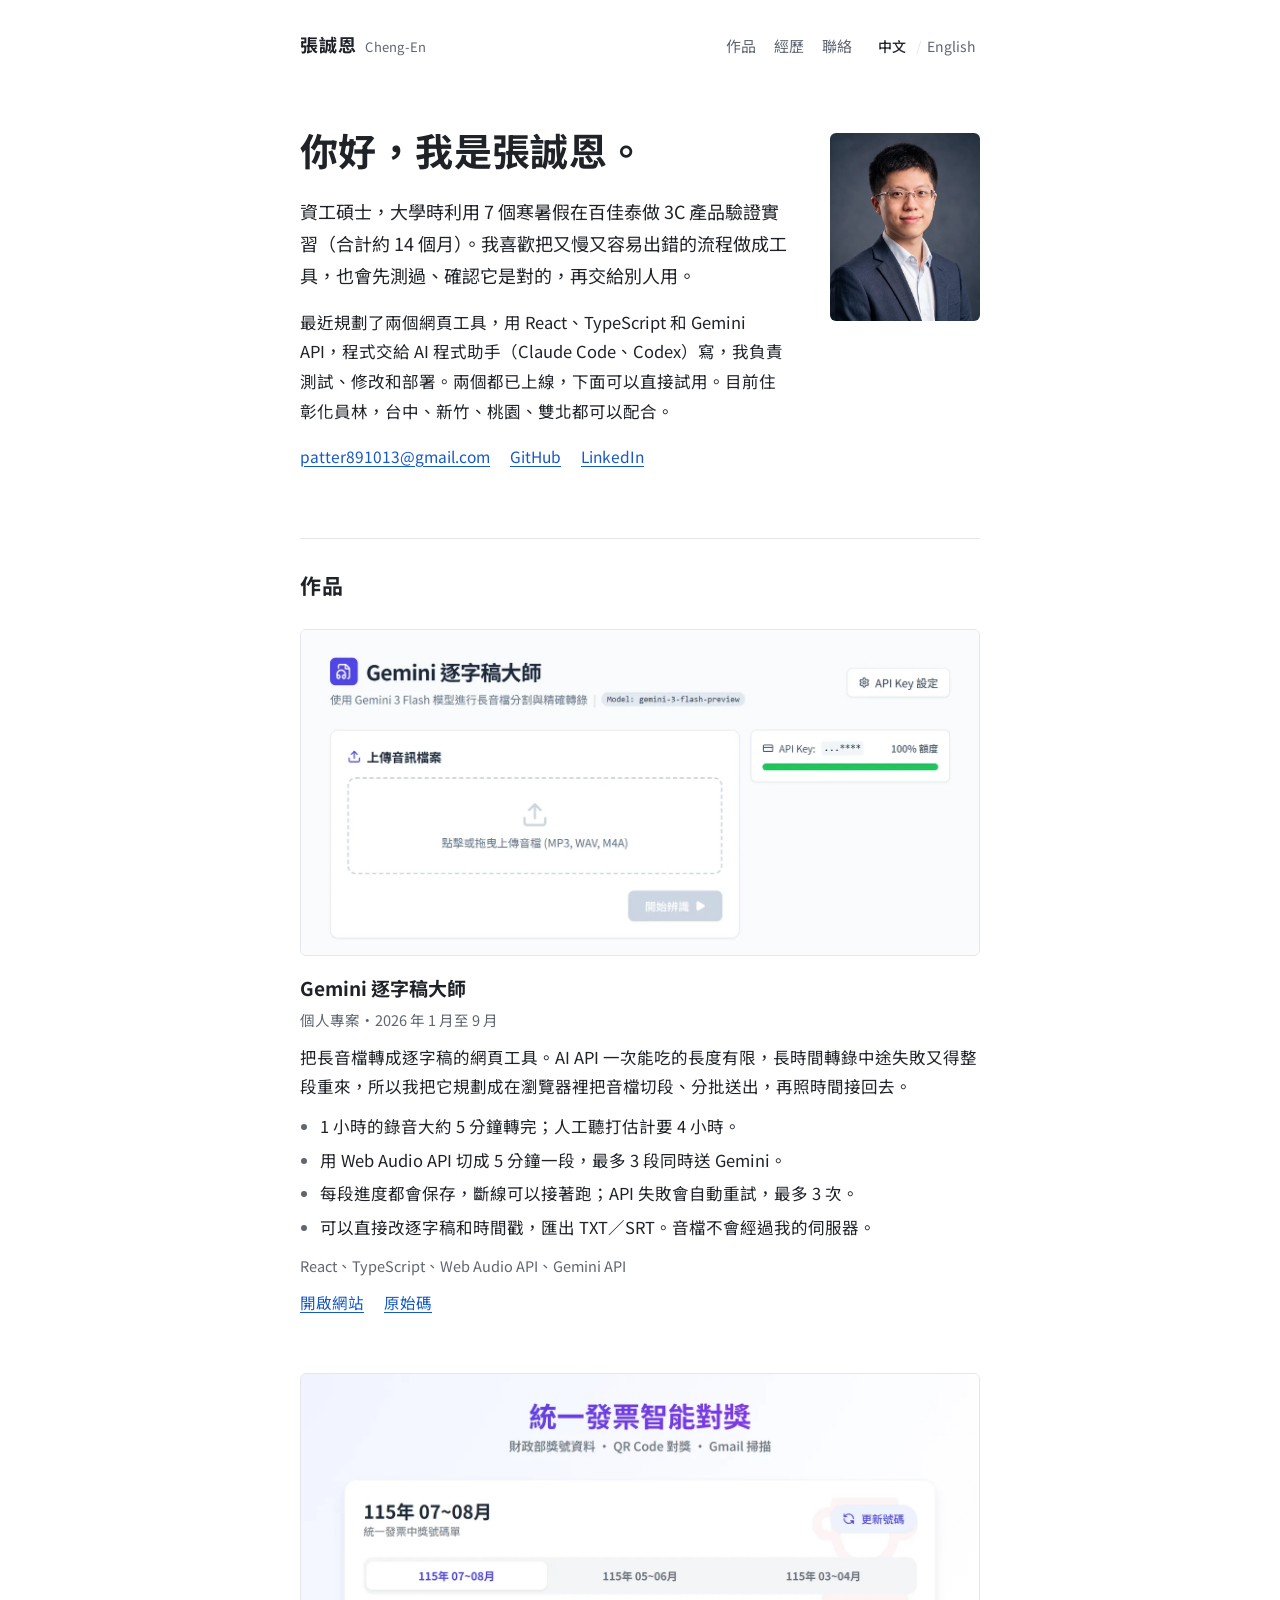
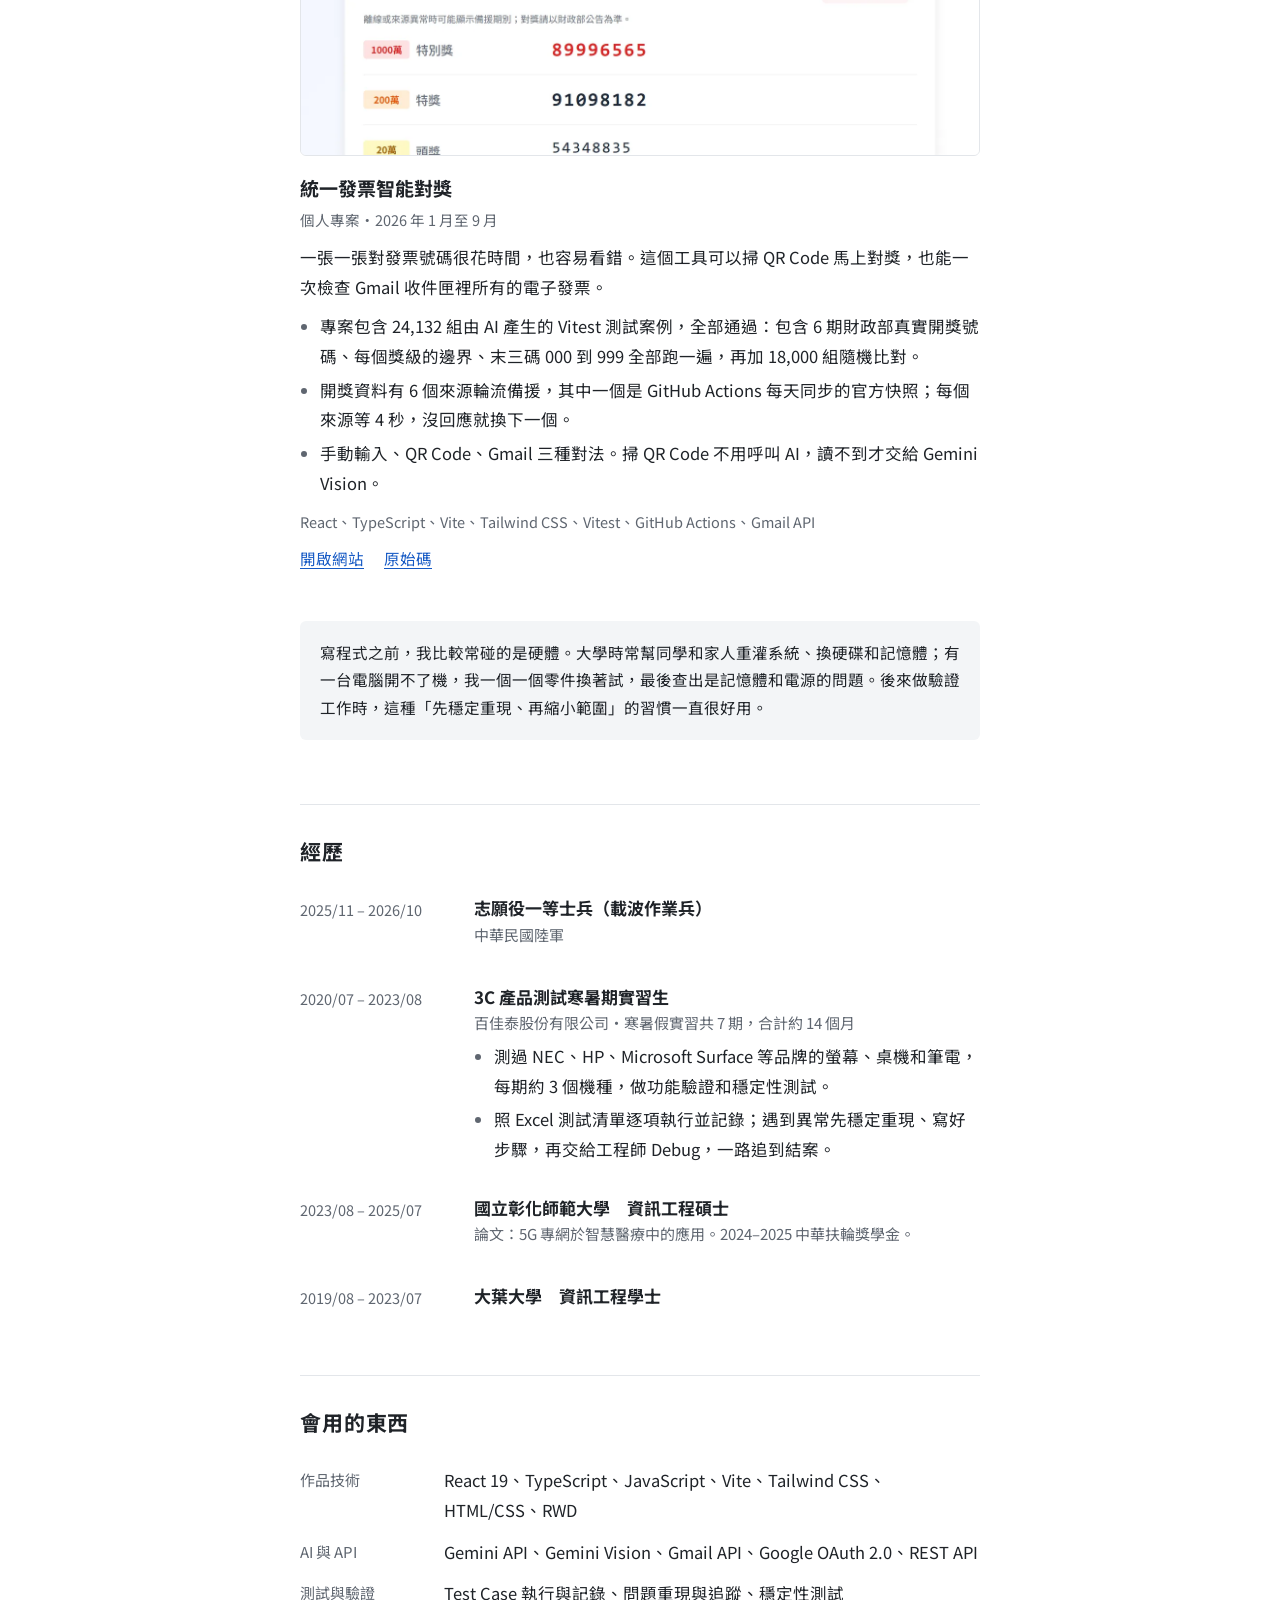
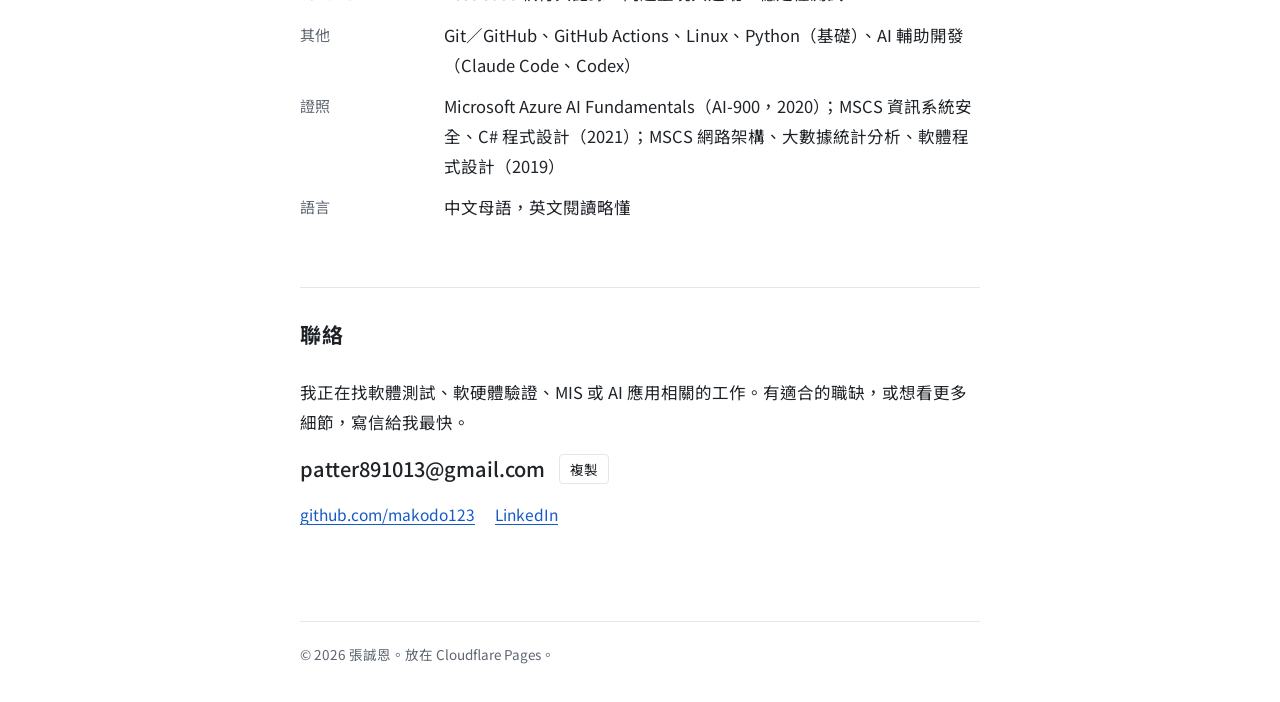
==== index.html @ 715dfa17 "Update site wording to state AI-assisted work honestly - Credit AI coding assistants (Claude Code, C" ====
<!doctype html>
<html lang="zh-Hant">
<head>
<meta charset="utf-8">
<meta name="viewport" content="width=device-width, initial-scale=1, viewport-fit=cover">
<title>張誠恩 Cheng-En Chang</title>
<meta name="description" content="張誠恩 Cheng-En Chang：資工碩士，7 個寒暑假（合計約 14 個月）3C 產品軟硬體驗證實習，以 AI 程式助手開發並上線 2 個 Gemini API 網頁工具。">
<link rel="canonical" href="https://makodo.ccwu.cc/">
<meta property="og:type" content="website">
<meta property="og:url" content="https://makodo.ccwu.cc/">
<meta property="og:title" content="張誠恩 Cheng-En Chang">
<meta property="og:description" content="軟體測試・AI 應用。規劃並上線 2 個以 AI 程式助手開發的 Web App。">
<meta property="og:image" content="https://makodo.ccwu.cc/img/transcribe.webp">
<meta name="theme-color" content="#FFFFFF" media="(prefers-color-scheme: light)">
<meta name="theme-color" content="#16181C" media="(prefers-color-scheme: dark)">
<link rel="icon" href="/favicon.svg" type="image/svg+xml">
<link rel="preconnect" href="https://fonts.googleapis.com">
<link rel="preconnect" href="https://fonts.gstatic.com" crossorigin>
<link rel="stylesheet" href="https://fonts.googleapis.com/css2?family=Noto+Sans+TC:wght@400;500;700&display=swap">
<link rel="stylesheet" href="/style.css?v=3">
</head>
<body>
<a class="skip" href="#main">跳到主要內容</a>

<header class="top wrap">
  <a class="brand" href="/" aria-label="張誠恩 Cheng-En Chang，回到首頁">張誠恩<small>Cheng-En</small></a>
  <nav class="nav" aria-label="主選單">
    <a href="#work"><span data-zh>作品</span><span data-en>Work</span></a>
    <a href="#experience"><span data-zh>經歷</span><span data-en>Experience</span></a>
    <a href="#contact"><span data-zh>聯絡</span><span data-en>Contact</span></a>
  </nav>
  <div class="lang" role="group" aria-label="Language">
    <button type="button" data-set-lang="zh">中文</button>
    <button type="button" data-set-lang="en">English</button>
  </div>
</header>

<main id="main" class="wrap">
  <section class="intro">
    <img class="me" src="/img/me.webp" width="480" height="600" alt="張誠恩的照片">
    <h1><span data-zh>你好，我是張誠恩。</span><span data-en>Hi, I'm Cheng-En Chang.</span></h1>
    <p class="lede">
      <span data-zh>資工碩士，大學時利用 7 個寒暑假在百佳泰做 3C 產品驗證實習（合計約 14 個月）。我喜歡把又慢又容易出錯的流程做成工具，也會先測過、確認它是對的，再交給別人用。</span>
      <span data-en>I have an M.S. in Computer Science, and during seven summer and winter breaks in college (about 14 months in total) I validated 3C products at Allion Labs. I like turning slow, error-prone chores into tools, and I test them to make sure they work before anyone else uses them.</span>
    </p>
    <p>
      <span data-zh>最近規劃了兩個網頁工具，用 React、TypeScript 和 Gemini API，程式交給 AI 程式助手（Claude Code、Codex）寫，我負責測試、修改和部署。兩個都已上線，下面可以直接試用。目前住彰化員林，台中、新竹、桃園、雙北都可以配合。</span>
      <span data-en>Recently I planned two web tools built with React, TypeScript and the Gemini API. AI coding assistants (Claude Code and Codex) wrote the code; I tested, revised and deployed them. Both are live and you can try them below. I live in Changhua, Taiwan, and am open to Taichung, Hsinchu, Taoyuan or Taipei.</span>
    </p>
    <p class="quick">
      <a href="mailto:patter891013@gmail.com">patter891013@gmail.com</a>
      <a href="https://github.com/makodo123" target="_blank" rel="noopener">GitHub</a>
      <a href="https://www.linkedin.com/in/%E8%AA%A0%E6%81%A9-%E5%BC%B5-9881a6203/" target="_blank" rel="noopener">LinkedIn</a>
    </p>
  </section>

  <section id="work" aria-labelledby="h-work">
    <h2 id="h-work"><span data-zh>作品</span><span data-en>Work</span></h2>

    <article class="project">
      <a class="shot" href="https://makodo123.github.io/gemini-Transcription-Master/" target="_blank" rel="noopener">
        <img src="/img/transcribe.webp" width="1400" height="671" loading="lazy" alt="Gemini 逐字稿大師的上傳畫面">
      </a>
      <div class="p-text">
        <h3>Gemini 逐字稿大師</h3>
        <p class="meta"><span data-zh>個人專案・2026 年 1 月至 9 月</span><span data-en>Side project · Jan–Sep 2026</span></p>
        <p>
          <span data-zh>把長音檔轉成逐字稿的網頁工具。AI API 一次能吃的長度有限，長時間轉錄中途失敗又得整段重來，所以我把它規劃成在瀏覽器裡把音檔切段、分批送出，再照時間接回去。</span>
          <span data-en>A web tool that turns long audio into transcripts. AI APIs cap how much you can send at once, and a long job that fails midway has to start over, so it splits the audio in the browser, sends the pieces in batches and stitches them back in order.</span>
        </p>
        <ul>
          <li><span data-zh>1 小時的錄音大約 5 分鐘轉完；人工聽打估計要 4 小時。</span><span data-en>A 1-hour recording takes about 5 minutes; typing it by hand would take an estimated 4 hours.</span></li>
          <li><span data-zh>用 Web Audio API 切成 5 分鐘一段，最多 3 段同時送 Gemini。</span><span data-en>Web Audio API cuts it into 5-minute chunks, up to 3 sent to Gemini at a time.</span></li>
          <li><span data-zh>每段進度都會保存，斷線可以接著跑；API 失敗會自動重試，最多 3 次。</span><span data-en>Progress is saved per chunk so a job can resume; failed calls retry up to 3 times.</span></li>
          <li><span data-zh>可以直接改逐字稿和時間戳，匯出 TXT／SRT。音檔不會經過我的伺服器。</span><span data-en>Edit the text and timestamps, then export TXT or SRT. Audio never touches my server.</span></li>
        </ul>
        <p class="stack"><span data-zh>React、TypeScript、Web Audio API、Gemini API</span><span data-en>React, TypeScript, Web Audio API, Gemini API</span></p>
        <p class="links">
          <a href="https://makodo123.github.io/gemini-Transcription-Master/" target="_blank" rel="noopener"><span data-zh>開啟網站</span><span data-en>Open the app</span></a>
          <a href="https://github.com/makodo123/gemini-Transcription-Master" target="_blank" rel="noopener"><span data-zh>原始碼</span><span data-en>Source code</span></a>
        </p>
      </div>
    </article>

    <article class="project">
      <a class="shot" href="https://makodo123.github.io/smart-invoice/" target="_blank" rel="noopener">
        <img src="/img/invoice.webp" width="1400" height="788" loading="lazy" alt="統一發票智能對獎的開獎號碼畫面">
      </a>
      <div class="p-text">
        <h3>統一發票智能對獎</h3>
        <p class="meta"><span data-zh>個人專案・2026 年 1 月至 9 月</span><span data-en>Side project · Jan–Sep 2026</span></p>
        <p>
          <span data-zh>一張一張對發票號碼很花時間，也容易看錯。這個工具可以掃 QR Code 馬上對獎，也能一次檢查 Gmail 收件匣裡所有的電子發票。</span>
          <span data-en>Checking receipts one number at a time is slow and easy to get wrong. This app checks a receipt from its QR code instantly, or goes through every e-invoice in your Gmail inbox at once.</span>
        </p>
        <ul>
          <li><span data-zh>專案包含 24,132 組由 AI 產生的 Vitest 測試案例，全部通過：包含 6 期財政部真實開獎號碼、每個獎級的邊界、末三碼 000 到 999 全部跑一遍，再加 18,000 組隨機比對。</span><span data-en>24,132 AI-generated Vitest cases, all passing: six real draws, every prize-tier boundary, every last-three-digit combination from 000 to 999, and 18,000 random checks.</span></li>
          <li><span data-zh>開獎資料有 6 個來源輪流備援，其中一個是 GitHub Actions 每天同步的官方快照；每個來源等 4 秒，沒回應就換下一個。</span><span data-en>Six fallback sources for draw data, one of them an official snapshot synced daily by GitHub Actions; each gets 4 seconds before the next one takes over.</span></li>
          <li><span data-zh>手動輸入、QR Code、Gmail 三種對法。掃 QR Code 不用呼叫 AI，讀不到才交給 Gemini Vision。</span><span data-en>Three ways to check: typing, QR code and Gmail. QR scanning needs no AI; Gemini Vision only steps in when a code can't be read.</span></li>
        </ul>
        <p class="stack"><span data-zh>React、TypeScript、Vite、Tailwind CSS、Vitest、GitHub Actions、Gmail API</span><span data-en>React, TypeScript, Vite, Tailwind CSS, Vitest, GitHub Actions, Gmail API</span></p>
        <p class="links">
          <a href="https://makodo123.github.io/smart-invoice/" target="_blank" rel="noopener"><span data-zh>開啟網站</span><span data-en>Open the app</span></a>
          <a href="https://github.com/makodo123/smart-invoice" target="_blank" rel="noopener"><span data-zh>原始碼</span><span data-en>Source code</span></a>
        </p>
      </div>
    </article>

    <p class="aside">
      <span data-zh>寫程式之前，我比較常碰的是硬體。大學時常幫同學和家人重灌系統、換硬碟和記憶體；有一台電腦開不了機，我一個一個零件換著試，最後查出是記憶體和電源的問題。後來做驗證工作時，這種「先穩定重現、再縮小範圍」的習慣一直很好用。</span>
      <span data-en>Before I wrote much code, I mostly worked with hardware. In college I reinstalled systems and swapped drives and memory for classmates and family. One PC wouldn't boot at all; swapping parts one by one, I traced it to the memory and the power supply. That habit of reproducing a problem first and then narrowing it down served me well in validation work later.</span>
    </p>
  </section>

  <section id="experience" aria-labelledby="h-exp">
    <h2 id="h-exp"><span data-zh>經歷</span><span data-en>Experience</span></h2>

    <div class="job">
      <p class="when">2025/11 – 2026/10</p>
      <div>
        <h3><span data-zh>志願役一等士兵（載波作業兵）</span><span data-en>Private First Class, carrier communications operator</span></h3>
        <p class="org"><span data-zh>中華民國陸軍</span><span data-en>Republic of China Army</span></p>
      </div>
    </div>

    <div class="job">
      <p class="when">2020/07 – 2023/08</p>
      <div>
        <h3><span data-zh>3C 產品測試寒暑期實習生</span><span data-en>3C product test intern (seasonal)</span></h3>
        <p class="org"><span data-zh>百佳泰股份有限公司・寒暑假實習共 7 期，合計約 14 個月</span><span data-en>Allion Labs, Inc. · 7 summer and winter breaks, about 14 months in total</span></p>
        <ul>
          <li><span data-zh>測過 NEC、HP、Microsoft Surface 等品牌的螢幕、桌機和筆電，每期約 3 個機種，做功能驗證和穩定性測試。</span><span data-en>Tested monitors, desktops and laptops from NEC, HP, Microsoft Surface and others, about 3 models per term, for function and stability.</span></li>
          <li><span data-zh>照 Excel 測試清單逐項執行並記錄；遇到異常先穩定重現、寫好步驟，再交給工程師 Debug，一路追到結案。</span><span data-en>Ran test cases from Excel sheets; when something broke I reproduced it reliably, wrote up the steps, handed it to engineers and followed it to closure.</span></li>
        </ul>
      </div>
    </div>

    <div class="job">
      <p class="when">2023/08 – 2025/07</p>
      <div>
        <h3><span data-zh>國立彰化師範大學　資訊工程碩士</span><span data-en>M.S. in Computer Science, National Changhua University of Education</span></h3>
        <p class="org"><span data-zh>論文：5G 專網於智慧醫療中的應用。2024–2025 中華扶輪獎學金。</span><span data-en>Thesis on private 5G networks in smart healthcare. Chinese Rotary Scholarship, 2024–2025.</span></p>
      </div>
    </div>

    <div class="job">
      <p class="when">2019/08 – 2023/07</p>
      <div>
        <h3><span data-zh>大葉大學　資訊工程學士</span><span data-en>B.S. in Computer Science, Da-Yeh University</span></h3>
      </div>
    </div>
  </section>

  <section id="skills" aria-labelledby="h-skills">
    <h2 id="h-skills"><span data-zh>會用的東西</span><span data-en>What I work with</span></h2>
    <dl class="skills">
      <dt><span data-zh>作品技術</span><span data-en>Project stack</span></dt>
      <dd>React 19、TypeScript、JavaScript、Vite、Tailwind CSS、HTML/CSS、RWD</dd>
      <dt><span data-zh>AI 與 API</span><span data-en>AI &amp; APIs</span></dt>
      <dd>Gemini API、Gemini Vision、Gmail API、Google OAuth 2.0、REST API</dd>
      <dt><span data-zh>測試與驗證</span><span data-en>Testing</span></dt>
      <dd><span data-zh>Test Case 執行與記錄、問題重現與追蹤、穩定性測試</span><span data-en>Running and recording test cases, issue reproduction and tracking, stability testing</span></dd>
      <dt><span data-zh>其他</span><span data-en>Other</span></dt>
      <dd><span data-zh>Git／GitHub、GitHub Actions、Linux、Python（基礎）、AI 輔助開發（Claude Code、Codex）</span><span data-en>Git/GitHub, GitHub Actions, Linux, Python (basic), AI-assisted coding (Claude Code, Codex)</span></dd>
      <dt><span data-zh>證照</span><span data-en>Certificates</span></dt>
      <dd><span data-zh>Microsoft Azure AI Fundamentals（AI-900，2020）；MSCS 資訊系統安全、C# 程式設計（2021）；MSCS 網路架構、大數據統計分析、軟體程式設計（2019）</span><span data-en>Microsoft Azure AI Fundamentals (AI-900, 2020); MSCS Information Systems Security and C# Programming (2021); MSCS Network Infrastructure, Big Data Statistical Analysis and Software Programming (2019)</span></dd>
      <dt><span data-zh>語言</span><span data-en>Languages</span></dt>
      <dd><span data-zh>中文母語，英文閱讀略懂</span><span data-en>Mandarin (native), basic English reading</span></dd>
    </dl>
  </section>

  <section id="contact" aria-labelledby="h-contact">
    <h2 id="h-contact"><span data-zh>聯絡</span><span data-en>Contact</span></h2>
    <p><span data-zh>我正在找軟體測試、軟硬體驗證、MIS 或 AI 應用相關的工作。有適合的職缺，或想看更多細節，寫信給我最快。</span><span data-en>I'm looking for software testing, validation, MIS or AI application roles. If you have something that fits or want more detail, email is the quickest way to reach me.</span></p>
    <p class="mail">
      <span id="email">patter891013@gmail.com</span>
      <button type="button" class="copy" data-copy="patter891013@gmail.com"><span data-zh>複製</span><span data-en>Copy</span></button>
    </p>
    <p class="quick">
      <a href="https://github.com/makodo123" target="_blank" rel="noopener">github.com/makodo123</a>
      <a href="https://www.linkedin.com/in/%E8%AA%A0%E6%81%A9-%E5%BC%B5-9881a6203/" target="_blank" rel="noopener">LinkedIn</a>
    </p>
  </section>
</main>

<footer class="foot wrap">
  <p><span data-zh>© 2026 張誠恩。放在 Cloudflare Pages。</span><span data-en>© 2026 Cheng-En Chang. Hosted on Cloudflare Pages.</span></p>
</footer>

<script src="/main.js?v=3" defer></script>
</body>
</html>
---- style.css ----
:root{
  --bg:#FFFFFF; --ink:#1F2328; --muted:#5F6670; --line:#E3E6EA; --soft:#F3F5F7;
  --link:#1559C4; --link-hover:#0B3F91;
  --f:"Noto Sans TC","PingFang TC","Microsoft JhengHei",-apple-system,"Segoe UI",sans-serif;
  --wrap:720px;
}
@media (prefers-color-scheme: dark){:root:not([data-theme="light"]){
  --bg:#16181C; --ink:#E4E6EA; --muted:#9AA1AB; --line:#2C3036; --soft:#1F2227;
  --link:#7FADFF; --link-hover:#A9C8FF; color-scheme:dark}}
:root[data-theme="dark"]{
  --bg:#16181C; --ink:#E4E6EA; --muted:#9AA1AB; --line:#2C3036; --soft:#1F2227;
  --link:#7FADFF; --link-hover:#A9C8FF; color-scheme:dark}

*{box-sizing:border-box}
html{scroll-behavior:smooth}
body{margin:0;background:var(--bg);color:var(--ink);font-family:var(--f);font-size:16.5px;line-height:1.8;-webkit-font-smoothing:antialiased}
a{color:var(--link);text-decoration:underline;text-decoration-thickness:1px;text-underline-offset:3px}
a:hover{color:var(--link-hover)}
p{margin:0}
.wrap{max-width:var(--wrap);margin:0 auto;padding-inline:20px}
.skip{position:absolute;left:-999px;top:8px;background:var(--ink);color:var(--bg);padding:6px 10px;z-index:20}
.skip:focus{left:12px}
:focus-visible{outline:2px solid var(--link);outline-offset:2px}

html[lang="zh-Hant"] [data-en]{display:none}
html[lang="en"] [data-zh]{display:none}

/* header */
.top{display:flex;align-items:baseline;flex-wrap:wrap;gap:8px 22px;padding-top:calc(28px + env(safe-area-inset-top,0px));padding-bottom:8px}
.brand{font-weight:700;font-size:18px;color:var(--ink);text-decoration:none;letter-spacing:.06em}
.brand small{font-weight:400;font-size:13px;color:var(--muted);letter-spacing:.02em;margin-left:8px}
.nav{display:flex;gap:18px;margin-left:auto;font-size:15px}
.nav a{color:var(--muted);text-decoration:none}
.nav a:hover{color:var(--ink);text-decoration:underline}
.lang{display:flex;gap:2px;font-size:14px;color:var(--muted)}
.lang button{font:inherit;background:none;border:0;padding:2px 4px;color:var(--muted);cursor:pointer}
.lang button+button::before{content:"/";margin-right:6px;color:var(--line)}
.lang button[aria-pressed="true"]{color:var(--ink);font-weight:500}
@media (max-width:560px){.nav{display:none}.lang{margin-left:auto}}

/* intro */
.intro{display:grid;gap:16px;padding-block:56px 12px}
h1{margin:0 0 4px;font-size:clamp(28px,5vw,38px);line-height:1.3;font-weight:700;letter-spacing:.01em;text-wrap:balance}
.lede{font-size:18px}
.quick{display:flex;flex-wrap:wrap;gap:6px 20px;font-size:15.5px}
.me{display:block;width:128px;height:auto;aspect-ratio:4/5;object-fit:cover;border-radius:6px;background:var(--soft)}
@media (min-width:640px){
  .intro{grid-template-columns:minmax(0,1fr) 150px;column-gap:40px;align-items:start}
  .intro>*{grid-column:1}
  .intro .me{grid-column:2;grid-row:1/span 4;width:150px;margin-top:8px}
}

/* sections */
section+section{margin-top:64px}
#work{margin-top:56px}
h2{margin:0 0 24px;padding-top:28px;border-top:1px solid var(--line);font-size:21px;font-weight:700;letter-spacing:.04em}
h3{margin:0;font-size:19px;line-height:1.5;font-weight:700}

/* projects */
.project{display:grid;gap:18px}
.project+.project{margin-top:56px}
.shot{display:block;border:1px solid var(--line);border-radius:6px;overflow:hidden;background:var(--soft)}
.shot img{display:block;width:100%;height:auto}
.shot:hover{border-color:var(--muted)}
.p-text{display:grid;gap:10px}
.meta{color:var(--muted);font-size:14.5px;margin-top:-6px}
.project ul,.job ul{margin:0;padding-left:1.2em;display:grid;gap:4px}
.project li::marker,.job li::marker{color:var(--muted)}
.stack{color:var(--muted);font-size:14.5px}
.links{display:flex;flex-wrap:wrap;gap:6px 20px;font-size:15.5px}
.aside{margin-top:48px;padding:18px 20px;background:var(--soft);border-radius:6px;color:var(--ink);font-size:15.5px}

/* experience */
.job{display:grid;grid-template-columns:150px minmax(0,1fr);gap:4px 24px}
.job+.job{margin-top:30px}
.when{color:var(--muted);font-size:14.5px;font-variant-numeric:tabular-nums;padding-top:2px}
.job h3{font-size:17px}
.org{color:var(--muted);font-size:15px;margin-bottom:6px}
@media (max-width:560px){.job{grid-template-columns:1fr}}

/* skills */
.skills{margin:0;display:grid;grid-template-columns:120px minmax(0,1fr);gap:12px 24px}
.skills dt{color:var(--muted);font-size:15px}
.skills dd{margin:0}
@media (max-width:560px){.skills{grid-template-columns:1fr;gap:0}.skills dd+dt{margin-top:12px}}

/* contact */
#contact{display:grid;gap:14px}
#contact h2{margin-bottom:10px}
.mail{display:flex;align-items:center;flex-wrap:wrap;gap:10px 14px;font-size:20px;font-weight:500}
#email{overflow-wrap:anywhere}
.copy{font:inherit;font-size:13.5px;font-weight:400;background:var(--bg);color:var(--ink);border:1px solid var(--line);border-radius:4px;padding:2px 10px;cursor:pointer}
.copy:hover{border-color:var(--muted)}

.foot{margin-top:72px;padding-block:20px calc(36px + env(safe-area-inset-bottom,0px));color:var(--muted);font-size:13.5px}
.foot p{border-top:1px solid var(--line);padding-top:20px}

@media (prefers-reduced-motion: reduce){html{scroll-behavior:auto}}
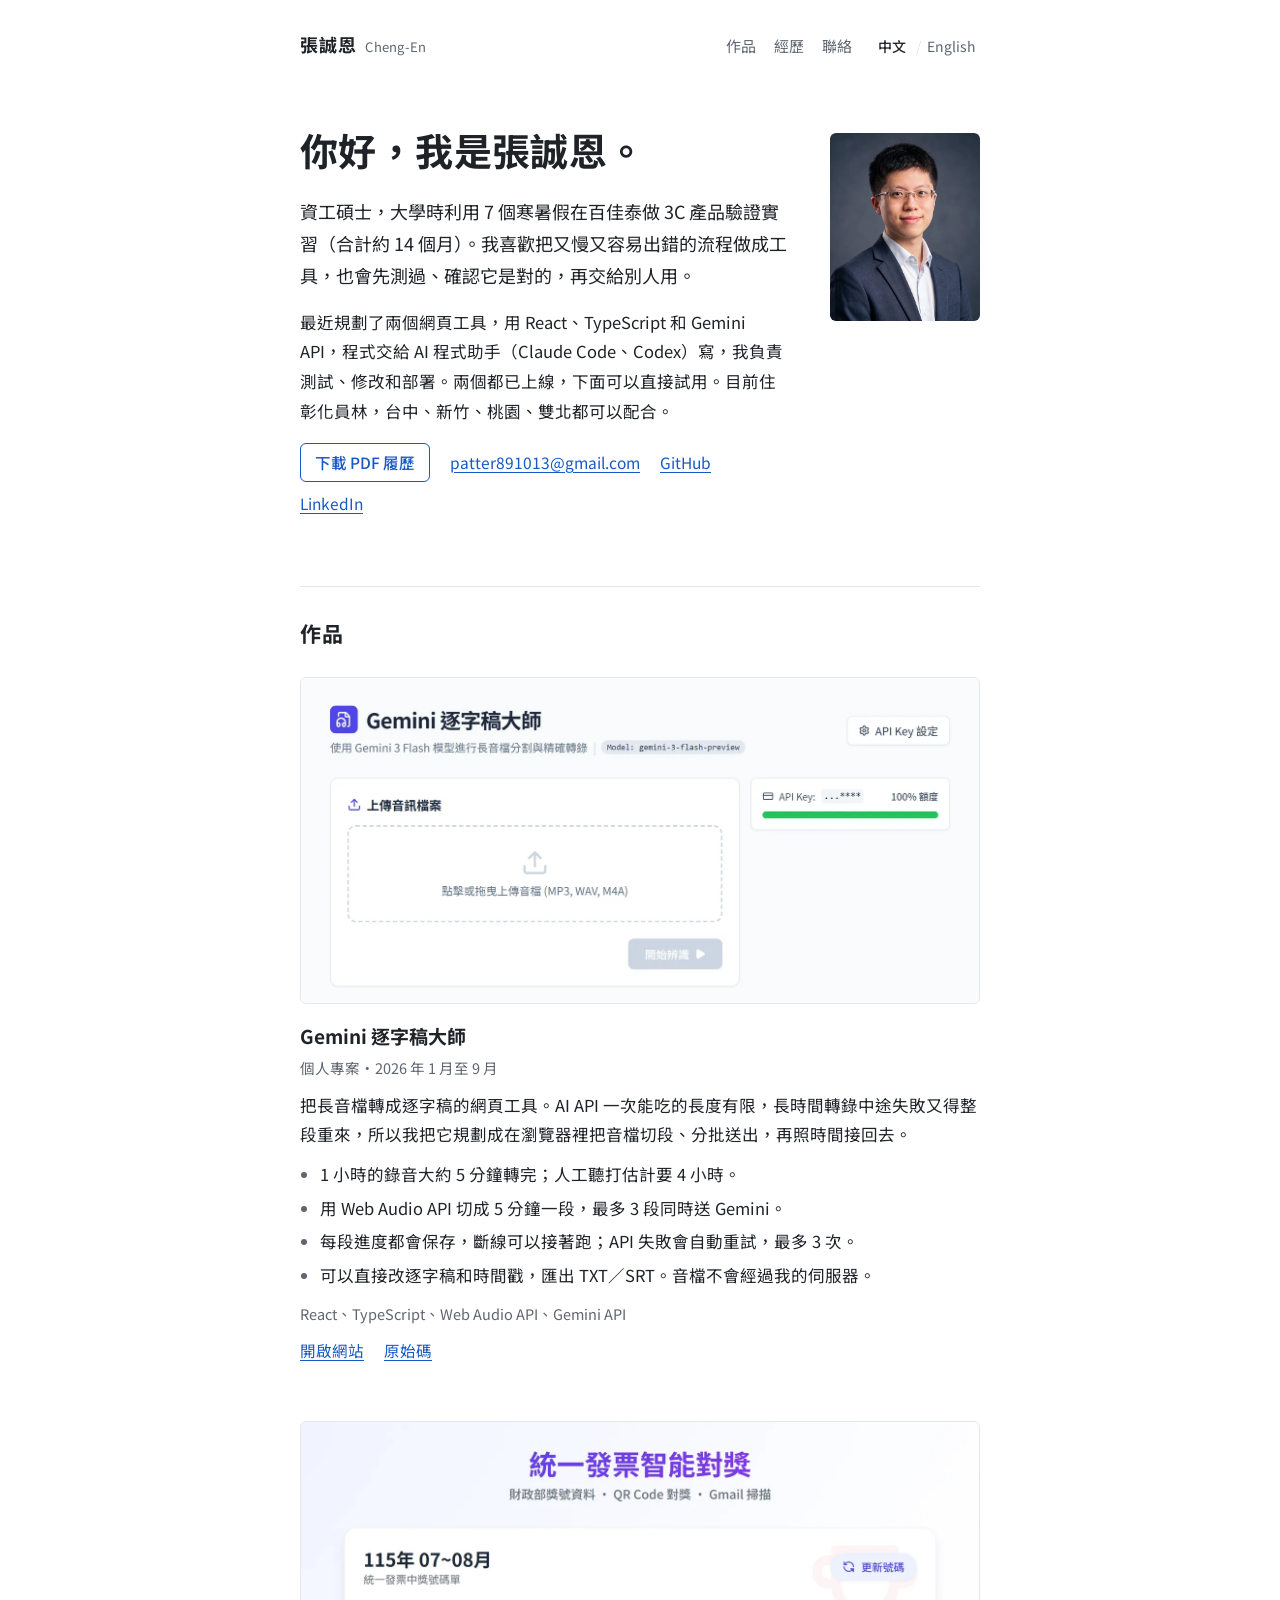
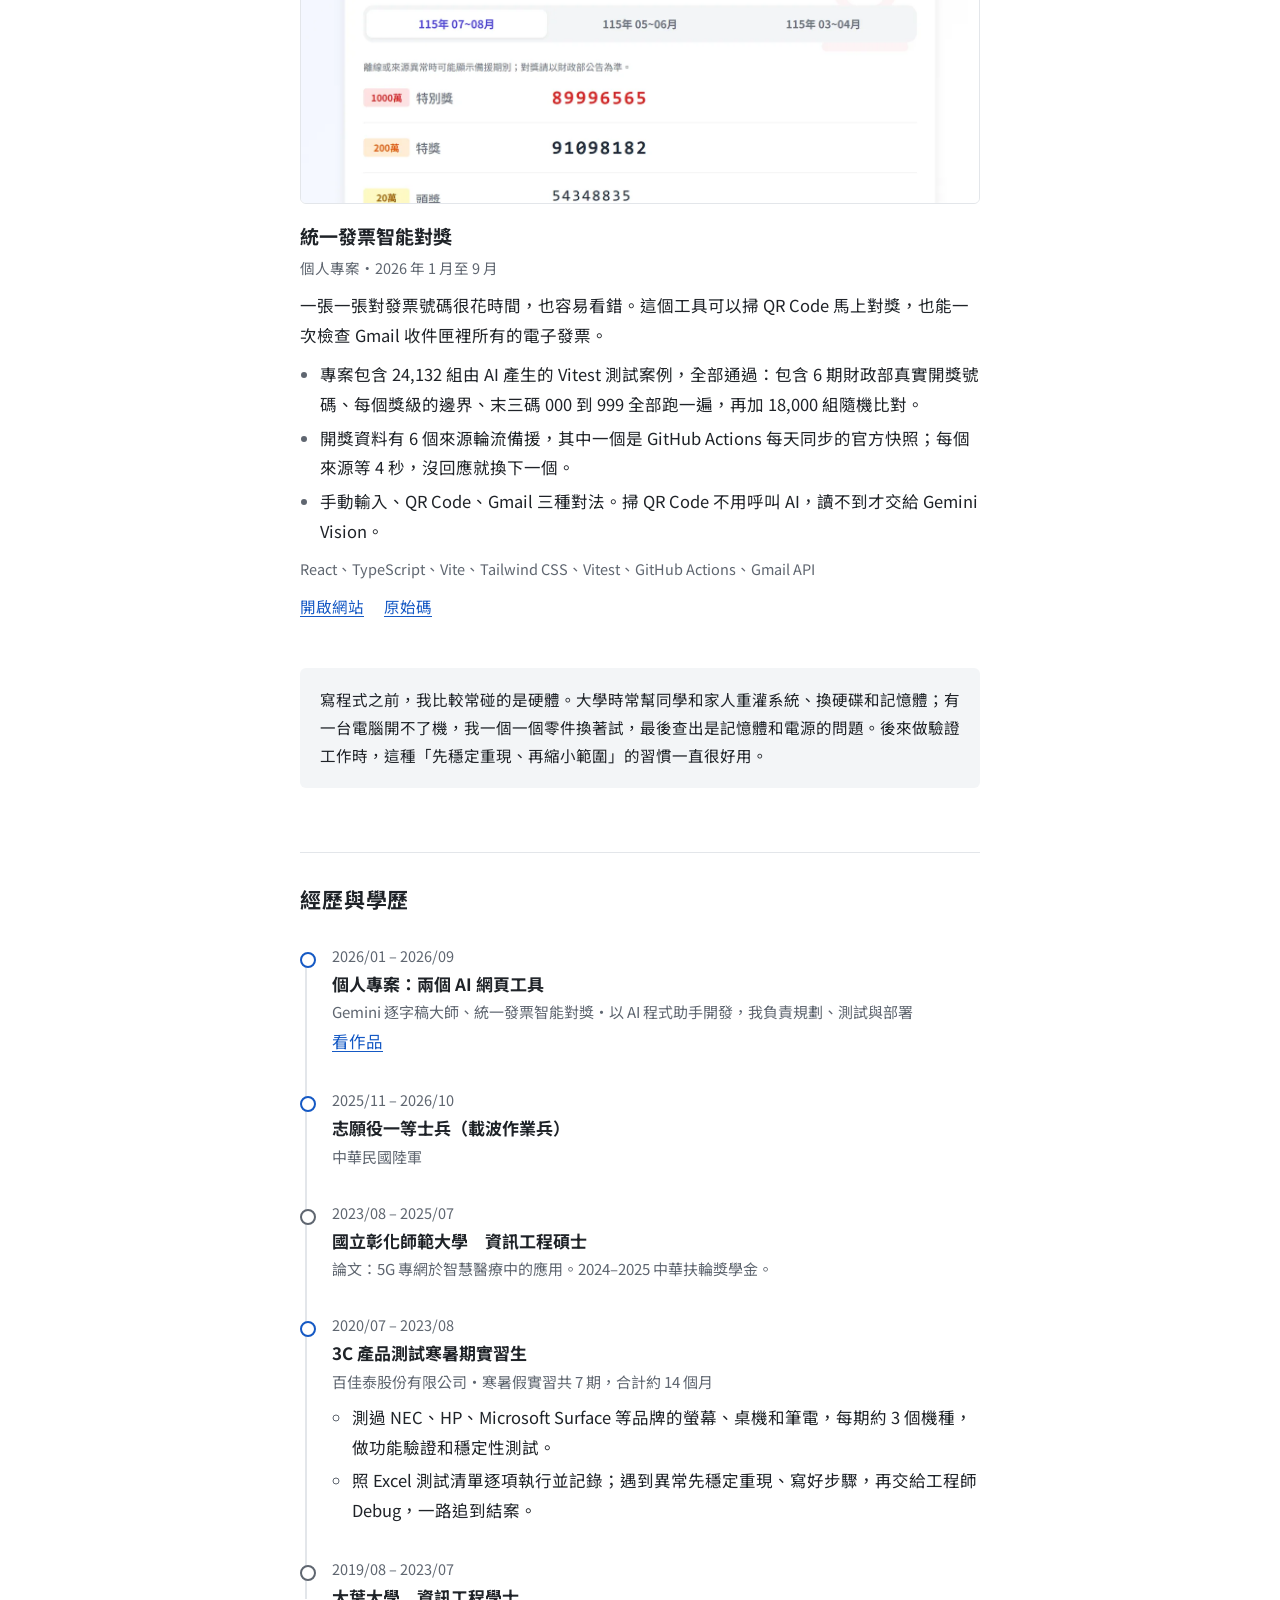
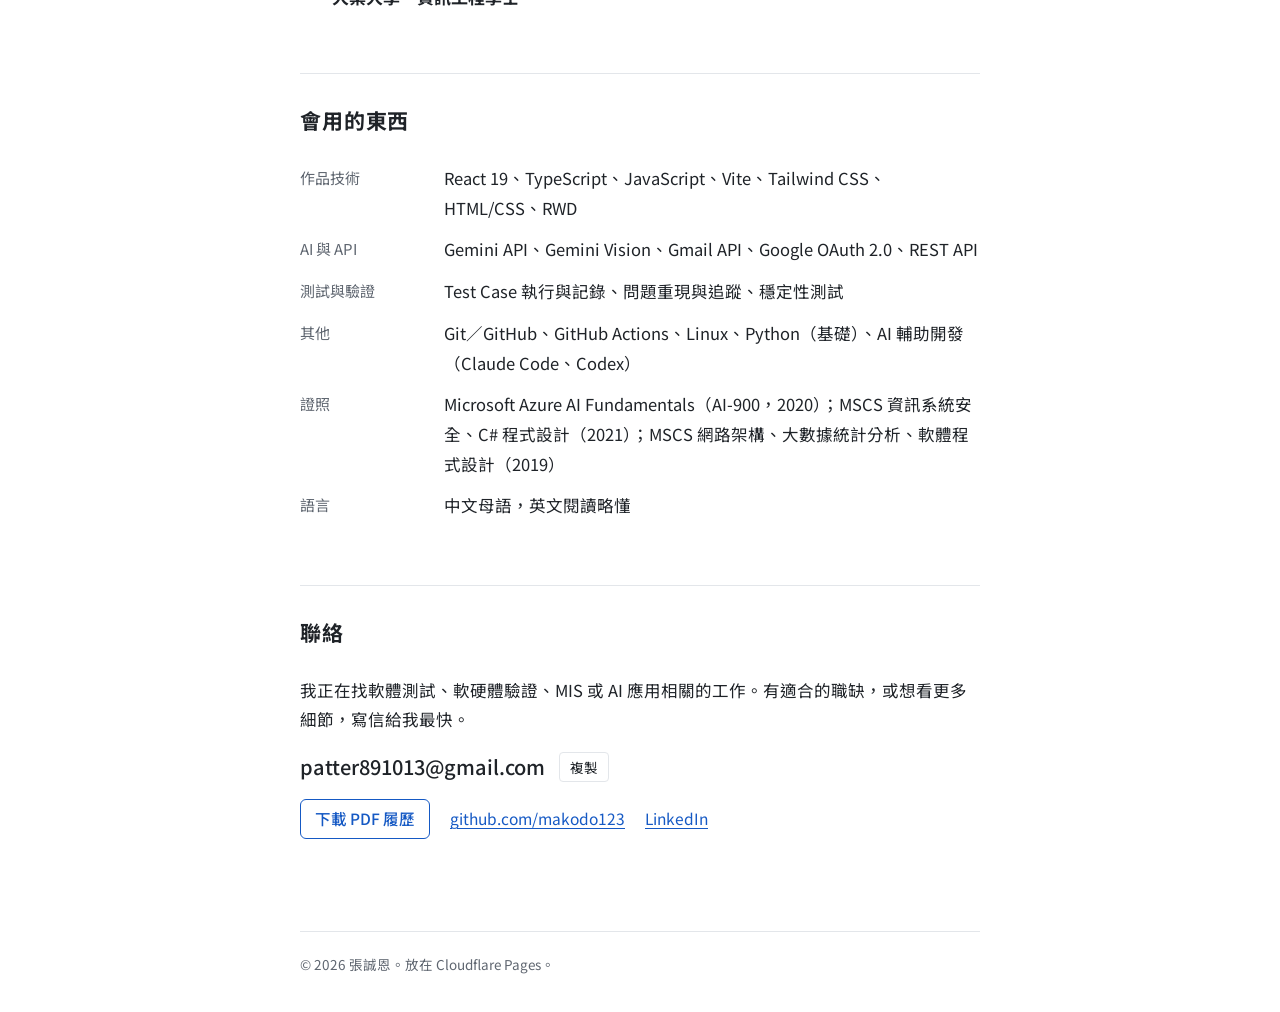
==== commit 64f08e58: "Add PDF résumé download and timeline for experience - Download buttons in the intro and contact sect" ====
--- a/index.html
+++ b/index.html
@@ -17,7 +17,7 @@
 <link rel="preconnect" href="https://fonts.googleapis.com">
 <link rel="preconnect" href="https://fonts.gstatic.com" crossorigin>
 <link rel="stylesheet" href="https://fonts.googleapis.com/css2?family=Noto+Sans+TC:wght@400;500;700&display=swap">
-<link rel="stylesheet" href="/style.css?v=3">
+<link rel="stylesheet" href="/style.css?v=4">
 </head>
 <body>
 <a class="skip" href="#main">跳到主要內容</a>
@@ -48,6 +48,7 @@
       <span data-en>Recently I planned two web tools built with React, TypeScript and the Gemini API. AI coding assistants (Claude Code and Codex) wrote the code; I tested, revised and deployed them. Both are live and you can try them below. I live in Changhua, Taiwan, and am open to Taichung, Hsinchu, Taoyuan or Taipei.</span>
     </p>
     <p class="quick">
+      <a class="btn" href="/Cheng-En-Chang-resume.pdf" download><span data-zh>下載 PDF 履歷</span><span data-en>Download résumé (PDF, Chinese)</span></a>
       <a href="mailto:patter891013@gmail.com">patter891013@gmail.com</a>
       <a href="https://github.com/makodo123" target="_blank" rel="noopener">GitHub</a>
       <a href="https://www.linkedin.com/in/%E8%AA%A0%E6%81%A9-%E5%BC%B5-9881a6203/" target="_blank" rel="noopener">LinkedIn</a>
@@ -113,42 +114,39 @@
   </section>
 
   <section id="experience" aria-labelledby="h-exp">
-    <h2 id="h-exp"><span data-zh>經歷</span><span data-en>Experience</span></h2>
+    <h2 id="h-exp"><span data-zh>經歷與學歷</span><span data-en>Experience &amp; education</span></h2>
 
-    <div class="job">
-      <p class="when">2025/11 – 2026/10</p>
-      <div>
+    <ol class="timeline">
+      <li class="t-item">
+        <p class="when">2026/01 – 2026/09</p>
+        <h3><span data-zh>個人專案：兩個 AI 網頁工具</span><span data-en>Side projects: two AI web tools</span></h3>
+        <p class="org"><span data-zh>Gemini 逐字稿大師、統一發票智能對獎・以 AI 程式助手開發，我負責規劃、測試與部署</span><span data-en>Gemini Transcription Master and Smart Invoice · built with AI coding assistants; I planned, tested and deployed them</span></p>
+        <p><a href="#work"><span data-zh>看作品</span><span data-en>See the work</span></a></p>
+      </li>
+      <li class="t-item">
+        <p class="when">2025/11 – 2026/10</p>
         <h3><span data-zh>志願役一等士兵（載波作業兵）</span><span data-en>Private First Class, carrier communications operator</span></h3>
         <p class="org"><span data-zh>中華民國陸軍</span><span data-en>Republic of China Army</span></p>
-      </div>
-    </div>
-
-    <div class="job">
-      <p class="when">2020/07 – 2023/08</p>
-      <div>
+      </li>
+      <li class="t-item t-edu">
+        <p class="when">2023/08 – 2025/07</p>
+        <h3><span data-zh>國立彰化師範大學　資訊工程碩士</span><span data-en>M.S. in Computer Science, National Changhua University of Education</span></h3>
+        <p class="org"><span data-zh>論文：5G 專網於智慧醫療中的應用。2024–2025 中華扶輪獎學金。</span><span data-en>Thesis on private 5G networks in smart healthcare. Chinese Rotary Scholarship, 2024–2025.</span></p>
+      </li>
+      <li class="t-item">
+        <p class="when">2020/07 – 2023/08</p>
         <h3><span data-zh>3C 產品測試寒暑期實習生</span><span data-en>3C product test intern (seasonal)</span></h3>
         <p class="org"><span data-zh>百佳泰股份有限公司・寒暑假實習共 7 期，合計約 14 個月</span><span data-en>Allion Labs, Inc. · 7 summer and winter breaks, about 14 months in total</span></p>
         <ul>
           <li><span data-zh>測過 NEC、HP、Microsoft Surface 等品牌的螢幕、桌機和筆電，每期約 3 個機種，做功能驗證和穩定性測試。</span><span data-en>Tested monitors, desktops and laptops from NEC, HP, Microsoft Surface and others, about 3 models per term, for function and stability.</span></li>
           <li><span data-zh>照 Excel 測試清單逐項執行並記錄；遇到異常先穩定重現、寫好步驟，再交給工程師 Debug，一路追到結案。</span><span data-en>Ran test cases from Excel sheets; when something broke I reproduced it reliably, wrote up the steps, handed it to engineers and followed it to closure.</span></li>
         </ul>
-      </div>
-    </div>
-
-    <div class="job">
-      <p class="when">2023/08 – 2025/07</p>
-      <div>
-        <h3><span data-zh>國立彰化師範大學　資訊工程碩士</span><span data-en>M.S. in Computer Science, National Changhua University of Education</span></h3>
-        <p class="org"><span data-zh>論文：5G 專網於智慧醫療中的應用。2024–2025 中華扶輪獎學金。</span><span data-en>Thesis on private 5G networks in smart healthcare. Chinese Rotary Scholarship, 2024–2025.</span></p>
-      </div>
-    </div>
-
-    <div class="job">
-      <p class="when">2019/08 – 2023/07</p>
-      <div>
+      </li>
+      <li class="t-item t-edu">
+        <p class="when">2019/08 – 2023/07</p>
         <h3><span data-zh>大葉大學　資訊工程學士</span><span data-en>B.S. in Computer Science, Da-Yeh University</span></h3>
-      </div>
-    </div>
+      </li>
+    </ol>
   </section>
 
   <section id="skills" aria-labelledby="h-skills">
@@ -177,6 +175,7 @@
       <button type="button" class="copy" data-copy="patter891013@gmail.com"><span data-zh>複製</span><span data-en>Copy</span></button>
     </p>
     <p class="quick">
+      <a class="btn" href="/Cheng-En-Chang-resume.pdf" download><span data-zh>下載 PDF 履歷</span><span data-en>Download résumé (PDF, Chinese)</span></a>
       <a href="https://github.com/makodo123" target="_blank" rel="noopener">github.com/makodo123</a>
       <a href="https://www.linkedin.com/in/%E8%AA%A0%E6%81%A9-%E5%BC%B5-9881a6203/" target="_blank" rel="noopener">LinkedIn</a>
     </p>
--- a/style.css
+++ b/style.css
@@ -42,7 +42,9 @@
 .intro{display:grid;gap:16px;padding-block:56px 12px}
 h1{margin:0 0 4px;font-size:clamp(28px,5vw,38px);line-height:1.3;font-weight:700;letter-spacing:.01em;text-wrap:balance}
 .lede{font-size:18px}
-.quick{display:flex;flex-wrap:wrap;gap:6px 20px;font-size:15.5px}
+.quick{display:flex;flex-wrap:wrap;align-items:center;gap:8px 20px;font-size:15.5px}
+.btn{display:inline-block;padding:5px 14px;border:1px solid var(--link);border-radius:6px;color:var(--link);text-decoration:none;font-weight:500}
+.btn:hover{background:var(--link);color:var(--bg)}
 .me{display:block;width:128px;height:auto;aspect-ratio:4/5;object-fit:cover;border-radius:6px;background:var(--soft)}
 @media (min-width:640px){
   .intro{grid-template-columns:minmax(0,1fr) 150px;column-gap:40px;align-items:start}
@@ -64,19 +66,24 @@
 .shot:hover{border-color:var(--muted)}
 .p-text{display:grid;gap:10px}
 .meta{color:var(--muted);font-size:14.5px;margin-top:-6px}
-.project ul,.job ul{margin:0;padding-left:1.2em;display:grid;gap:4px}
-.project li::marker,.job li::marker{color:var(--muted)}
+.project ul{margin:0;padding-left:1.2em;display:grid;gap:4px}
+.project li::marker{color:var(--muted)}
 .stack{color:var(--muted);font-size:14.5px}
 .links{display:flex;flex-wrap:wrap;gap:6px 20px;font-size:15.5px}
 .aside{margin-top:48px;padding:18px 20px;background:var(--soft);border-radius:6px;color:var(--ink);font-size:15.5px}
 
-/* experience */
-.job{display:grid;grid-template-columns:150px minmax(0,1fr);gap:4px 24px}
-.job+.job{margin-top:30px}
-.when{color:var(--muted);font-size:14.5px;font-variant-numeric:tabular-nums;padding-top:2px}
-.job h3{font-size:17px}
-.org{color:var(--muted);font-size:15px;margin-bottom:6px}
-@media (max-width:560px){.job{grid-template-columns:1fr}}
+/* experience timeline */
+.timeline{list-style:none;margin:0;padding:0;position:relative}
+.timeline::before{content:"";position:absolute;left:5px;top:10px;bottom:10px;width:2px;background:var(--line)}
+.t-item{position:relative;padding-left:32px;display:grid;gap:2px}
+.t-item+.t-item{margin-top:30px}
+.t-item::before{content:"";position:absolute;left:0;top:9px;width:12px;height:12px;border-radius:50%;background:var(--bg);border:2px solid var(--link)}
+.t-edu::before{border-color:var(--muted)}
+.when{color:var(--muted);font-size:14.5px;font-variant-numeric:tabular-nums}
+.t-item h3{font-size:17px}
+.org{color:var(--muted);font-size:15px}
+.t-item ul{margin:6px 0 0;padding-left:1.2em;display:grid;gap:4px}
+.t-item li::marker{color:var(--muted)}
 
 /* skills */
 .skills{margin:0;display:grid;grid-template-columns:120px minmax(0,1fr);gap:12px 24px}
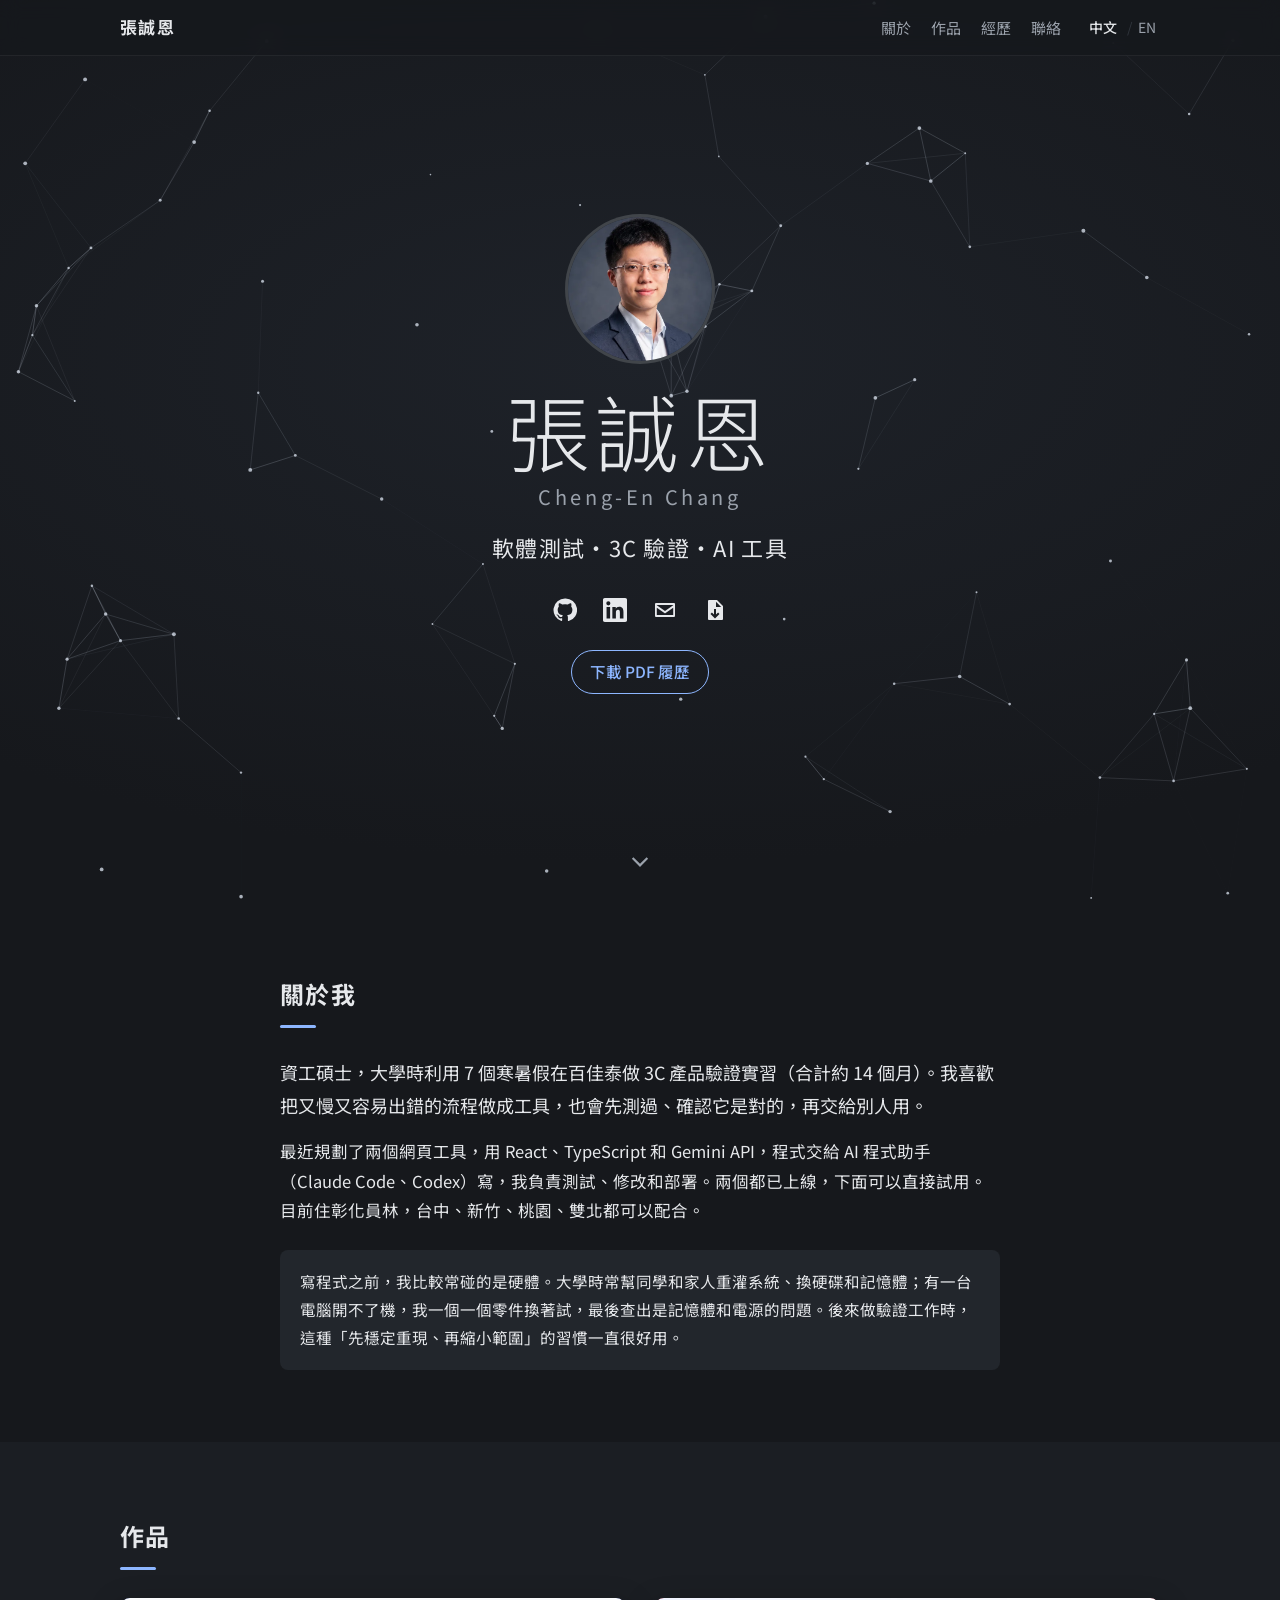
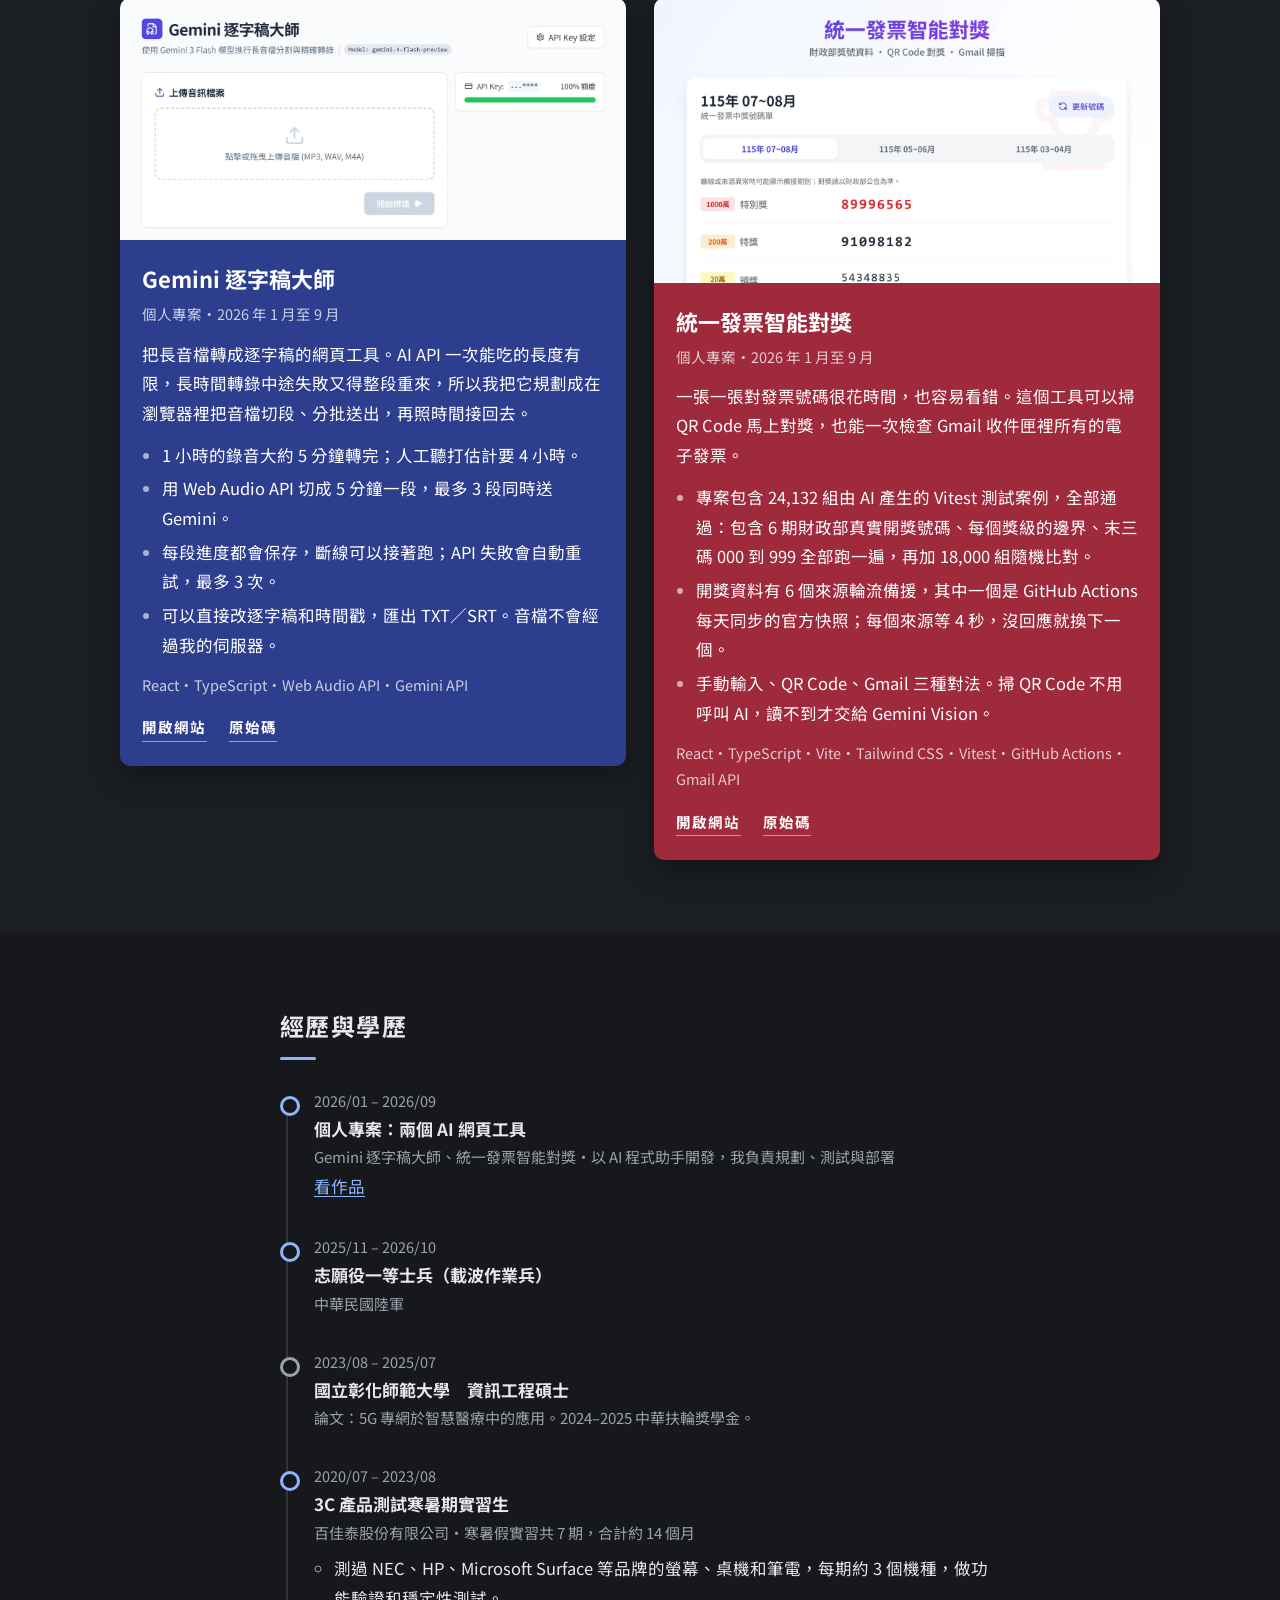
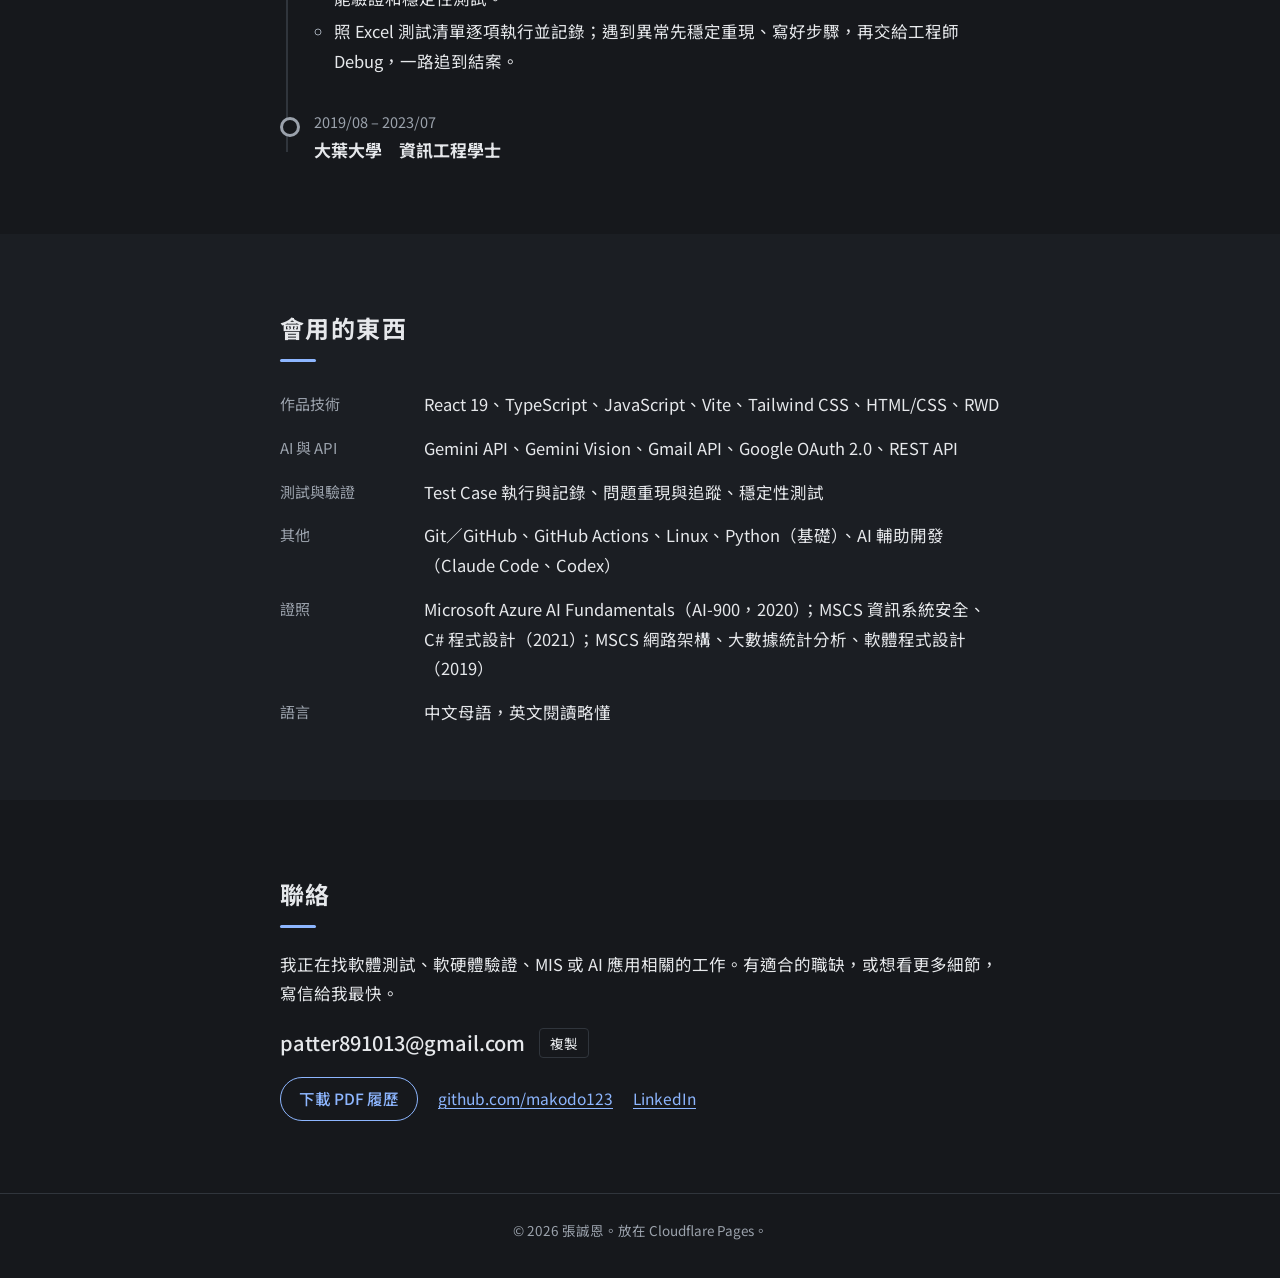
==== commit 4e2c0214: "Redesign site with a dark full-screen hero and colored project cards - Full-height hero: animated co" ====
--- a/index.html
+++ b/index.html
@@ -11,181 +11,204 @@
 <meta property="og:title" content="張誠恩 Cheng-En Chang">
 <meta property="og:description" content="軟體測試・AI 應用。規劃並上線 2 個以 AI 程式助手開發的 Web App。">
 <meta property="og:image" content="https://makodo.ccwu.cc/img/transcribe.webp">
-<meta name="theme-color" content="#FFFFFF" media="(prefers-color-scheme: light)">
-<meta name="theme-color" content="#16181C" media="(prefers-color-scheme: dark)">
+<meta name="theme-color" content="#16181C">
 <link rel="icon" href="/favicon.svg" type="image/svg+xml">
 <link rel="preconnect" href="https://fonts.googleapis.com">
 <link rel="preconnect" href="https://fonts.gstatic.com" crossorigin>
-<link rel="stylesheet" href="https://fonts.googleapis.com/css2?family=Noto+Sans+TC:wght@400;500;700&display=swap">
-<link rel="stylesheet" href="/style.css?v=4">
+<link rel="stylesheet" href="https://fonts.googleapis.com/css2?family=Noto+Sans+TC:wght@300;400;500;700&display=swap">
+<link rel="stylesheet" href="/style.css?v=5">
 </head>
 <body>
 <a class="skip" href="#main">跳到主要內容</a>
 
-<header class="top wrap">
-  <a class="brand" href="/" aria-label="張誠恩 Cheng-En Chang，回到首頁">張誠恩<small>Cheng-En</small></a>
-  <nav class="nav" aria-label="主選單">
-    <a href="#work"><span data-zh>作品</span><span data-en>Work</span></a>
-    <a href="#experience"><span data-zh>經歷</span><span data-en>Experience</span></a>
-    <a href="#contact"><span data-zh>聯絡</span><span data-en>Contact</span></a>
-  </nav>
-  <div class="lang" role="group" aria-label="Language">
-    <button type="button" data-set-lang="zh">中文</button>
-    <button type="button" data-set-lang="en">English</button>
+<header class="top">
+  <div class="top-in">
+    <a class="brand" href="#hero" aria-label="張誠恩 Cheng-En Chang，回到頂端">張誠恩</a>
+    <nav class="nav" aria-label="主選單">
+      <a href="#about"><span data-zh>關於</span><span data-en>About</span></a>
+      <a href="#work"><span data-zh>作品</span><span data-en>Work</span></a>
+      <a href="#experience"><span data-zh>經歷</span><span data-en>Experience</span></a>
+      <a href="#contact"><span data-zh>聯絡</span><span data-en>Contact</span></a>
+    </nav>
+    <div class="lang" role="group" aria-label="Language">
+      <button type="button" data-set-lang="zh">中文</button>
+      <button type="button" data-set-lang="en">EN</button>
+    </div>
   </div>
 </header>
 
-<main id="main" class="wrap">
-  <section class="intro">
+<section id="hero" class="hero" aria-label="張誠恩">
+  <canvas class="sky" aria-hidden="true"></canvas>
+  <div class="hero-in">
     <img class="me" src="/img/me.webp" width="480" height="600" alt="張誠恩的照片">
-    <h1><span data-zh>你好，我是張誠恩。</span><span data-en>Hi, I'm Cheng-En Chang.</span></h1>
-    <p class="lede">
-      <span data-zh>資工碩士，大學時利用 7 個寒暑假在百佳泰做 3C 產品驗證實習（合計約 14 個月）。我喜歡把又慢又容易出錯的流程做成工具，也會先測過、確認它是對的，再交給別人用。</span>
-      <span data-en>I have an M.S. in Computer Science, and during seven summer and winter breaks in college (about 14 months in total) I validated 3C products at Allion Labs. I like turning slow, error-prone chores into tools, and I test them to make sure they work before anyone else uses them.</span>
-    </p>
-    <p>
-      <span data-zh>最近規劃了兩個網頁工具，用 React、TypeScript 和 Gemini API，程式交給 AI 程式助手（Claude Code、Codex）寫，我負責測試、修改和部署。兩個都已上線，下面可以直接試用。目前住彰化員林，台中、新竹、桃園、雙北都可以配合。</span>
-      <span data-en>Recently I planned two web tools built with React, TypeScript and the Gemini API. AI coding assistants (Claude Code and Codex) wrote the code; I tested, revised and deployed them. Both are live and you can try them below. I live in Changhua, Taiwan, and am open to Taichung, Hsinchu, Taoyuan or Taipei.</span>
-    </p>
-    <p class="quick">
-      <a class="btn" href="/Cheng-En-Chang-resume.pdf" download><span data-zh>下載 PDF 履歷</span><span data-en>Download résumé (PDF, Chinese)</span></a>
-      <a href="mailto:patter891013@gmail.com">patter891013@gmail.com</a>
-      <a href="https://github.com/makodo123" target="_blank" rel="noopener">GitHub</a>
-      <a href="https://www.linkedin.com/in/%E8%AA%A0%E6%81%A9-%E5%BC%B5-9881a6203/" target="_blank" rel="noopener">LinkedIn</a>
-    </p>
-  </section>
-
-  <section id="work" aria-labelledby="h-work">
-    <h2 id="h-work"><span data-zh>作品</span><span data-en>Work</span></h2>
-
-    <article class="project">
-      <a class="shot" href="https://makodo123.github.io/gemini-Transcription-Master/" target="_blank" rel="noopener">
-        <img src="/img/transcribe.webp" width="1400" height="671" loading="lazy" alt="Gemini 逐字稿大師的上傳畫面">
-      </a>
-      <div class="p-text">
-        <h3>Gemini 逐字稿大師</h3>
-        <p class="meta"><span data-zh>個人專案・2026 年 1 月至 9 月</span><span data-en>Side project · Jan–Sep 2026</span></p>
+    <h1>張誠恩<span class="en-name">Cheng-En Chang</span></h1>
+    <p class="tagline"><span data-zh>軟體測試・3C 驗證・AI 工具</span><span data-en>Tester, Validator &amp; AI Tool Builder</span></p>
+    <ul class="icons" aria-label="連結">
+      <li><a href="https://github.com/makodo123" target="_blank" rel="noopener" aria-label="GitHub"><svg viewBox="0 0 24 24" aria-hidden="true"><path d="M12 .5a11.5 11.5 0 0 0-3.64 22.41c.58.1.79-.25.79-.56v-2c-3.2.7-3.88-1.37-3.88-1.37-.53-1.33-1.28-1.690-1.28-1.69-1.05-.71.08-.7.08-.7 1.16.08 1.77 1.19 1.77 1.19 1.03 1.77 2.7 1.26 3.36.96.1-.75.4-1.26.73-1.55-2.56-.29-5.25-1.28-5.25-5.68 0-1.26.45-2.28 1.19-3.09-.12-.29-.52-1.46.11-3.05 0 0 .97-.31 3.170 1.18a11 11 0 0 1 5.77 0c2.2-1.49 3.17-1.18 3.17-1.18.63 1.59.23 2.76.11 3.05.74.81 1.19 1.83 1.19 3.09 0 4.41-2.7 5.38-5.27 5.67.41.36.78 1.06.78 2.14v3.17c0 .31.21.67.8.56A11.5 11.5 0 0 0 12 .5Z"/></svg></a></li>
+      <li><a href="https://www.linkedin.com/in/%E8%AA%A0%E6%81%A9-%E5%BC%B5-9881a6203/" target="_blank" rel="noopener" aria-label="LinkedIn"><svg viewBox="0 0 24 24" aria-hidden="true"><path d="M20.45 20.45h-3.56v-5.57c0-1.33-.02-3.04-1.85-3.04-1.86 0-2.14 1.45-2.14 2.94v5.67H9.35V9h3.41v1.56h.05c.48-.9 1.64-1.85 3.37-1.85 3.6 0 4.27 2.37 4.27 5.46v6.28ZM5.34 7.43a2.06 2.06 0 1 1 0-4.13 2.06 2.06 0 0 1 0 4.13ZM7.12 20.45H3.56V9h3.56v11.45ZM22.22 0H1.77C.79 0 0 .77 0 1.73v20.54C0 23.23.79 24 1.77 24h20.45c.98 0 1.78-.77 1.78-1.73V1.73C24 .77 23.2 0 22.22 0Z"/></svg></a></li>
+      <li><a href="mailto:patter891013@gmail.com" aria-label="Email"><svg viewBox="0 0 24 24" aria-hidden="true"><path d="M3 5h18a1 1 0 0 1 1 1v12a1 1 0 0 1-1 1H3a1 1 0 0 1-1-1V6a1 1 0 0 1 1-1Zm.8 2v.3l8.2 5.6 8.2-5.6V7H3.8Zm16.4 2.7-7.6 5.2a1 1 0 0 1-1.2 0L3.8 9.7V17h16.4V9.7Z"/></svg></a></li>
+      <li><a href="/Cheng-En-Chang-resume.pdf" download aria-label="下載 PDF 履歷"><svg viewBox="0 0 24 24" aria-hidden="true"><path d="M6 2h8l6 6v13a1 1 0 0 1-1 1H6a1 1 0 0 1-1-1V3a1 1 0 0 1 1-1Zm7 1.8V9h5.2L13 3.8ZM11 11v5.6l-2.1-2.1-1.4 1.4L12 20.4l4.5-4.5-1.4-1.4-2.1 2.1V11h-2Z"/></svg></a></li>
+    </ul>
+    <p class="hero-cta"><a class="btn" href="/Cheng-En-Chang-resume.pdf" download><span data-zh>下載 PDF 履歷</span><span data-en>Download résumé (PDF, Chinese)</span></a></p>
+  </div>
+  <a class="down" href="#about" aria-label="往下看"><svg viewBox="0 0 24 24" aria-hidden="true"><path d="M12 16.5 4.5 9l1.4-1.4 6.1 6.1 6.1-6.1L19.5 9 12 16.5Z"/></svg></a>
+</section>
+
+<main id="main">
+  <section id="about" class="band" aria-labelledby="h-about">
+    <div class="wrap">
+      <h2 id="h-about"><span data-zh>關於我</span><span data-en>About</span></h2>
+      <div class="about">
+        <p class="lede">
+          <span data-zh>資工碩士，大學時利用 7 個寒暑假在百佳泰做 3C 產品驗證實習（合計約 14 個月）。我喜歡把又慢又容易出錯的流程做成工具，也會先測過、確認它是對的，再交給別人用。</span>
+          <span data-en>I have an M.S. in Computer Science, and during seven summer and winter breaks in college (about 14 months in total) I validated 3C products at Allion Labs. I like turning slow, error-prone chores into tools, and I test them to make sure they work before anyone else uses them.</span>
+        </p>
         <p>
-          <span data-zh>把長音檔轉成逐字稿的網頁工具。AI API 一次能吃的長度有限，長時間轉錄中途失敗又得整段重來，所以我把它規劃成在瀏覽器裡把音檔切段、分批送出，再照時間接回去。</span>
-          <span data-en>A web tool that turns long audio into transcripts. AI APIs cap how much you can send at once, and a long job that fails midway has to start over, so it splits the audio in the browser, sends the pieces in batches and stitches them back in order.</span>
+          <span data-zh>最近規劃了兩個網頁工具，用 React、TypeScript 和 Gemini API，程式交給 AI 程式助手（Claude Code、Codex）寫，我負責測試、修改和部署。兩個都已上線，下面可以直接試用。目前住彰化員林，台中、新竹、桃園、雙北都可以配合。</span>
+          <span data-en>Recently I planned two web tools built with React, TypeScript and the Gemini API. AI coding assistants (Claude Code and Codex) wrote the code; I tested, revised and deployed them. Both are live and you can try them below. I live in Changhua, Taiwan, and am open to Taichung, Hsinchu, Taoyuan or Taipei.</span>
         </p>
-        <ul>
-          <li><span data-zh>1 小時的錄音大約 5 分鐘轉完；人工聽打估計要 4 小時。</span><span data-en>A 1-hour recording takes about 5 minutes; typing it by hand would take an estimated 4 hours.</span></li>
-          <li><span data-zh>用 Web Audio API 切成 5 分鐘一段，最多 3 段同時送 Gemini。</span><span data-en>Web Audio API cuts it into 5-minute chunks, up to 3 sent to Gemini at a time.</span></li>
-          <li><span data-zh>每段進度都會保存，斷線可以接著跑；API 失敗會自動重試，最多 3 次。</span><span data-en>Progress is saved per chunk so a job can resume; failed calls retry up to 3 times.</span></li>
-          <li><span data-zh>可以直接改逐字稿和時間戳，匯出 TXT／SRT。音檔不會經過我的伺服器。</span><span data-en>Edit the text and timestamps, then export TXT or SRT. Audio never touches my server.</span></li>
-        </ul>
-        <p class="stack"><span data-zh>React、TypeScript、Web Audio API、Gemini API</span><span data-en>React, TypeScript, Web Audio API, Gemini API</span></p>
-        <p class="links">
-          <a href="https://makodo123.github.io/gemini-Transcription-Master/" target="_blank" rel="noopener"><span data-zh>開啟網站</span><span data-en>Open the app</span></a>
-          <a href="https://github.com/makodo123/gemini-Transcription-Master" target="_blank" rel="noopener"><span data-zh>原始碼</span><span data-en>Source code</span></a>
+        <p class="aside">
+          <span data-zh>寫程式之前，我比較常碰的是硬體。大學時常幫同學和家人重灌系統、換硬碟和記憶體；有一台電腦開不了機，我一個一個零件換著試，最後查出是記憶體和電源的問題。後來做驗證工作時，這種「先穩定重現、再縮小範圍」的習慣一直很好用。</span>
+          <span data-en>Before I wrote much code, I mostly worked with hardware. In college I reinstalled systems and swapped drives and memory for classmates and family. One PC wouldn't boot at all; swapping parts one by one, I traced it to the memory and the power supply. That habit of reproducing a problem first and then narrowing it down served me well in validation work later.</span>
         </p>
       </div>
-    </article>
-
-    <article class="project">
-      <a class="shot" href="https://makodo123.github.io/smart-invoice/" target="_blank" rel="noopener">
-        <img src="/img/invoice.webp" width="1400" height="788" loading="lazy" alt="統一發票智能對獎的開獎號碼畫面">
-      </a>
-      <div class="p-text">
-        <h3>統一發票智能對獎</h3>
-        <p class="meta"><span data-zh>個人專案・2026 年 1 月至 9 月</span><span data-en>Side project · Jan–Sep 2026</span></p>
-        <p>
-          <span data-zh>一張一張對發票號碼很花時間，也容易看錯。這個工具可以掃 QR Code 馬上對獎，也能一次檢查 Gmail 收件匣裡所有的電子發票。</span>
-          <span data-en>Checking receipts one number at a time is slow and easy to get wrong. This app checks a receipt from its QR code instantly, or goes through every e-invoice in your Gmail inbox at once.</span>
-        </p>
-        <ul>
-          <li><span data-zh>專案包含 24,132 組由 AI 產生的 Vitest 測試案例，全部通過：包含 6 期財政部真實開獎號碼、每個獎級的邊界、末三碼 000 到 999 全部跑一遍，再加 18,000 組隨機比對。</span><span data-en>24,132 AI-generated Vitest cases, all passing: six real draws, every prize-tier boundary, every last-three-digit combination from 000 to 999, and 18,000 random checks.</span></li>
-          <li><span data-zh>開獎資料有 6 個來源輪流備援，其中一個是 GitHub Actions 每天同步的官方快照；每個來源等 4 秒，沒回應就換下一個。</span><span data-en>Six fallback sources for draw data, one of them an official snapshot synced daily by GitHub Actions; each gets 4 seconds before the next one takes over.</span></li>
-          <li><span data-zh>手動輸入、QR Code、Gmail 三種對法。掃 QR Code 不用呼叫 AI，讀不到才交給 Gemini Vision。</span><span data-en>Three ways to check: typing, QR code and Gmail. QR scanning needs no AI; Gemini Vision only steps in when a code can't be read.</span></li>
-        </ul>
-        <p class="stack"><span data-zh>React、TypeScript、Vite、Tailwind CSS、Vitest、GitHub Actions、Gmail API</span><span data-en>React, TypeScript, Vite, Tailwind CSS, Vitest, GitHub Actions, Gmail API</span></p>
-        <p class="links">
-          <a href="https://makodo123.github.io/smart-invoice/" target="_blank" rel="noopener"><span data-zh>開啟網站</span><span data-en>Open the app</span></a>
-          <a href="https://github.com/makodo123/smart-invoice" target="_blank" rel="noopener"><span data-zh>原始碼</span><span data-en>Source code</span></a>
-        </p>
+    </div>
+  </section>
+
+  <section id="work" class="band" aria-labelledby="h-work">
+    <div class="wrap wide">
+      <h2 id="h-work"><span data-zh>作品</span><span data-en>Work</span></h2>
+      <div class="cards">
+        <article class="card c-indigo">
+          <a class="shot" href="https://makodo123.github.io/gemini-Transcription-Master/" target="_blank" rel="noopener">
+            <img src="/img/transcribe.webp" width="1400" height="671" loading="lazy" alt="Gemini 逐字稿大師的上傳畫面">
+          </a>
+          <div class="card-body">
+            <h3>Gemini 逐字稿大師</h3>
+            <p class="meta"><span data-zh>個人專案・2026 年 1 月至 9 月</span><span data-en>Side project · Jan–Sep 2026</span></p>
+            <p>
+              <span data-zh>把長音檔轉成逐字稿的網頁工具。AI API 一次能吃的長度有限，長時間轉錄中途失敗又得整段重來，所以我把它規劃成在瀏覽器裡把音檔切段、分批送出，再照時間接回去。</span>
+              <span data-en>A web tool that turns long audio into transcripts. AI APIs cap how much you can send at once, and a long job that fails midway has to start over, so it splits the audio in the browser, sends the pieces in batches and stitches them back in order.</span>
+            </p>
+            <ul>
+              <li><span data-zh>1 小時的錄音大約 5 分鐘轉完；人工聽打估計要 4 小時。</span><span data-en>A 1-hour recording takes about 5 minutes; typing it by hand would take an estimated 4 hours.</span></li>
+              <li><span data-zh>用 Web Audio API 切成 5 分鐘一段，最多 3 段同時送 Gemini。</span><span data-en>Web Audio API cuts it into 5-minute chunks, up to 3 sent to Gemini at a time.</span></li>
+              <li><span data-zh>每段進度都會保存，斷線可以接著跑；API 失敗會自動重試，最多 3 次。</span><span data-en>Progress is saved per chunk so a job can resume; failed calls retry up to 3 times.</span></li>
+              <li><span data-zh>可以直接改逐字稿和時間戳，匯出 TXT／SRT。音檔不會經過我的伺服器。</span><span data-en>Edit the text and timestamps, then export TXT or SRT. Audio never touches my server.</span></li>
+            </ul>
+            <p class="stack">React・TypeScript・Web Audio API・Gemini API</p>
+            <p class="links">
+              <a href="https://makodo123.github.io/gemini-Transcription-Master/" target="_blank" rel="noopener"><span data-zh>開啟網站</span><span data-en>Open the app</span></a>
+              <a href="https://github.com/makodo123/gemini-Transcription-Master" target="_blank" rel="noopener"><span data-zh>原始碼</span><span data-en>Source code</span></a>
+            </p>
+          </div>
+        </article>
+
+        <article class="card c-crimson">
+          <a class="shot" href="https://makodo123.github.io/smart-invoice/" target="_blank" rel="noopener">
+            <img src="/img/invoice.webp" width="1400" height="788" loading="lazy" alt="統一發票智能對獎的開獎號碼畫面">
+          </a>
+          <div class="card-body">
+            <h3>統一發票智能對獎</h3>
+            <p class="meta"><span data-zh>個人專案・2026 年 1 月至 9 月</span><span data-en>Side project · Jan–Sep 2026</span></p>
+            <p>
+              <span data-zh>一張一張對發票號碼很花時間，也容易看錯。這個工具可以掃 QR Code 馬上對獎，也能一次檢查 Gmail 收件匣裡所有的電子發票。</span>
+              <span data-en>Checking receipts one number at a time is slow and easy to get wrong. This app checks a receipt from its QR code instantly, or goes through every e-invoice in your Gmail inbox at once.</span>
+            </p>
+            <ul>
+              <li><span data-zh>專案包含 24,132 組由 AI 產生的 Vitest 測試案例，全部通過：包含 6 期財政部真實開獎號碼、每個獎級的邊界、末三碼 000 到 999 全部跑一遍，再加 18,000 組隨機比對。</span><span data-en>24,132 AI-generated Vitest cases, all passing: six real draws, every prize-tier boundary, every last-three-digit combination from 000 to 999, and 18,000 random checks.</span></li>
+              <li><span data-zh>開獎資料有 6 個來源輪流備援，其中一個是 GitHub Actions 每天同步的官方快照；每個來源等 4 秒，沒回應就換下一個。</span><span data-en>Six fallback sources for draw data, one of them an official snapshot synced daily by GitHub Actions; each gets 4 seconds before the next one takes over.</span></li>
+              <li><span data-zh>手動輸入、QR Code、Gmail 三種對法。掃 QR Code 不用呼叫 AI，讀不到才交給 Gemini Vision。</span><span data-en>Three ways to check: typing, QR code and Gmail. QR scanning needs no AI; Gemini Vision only steps in when a code can't be read.</span></li>
+            </ul>
+            <p class="stack">React・TypeScript・Vite・Tailwind CSS・Vitest・GitHub Actions・Gmail API</p>
+            <p class="links">
+              <a href="https://makodo123.github.io/smart-invoice/" target="_blank" rel="noopener"><span data-zh>開啟網站</span><span data-en>Open the app</span></a>
+              <a href="https://github.com/makodo123/smart-invoice" target="_blank" rel="noopener"><span data-zh>原始碼</span><span data-en>Source code</span></a>
+            </p>
+          </div>
+        </article>
       </div>
-    </article>
-
-    <p class="aside">
-      <span data-zh>寫程式之前，我比較常碰的是硬體。大學時常幫同學和家人重灌系統、換硬碟和記憶體；有一台電腦開不了機，我一個一個零件換著試，最後查出是記憶體和電源的問題。後來做驗證工作時，這種「先穩定重現、再縮小範圍」的習慣一直很好用。</span>
-      <span data-en>Before I wrote much code, I mostly worked with hardware. In college I reinstalled systems and swapped drives and memory for classmates and family. One PC wouldn't boot at all; swapping parts one by one, I traced it to the memory and the power supply. That habit of reproducing a problem first and then narrowing it down served me well in validation work later.</span>
-    </p>
-  </section>
-
-  <section id="experience" aria-labelledby="h-exp">
-    <h2 id="h-exp"><span data-zh>經歷與學歷</span><span data-en>Experience &amp; education</span></h2>
-
-    <ol class="timeline">
-      <li class="t-item">
-        <p class="when">2026/01 – 2026/09</p>
-        <h3><span data-zh>個人專案：兩個 AI 網頁工具</span><span data-en>Side projects: two AI web tools</span></h3>
-        <p class="org"><span data-zh>Gemini 逐字稿大師、統一發票智能對獎・以 AI 程式助手開發，我負責規劃、測試與部署</span><span data-en>Gemini Transcription Master and Smart Invoice · built with AI coding assistants; I planned, tested and deployed them</span></p>
-        <p><a href="#work"><span data-zh>看作品</span><span data-en>See the work</span></a></p>
-      </li>
-      <li class="t-item">
-        <p class="when">2025/11 – 2026/10</p>
-        <h3><span data-zh>志願役一等士兵（載波作業兵）</span><span data-en>Private First Class, carrier communications operator</span></h3>
-        <p class="org"><span data-zh>中華民國陸軍</span><span data-en>Republic of China Army</span></p>
-      </li>
-      <li class="t-item t-edu">
-        <p class="when">2023/08 – 2025/07</p>
-        <h3><span data-zh>國立彰化師範大學　資訊工程碩士</span><span data-en>M.S. in Computer Science, National Changhua University of Education</span></h3>
-        <p class="org"><span data-zh>論文：5G 專網於智慧醫療中的應用。2024–2025 中華扶輪獎學金。</span><span data-en>Thesis on private 5G networks in smart healthcare. Chinese Rotary Scholarship, 2024–2025.</span></p>
-      </li>
-      <li class="t-item">
-        <p class="when">2020/07 – 2023/08</p>
-        <h3><span data-zh>3C 產品測試寒暑期實習生</span><span data-en>3C product test intern (seasonal)</span></h3>
-        <p class="org"><span data-zh>百佳泰股份有限公司・寒暑假實習共 7 期，合計約 14 個月</span><span data-en>Allion Labs, Inc. · 7 summer and winter breaks, about 14 months in total</span></p>
-        <ul>
-          <li><span data-zh>測過 NEC、HP、Microsoft Surface 等品牌的螢幕、桌機和筆電，每期約 3 個機種，做功能驗證和穩定性測試。</span><span data-en>Tested monitors, desktops and laptops from NEC, HP, Microsoft Surface and others, about 3 models per term, for function and stability.</span></li>
-          <li><span data-zh>照 Excel 測試清單逐項執行並記錄；遇到異常先穩定重現、寫好步驟，再交給工程師 Debug，一路追到結案。</span><span data-en>Ran test cases from Excel sheets; when something broke I reproduced it reliably, wrote up the steps, handed it to engineers and followed it to closure.</span></li>
-        </ul>
-      </li>
-      <li class="t-item t-edu">
-        <p class="when">2019/08 – 2023/07</p>
-        <h3><span data-zh>大葉大學　資訊工程學士</span><span data-en>B.S. in Computer Science, Da-Yeh University</span></h3>
-      </li>
-    </ol>
-  </section>
-
-  <section id="skills" aria-labelledby="h-skills">
-    <h2 id="h-skills"><span data-zh>會用的東西</span><span data-en>What I work with</span></h2>
-    <dl class="skills">
-      <dt><span data-zh>作品技術</span><span data-en>Project stack</span></dt>
-      <dd>React 19、TypeScript、JavaScript、Vite、Tailwind CSS、HTML/CSS、RWD</dd>
-      <dt><span data-zh>AI 與 API</span><span data-en>AI &amp; APIs</span></dt>
-      <dd>Gemini API、Gemini Vision、Gmail API、Google OAuth 2.0、REST API</dd>
-      <dt><span data-zh>測試與驗證</span><span data-en>Testing</span></dt>
-      <dd><span data-zh>Test Case 執行與記錄、問題重現與追蹤、穩定性測試</span><span data-en>Running and recording test cases, issue reproduction and tracking, stability testing</span></dd>
-      <dt><span data-zh>其他</span><span data-en>Other</span></dt>
-      <dd><span data-zh>Git／GitHub、GitHub Actions、Linux、Python（基礎）、AI 輔助開發（Claude Code、Codex）</span><span data-en>Git/GitHub, GitHub Actions, Linux, Python (basic), AI-assisted coding (Claude Code, Codex)</span></dd>
-      <dt><span data-zh>證照</span><span data-en>Certificates</span></dt>
-      <dd><span data-zh>Microsoft Azure AI Fundamentals（AI-900，2020）；MSCS 資訊系統安全、C# 程式設計（2021）；MSCS 網路架構、大數據統計分析、軟體程式設計（2019）</span><span data-en>Microsoft Azure AI Fundamentals (AI-900, 2020); MSCS Information Systems Security and C# Programming (2021); MSCS Network Infrastructure, Big Data Statistical Analysis and Software Programming (2019)</span></dd>
-      <dt><span data-zh>語言</span><span data-en>Languages</span></dt>
-      <dd><span data-zh>中文母語，英文閱讀略懂</span><span data-en>Mandarin (native), basic English reading</span></dd>
-    </dl>
-  </section>
-
-  <section id="contact" aria-labelledby="h-contact">
-    <h2 id="h-contact"><span data-zh>聯絡</span><span data-en>Contact</span></h2>
-    <p><span data-zh>我正在找軟體測試、軟硬體驗證、MIS 或 AI 應用相關的工作。有適合的職缺，或想看更多細節，寫信給我最快。</span><span data-en>I'm looking for software testing, validation, MIS or AI application roles. If you have something that fits or want more detail, email is the quickest way to reach me.</span></p>
-    <p class="mail">
-      <span id="email">patter891013@gmail.com</span>
-      <button type="button" class="copy" data-copy="patter891013@gmail.com"><span data-zh>複製</span><span data-en>Copy</span></button>
-    </p>
-    <p class="quick">
-      <a class="btn" href="/Cheng-En-Chang-resume.pdf" download><span data-zh>下載 PDF 履歷</span><span data-en>Download résumé (PDF, Chinese)</span></a>
-      <a href="https://github.com/makodo123" target="_blank" rel="noopener">github.com/makodo123</a>
-      <a href="https://www.linkedin.com/in/%E8%AA%A0%E6%81%A9-%E5%BC%B5-9881a6203/" target="_blank" rel="noopener">LinkedIn</a>
-    </p>
+    </div>
+  </section>
+
+  <section id="experience" class="band" aria-labelledby="h-exp">
+    <div class="wrap">
+      <h2 id="h-exp"><span data-zh>經歷與學歷</span><span data-en>Experience &amp; education</span></h2>
+      <ol class="timeline">
+        <li class="t-item">
+          <p class="when">2026/01 – 2026/09</p>
+          <h3><span data-zh>個人專案：兩個 AI 網頁工具</span><span data-en>Side projects: two AI web tools</span></h3>
+          <p class="org"><span data-zh>Gemini 逐字稿大師、統一發票智能對獎・以 AI 程式助手開發，我負責規劃、測試與部署</span><span data-en>Gemini Transcription Master and Smart Invoice · built with AI coding assistants; I planned, tested and deployed them</span></p>
+          <p><a href="#work"><span data-zh>看作品</span><span data-en>See the work</span></a></p>
+        </li>
+        <li class="t-item">
+          <p class="when">2025/11 – 2026/10</p>
+          <h3><span data-zh>志願役一等士兵（載波作業兵）</span><span data-en>Private First Class, carrier communications operator</span></h3>
+          <p class="org"><span data-zh>中華民國陸軍</span><span data-en>Republic of China Army</span></p>
+        </li>
+        <li class="t-item t-edu">
+          <p class="when">2023/08 – 2025/07</p>
+          <h3><span data-zh>國立彰化師範大學　資訊工程碩士</span><span data-en>M.S. in Computer Science, National Changhua University of Education</span></h3>
+          <p class="org"><span data-zh>論文：5G 專網於智慧醫療中的應用。2024–2025 中華扶輪獎學金。</span><span data-en>Thesis on private 5G networks in smart healthcare. Chinese Rotary Scholarship, 2024–2025.</span></p>
+        </li>
+        <li class="t-item">
+          <p class="when">2020/07 – 2023/08</p>
+          <h3><span data-zh>3C 產品測試寒暑期實習生</span><span data-en>3C product test intern (seasonal)</span></h3>
+          <p class="org"><span data-zh>百佳泰股份有限公司・寒暑假實習共 7 期，合計約 14 個月</span><span data-en>Allion Labs, Inc. · 7 summer and winter breaks, about 14 months in total</span></p>
+          <ul>
+            <li><span data-zh>測過 NEC、HP、Microsoft Surface 等品牌的螢幕、桌機和筆電，每期約 3 個機種，做功能驗證和穩定性測試。</span><span data-en>Tested monitors, desktops and laptops from NEC, HP, Microsoft Surface and others, about 3 models per term, for function and stability.</span></li>
+            <li><span data-zh>照 Excel 測試清單逐項執行並記錄；遇到異常先穩定重現、寫好步驟，再交給工程師 Debug，一路追到結案。</span><span data-en>Ran test cases from Excel sheets; when something broke I reproduced it reliably, wrote up the steps, handed it to engineers and followed it to closure.</span></li>
+          </ul>
+        </li>
+        <li class="t-item t-edu">
+          <p class="when">2019/08 – 2023/07</p>
+          <h3><span data-zh>大葉大學　資訊工程學士</span><span data-en>B.S. in Computer Science, Da-Yeh University</span></h3>
+        </li>
+      </ol>
+    </div>
+  </section>
+
+  <section id="skills" class="band" aria-labelledby="h-skills">
+    <div class="wrap">
+      <h2 id="h-skills"><span data-zh>會用的東西</span><span data-en>What I work with</span></h2>
+      <dl class="skills">
+        <dt><span data-zh>作品技術</span><span data-en>Project stack</span></dt>
+        <dd>React 19、TypeScript、JavaScript、Vite、Tailwind CSS、HTML/CSS、RWD</dd>
+        <dt><span data-zh>AI 與 API</span><span data-en>AI &amp; APIs</span></dt>
+        <dd>Gemini API、Gemini Vision、Gmail API、Google OAuth 2.0、REST API</dd>
+        <dt><span data-zh>測試與驗證</span><span data-en>Testing</span></dt>
+        <dd><span data-zh>Test Case 執行與記錄、問題重現與追蹤、穩定性測試</span><span data-en>Running and recording test cases, issue reproduction and tracking, stability testing</span></dd>
+        <dt><span data-zh>其他</span><span data-en>Other</span></dt>
+        <dd><span data-zh>Git／GitHub、GitHub Actions、Linux、Python（基礎）、AI 輔助開發（Claude Code、Codex）</span><span data-en>Git/GitHub, GitHub Actions, Linux, Python (basic), AI-assisted coding (Claude Code, Codex)</span></dd>
+        <dt><span data-zh>證照</span><span data-en>Certificates</span></dt>
+        <dd><span data-zh>Microsoft Azure AI Fundamentals（AI-900，2020）；MSCS 資訊系統安全、C# 程式設計（2021）；MSCS 網路架構、大數據統計分析、軟體程式設計（2019）</span><span data-en>Microsoft Azure AI Fundamentals (AI-900, 2020); MSCS Information Systems Security and C# Programming (2021); MSCS Network Infrastructure, Big Data Statistical Analysis and Software Programming (2019)</span></dd>
+        <dt><span data-zh>語言</span><span data-en>Languages</span></dt>
+        <dd><span data-zh>中文母語，英文閱讀略懂</span><span data-en>Mandarin (native), basic English reading</span></dd>
+      </dl>
+    </div>
+  </section>
+
+  <section id="contact" class="band" aria-labelledby="h-contact">
+    <div class="wrap">
+      <h2 id="h-contact"><span data-zh>聯絡</span><span data-en>Contact</span></h2>
+      <p><span data-zh>我正在找軟體測試、軟硬體驗證、MIS 或 AI 應用相關的工作。有適合的職缺，或想看更多細節，寫信給我最快。</span><span data-en>I'm looking for software testing, validation, MIS or AI application roles. If you have something that fits or want more detail, email is the quickest way to reach me.</span></p>
+      <p class="mail">
+        <span id="email">patter891013@gmail.com</span>
+        <button type="button" class="copy" data-copy="patter891013@gmail.com"><span data-zh>複製</span><span data-en>Copy</span></button>
+      </p>
+      <p class="quick">
+        <a class="btn" href="/Cheng-En-Chang-resume.pdf" download><span data-zh>下載 PDF 履歷</span><span data-en>Download résumé (PDF, Chinese)</span></a>
+        <a href="https://github.com/makodo123" target="_blank" rel="noopener">github.com/makodo123</a>
+        <a href="https://www.linkedin.com/in/%E8%AA%A0%E6%81%A9-%E5%BC%B5-9881a6203/" target="_blank" rel="noopener">LinkedIn</a>
+      </p>
+    </div>
   </section>
 </main>
 
-<footer class="foot wrap">
+<footer class="foot">
   <p><span data-zh>© 2026 張誠恩。放在 Cloudflare Pages。</span><span data-en>© 2026 Cheng-En Chang. Hosted on Cloudflare Pages.</span></p>
 </footer>
 
-<script src="/main.js?v=3" defer></script>
+<script src="/main.js?v=4" defer></script>
 </body>
 </html>
--- a/style.css
+++ b/style.css
@@ -1,24 +1,21 @@
 :root{
-  --bg:#FFFFFF; --ink:#1F2328; --muted:#5F6670; --line:#E3E6EA; --soft:#F3F5F7;
-  --link:#1559C4; --link-hover:#0B3F91;
+  --bg:#16181C; --band:#1B1E23; --surface:#22262C; --ink:#E6E8EB; --muted:#9BA2AC; --line:#30353C;
+  --link:#8DB6FF; --link-hover:#B7D0FF;
+  --indigo:#2D3E8F; --crimson:#9E2A3C;
   --f:"Noto Sans TC","PingFang TC","Microsoft JhengHei",-apple-system,"Segoe UI",sans-serif;
-  --wrap:720px;
+  --wrap:760px; --wide:1080px;
+  color-scheme:dark;
 }
-@media (prefers-color-scheme: dark){:root:not([data-theme="light"]){
-  --bg:#16181C; --ink:#E4E6EA; --muted:#9AA1AB; --line:#2C3036; --soft:#1F2227;
-  --link:#7FADFF; --link-hover:#A9C8FF; color-scheme:dark}}
-:root[data-theme="dark"]{
-  --bg:#16181C; --ink:#E4E6EA; --muted:#9AA1AB; --line:#2C3036; --soft:#1F2227;
-  --link:#7FADFF; --link-hover:#A9C8FF; color-scheme:dark}
 
 *{box-sizing:border-box}
-html{scroll-behavior:smooth}
+html{scroll-behavior:smooth;scroll-padding-top:64px}
 body{margin:0;background:var(--bg);color:var(--ink);font-family:var(--f);font-size:16.5px;line-height:1.8;-webkit-font-smoothing:antialiased}
 a{color:var(--link);text-decoration:underline;text-decoration-thickness:1px;text-underline-offset:3px}
 a:hover{color:var(--link-hover)}
 p{margin:0}
 .wrap{max-width:var(--wrap);margin:0 auto;padding-inline:20px}
-.skip{position:absolute;left:-999px;top:8px;background:var(--ink);color:var(--bg);padding:6px 10px;z-index:20}
+.wrap.wide{max-width:var(--wide)}
+.skip{position:absolute;left:-999px;top:8px;background:var(--ink);color:var(--bg);padding:6px 10px;z-index:30}
 .skip:focus{left:12px}
 :focus-visible{outline:2px solid var(--link);outline-offset:2px}
 
@@ -26,58 +23,74 @@
 html[lang="en"] [data-zh]{display:none}
 
 /* header */
-.top{display:flex;align-items:baseline;flex-wrap:wrap;gap:8px 22px;padding-top:calc(28px + env(safe-area-inset-top,0px));padding-bottom:8px}
-.brand{font-weight:700;font-size:18px;color:var(--ink);text-decoration:none;letter-spacing:.06em}
-.brand small{font-weight:400;font-size:13px;color:var(--muted);letter-spacing:.02em;margin-left:8px}
-.nav{display:flex;gap:18px;margin-left:auto;font-size:15px}
+.top{position:fixed;inset:0 0 auto;z-index:20;padding-top:env(safe-area-inset-top,0px);background:rgba(22,24,28,.72);backdrop-filter:blur(10px);-webkit-backdrop-filter:blur(10px);border-bottom:1px solid rgba(255,255,255,.06)}
+.top-in{max-width:var(--wide);margin:0 auto;padding:12px 20px;display:flex;align-items:center;gap:8px 24px}
+.brand{font-weight:700;font-size:17px;color:var(--ink);text-decoration:none;letter-spacing:.08em}
+.nav{display:flex;gap:20px;margin-left:auto;font-size:15px}
 .nav a{color:var(--muted);text-decoration:none}
-.nav a:hover{color:var(--ink);text-decoration:underline}
-.lang{display:flex;gap:2px;font-size:14px;color:var(--muted)}
+.nav a:hover{color:var(--ink)}
+.lang{display:flex;gap:2px;font-size:14px}
 .lang button{font:inherit;background:none;border:0;padding:2px 4px;color:var(--muted);cursor:pointer}
 .lang button+button::before{content:"/";margin-right:6px;color:var(--line)}
 .lang button[aria-pressed="true"]{color:var(--ink);font-weight:500}
-@media (max-width:560px){.nav{display:none}.lang{margin-left:auto}}
+@media (max-width:600px){.nav{display:none}.lang{margin-left:auto}}
 
-/* intro */
-.intro{display:grid;gap:16px;padding-block:56px 12px}
-h1{margin:0 0 4px;font-size:clamp(28px,5vw,38px);line-height:1.3;font-weight:700;letter-spacing:.01em;text-wrap:balance}
-.lede{font-size:18px}
-.quick{display:flex;flex-wrap:wrap;align-items:center;gap:8px 20px;font-size:15.5px}
-.btn{display:inline-block;padding:5px 14px;border:1px solid var(--link);border-radius:6px;color:var(--link);text-decoration:none;font-weight:500}
+/* hero */
+.hero{position:relative;min-height:100svh;display:grid;place-items:center;overflow:hidden;background:radial-gradient(120% 80% at 50% 40%,#1E2229 0%,#16181C 70%)}
+.sky{position:absolute;inset:0;width:100%;height:100%;display:block}
+.hero-in{position:relative;z-index:1;text-align:center;padding:96px 20px 88px;display:grid;justify-items:center;gap:14px}
+.me{width:150px;height:150px;border-radius:50%;object-fit:cover;object-position:50% 22%;border:3px solid rgba(255,255,255,.14);background:var(--surface)}
+h1{margin:6px 0 0;font-size:clamp(44px,9vw,84px);line-height:1.1;font-weight:300;letter-spacing:.06em}
+.en-name{display:block;margin-top:10px;font-size:clamp(16px,2.4vw,20px);font-weight:400;letter-spacing:.18em;color:var(--muted)}
+.tagline{font-size:clamp(17px,2.6vw,22px);color:var(--ink);letter-spacing:.06em;margin-top:6px}
+.icons{list-style:none;margin:6px 0 0;padding:0;display:flex;flex-wrap:wrap;justify-content:center;gap:6px}
+.icons a{display:grid;place-items:center;width:44px;height:44px;border-radius:50%;color:var(--ink)}
+.icons a:hover{background:rgba(255,255,255,.08);color:#fff}
+.icons svg{width:24px;height:24px;fill:currentColor}
+.hero-cta{margin-top:4px}
+.down{position:absolute;z-index:1;left:50%;bottom:calc(18px + env(safe-area-inset-bottom,0px));transform:translateX(-50%);width:40px;height:40px;display:grid;place-items:center;color:var(--muted);border-radius:50%}
+.down svg{width:26px;height:26px;fill:currentColor}
+.down:hover{color:var(--ink)}
+
+.btn{display:inline-block;padding:7px 18px;border:1px solid var(--link);border-radius:999px;color:var(--link);text-decoration:none;font-weight:500;font-size:15.5px}
 .btn:hover{background:var(--link);color:var(--bg)}
-.me{display:block;width:128px;height:auto;aspect-ratio:4/5;object-fit:cover;border-radius:6px;background:var(--soft)}
-@media (min-width:640px){
-  .intro{grid-template-columns:minmax(0,1fr) 150px;column-gap:40px;align-items:start}
-  .intro>*{grid-column:1}
-  .intro .me{grid-column:2;grid-row:1/span 4;width:150px;margin-top:8px}
-}
 
 /* sections */
-section+section{margin-top:64px}
-#work{margin-top:56px}
-h2{margin:0 0 24px;padding-top:28px;border-top:1px solid var(--line);font-size:21px;font-weight:700;letter-spacing:.04em}
+.band{padding-block:72px}
+.band:nth-of-type(even){background:var(--band)}
+h2{margin:0 0 28px;font-size:24px;font-weight:700;letter-spacing:.06em}
+h2::after{content:"";display:block;width:36px;height:3px;margin-top:10px;border-radius:2px;background:var(--link)}
 h3{margin:0;font-size:19px;line-height:1.5;font-weight:700}
 
-/* projects */
-.project{display:grid;gap:18px}
-.project+.project{margin-top:56px}
-.shot{display:block;border:1px solid var(--line);border-radius:6px;overflow:hidden;background:var(--soft)}
+/* about */
+.about{display:grid;gap:16px}
+.lede{font-size:18px}
+.aside{margin-top:8px;padding:18px 20px;background:var(--surface);border-radius:8px;font-size:15.5px}
+
+/* work cards */
+.cards{display:grid;gap:28px}
+@media (min-width:860px){.cards{grid-template-columns:1fr 1fr;align-items:start}}
+.card{border-radius:10px;overflow:hidden;color:#fff;box-shadow:0 10px 30px rgba(0,0,0,.35)}
+.c-indigo{background:var(--indigo)}
+.c-crimson{background:var(--crimson)}
+.shot{display:block;background:rgba(0,0,0,.2)}
 .shot img{display:block;width:100%;height:auto}
-.shot:hover{border-color:var(--muted)}
-.p-text{display:grid;gap:10px}
-.meta{color:var(--muted);font-size:14.5px;margin-top:-6px}
-.project ul{margin:0;padding-left:1.2em;display:grid;gap:4px}
-.project li::marker{color:var(--muted)}
-.stack{color:var(--muted);font-size:14.5px}
-.links{display:flex;flex-wrap:wrap;gap:6px 20px;font-size:15.5px}
-.aside{margin-top:48px;padding:18px 20px;background:var(--soft);border-radius:6px;color:var(--ink);font-size:15.5px}
+.card-body{padding:22px 22px 24px;display:grid;gap:12px}
+.card h3{font-size:22px}
+.card .meta{color:rgba(255,255,255,.75);font-size:14.5px;margin-top:-6px}
+.card ul{margin:0;padding-left:1.2em;display:grid;gap:4px}
+.card li::marker{color:rgba(255,255,255,.6)}
+.card .stack{color:rgba(255,255,255,.75);font-size:14.5px}
+.links{display:flex;flex-wrap:wrap;gap:6px 22px;margin-top:4px}
+.card .links a{color:#fff;font-weight:700;font-size:14.5px;letter-spacing:.08em;text-decoration:none;border-bottom:1px solid rgba(255,255,255,.5)}
+.card .links a:hover{border-bottom-color:#fff}
 
 /* experience timeline */
 .timeline{list-style:none;margin:0;padding:0;position:relative}
-.timeline::before{content:"";position:absolute;left:5px;top:10px;bottom:10px;width:2px;background:var(--line)}
-.t-item{position:relative;padding-left:32px;display:grid;gap:2px}
-.t-item+.t-item{margin-top:30px}
-.t-item::before{content:"";position:absolute;left:0;top:9px;width:12px;height:12px;border-radius:50%;background:var(--bg);border:2px solid var(--link)}
+.timeline::before{content:"";position:absolute;left:6px;top:10px;bottom:10px;width:2px;background:var(--line)}
+.t-item{position:relative;padding-left:34px;display:grid;gap:2px}
+.t-item+.t-item{margin-top:32px}
+.t-item::before{content:"";position:absolute;left:0;top:8px;width:14px;height:14px;border-radius:50%;background:var(--bg);border:3px solid var(--link)}
 .t-edu::before{border-color:var(--muted)}
 .when{color:var(--muted);font-size:14.5px;font-variant-numeric:tabular-nums}
 .t-item h3{font-size:17px}
@@ -86,20 +99,24 @@
 .t-item li::marker{color:var(--muted)}
 
 /* skills */
-.skills{margin:0;display:grid;grid-template-columns:120px minmax(0,1fr);gap:12px 24px}
+.skills{margin:0;display:grid;grid-template-columns:120px minmax(0,1fr);gap:14px 24px}
 .skills dt{color:var(--muted);font-size:15px}
 .skills dd{margin:0}
-@media (max-width:560px){.skills{grid-template-columns:1fr;gap:0}.skills dd+dt{margin-top:12px}}
+@media (max-width:560px){.skills{grid-template-columns:1fr;gap:0}.skills dd+dt{margin-top:14px}}
 
 /* contact */
-#contact{display:grid;gap:14px}
-#contact h2{margin-bottom:10px}
+#contact .wrap{display:grid;gap:16px}
+#contact h2{margin-bottom:6px}
 .mail{display:flex;align-items:center;flex-wrap:wrap;gap:10px 14px;font-size:20px;font-weight:500}
 #email{overflow-wrap:anywhere}
-.copy{font:inherit;font-size:13.5px;font-weight:400;background:var(--bg);color:var(--ink);border:1px solid var(--line);border-radius:4px;padding:2px 10px;cursor:pointer}
+.copy{font:inherit;font-size:13.5px;font-weight:400;background:transparent;color:var(--ink);border:1px solid var(--line);border-radius:4px;padding:2px 10px;cursor:pointer}
 .copy:hover{border-color:var(--muted)}
+.quick{display:flex;flex-wrap:wrap;align-items:center;gap:8px 20px;font-size:15.5px}
 
-.foot{margin-top:72px;padding-block:20px calc(36px + env(safe-area-inset-bottom,0px));color:var(--muted);font-size:13.5px}
-.foot p{border-top:1px solid var(--line);padding-top:20px}
+.foot{padding:24px 20px calc(36px + env(safe-area-inset-bottom,0px));text-align:center;color:var(--muted);font-size:13.5px;border-top:1px solid var(--line)}
+
+/* 404 */
+.notfound{min-height:100svh;display:grid;place-content:center;gap:12px;text-align:center;padding:20px}
+.notfound h1{font-size:clamp(32px,6vw,48px)}
 
 @media (prefers-reduced-motion: reduce){html{scroll-behavior:auto}}
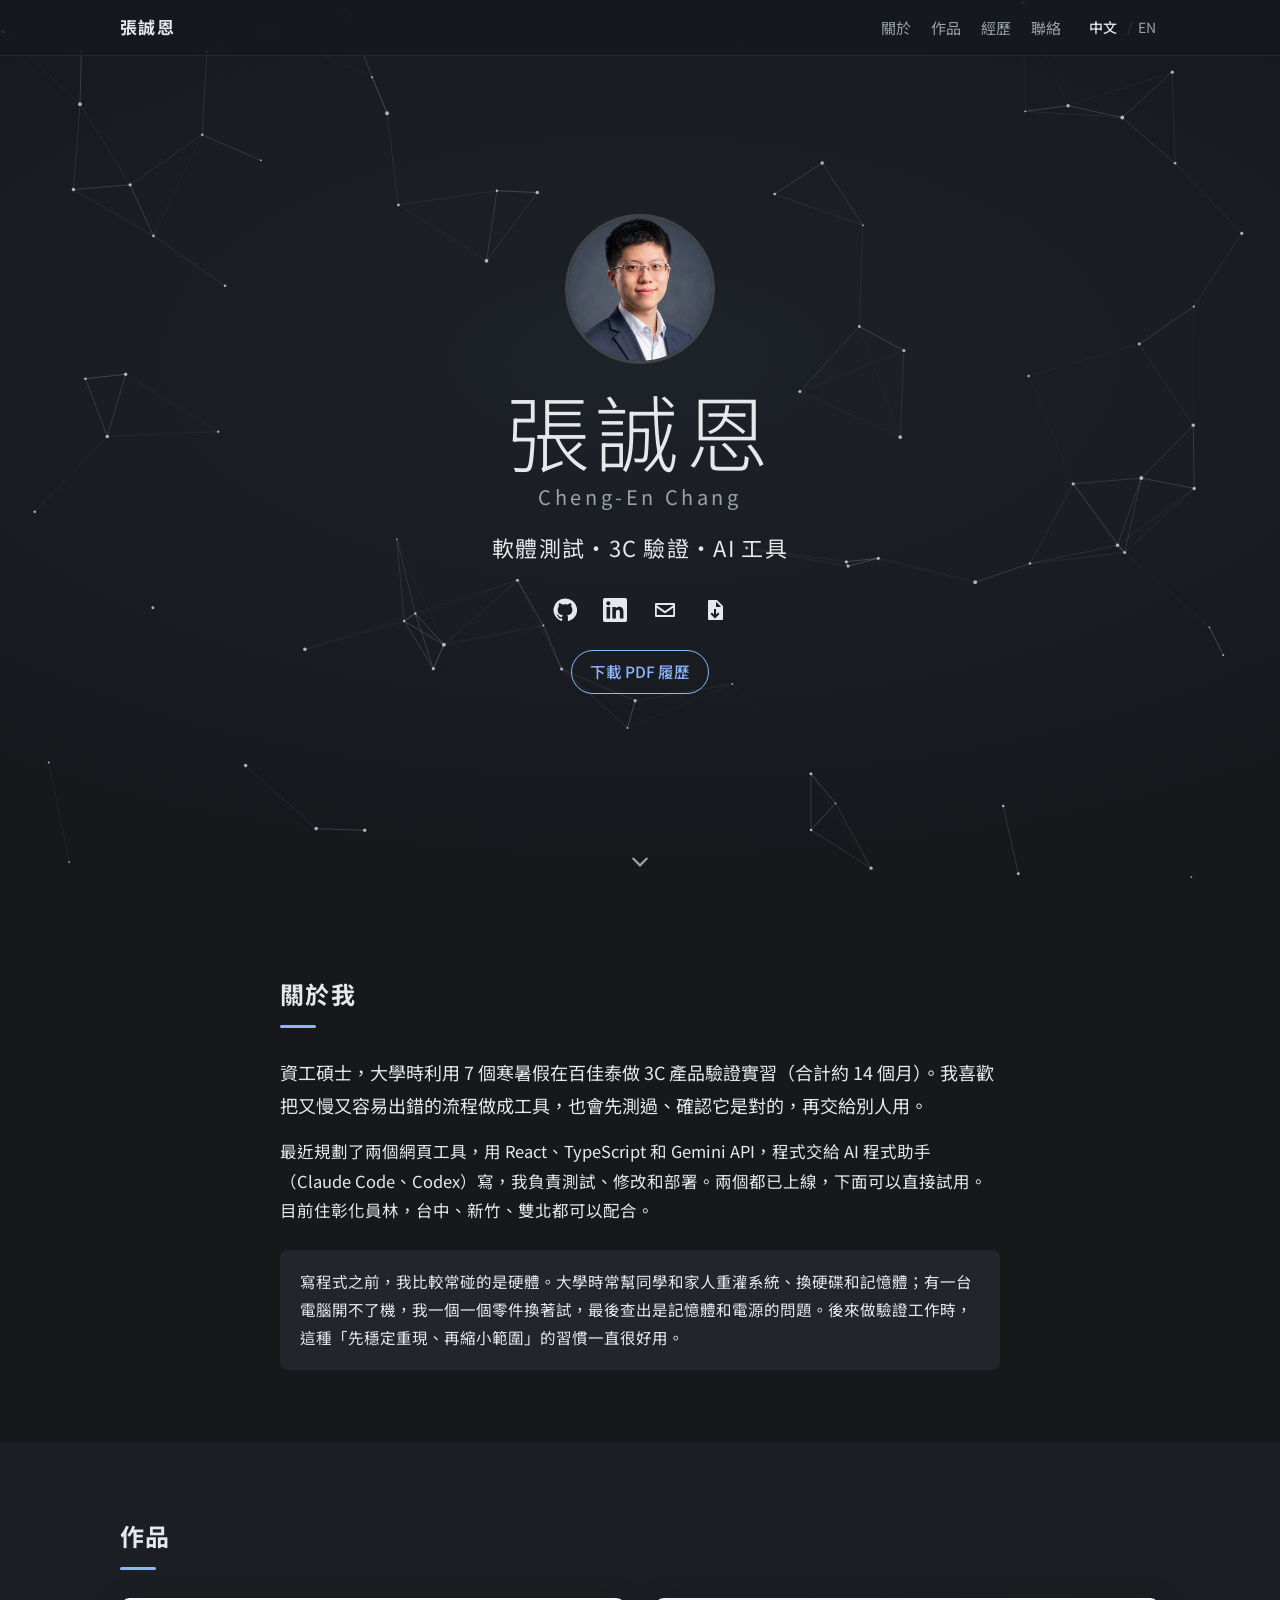
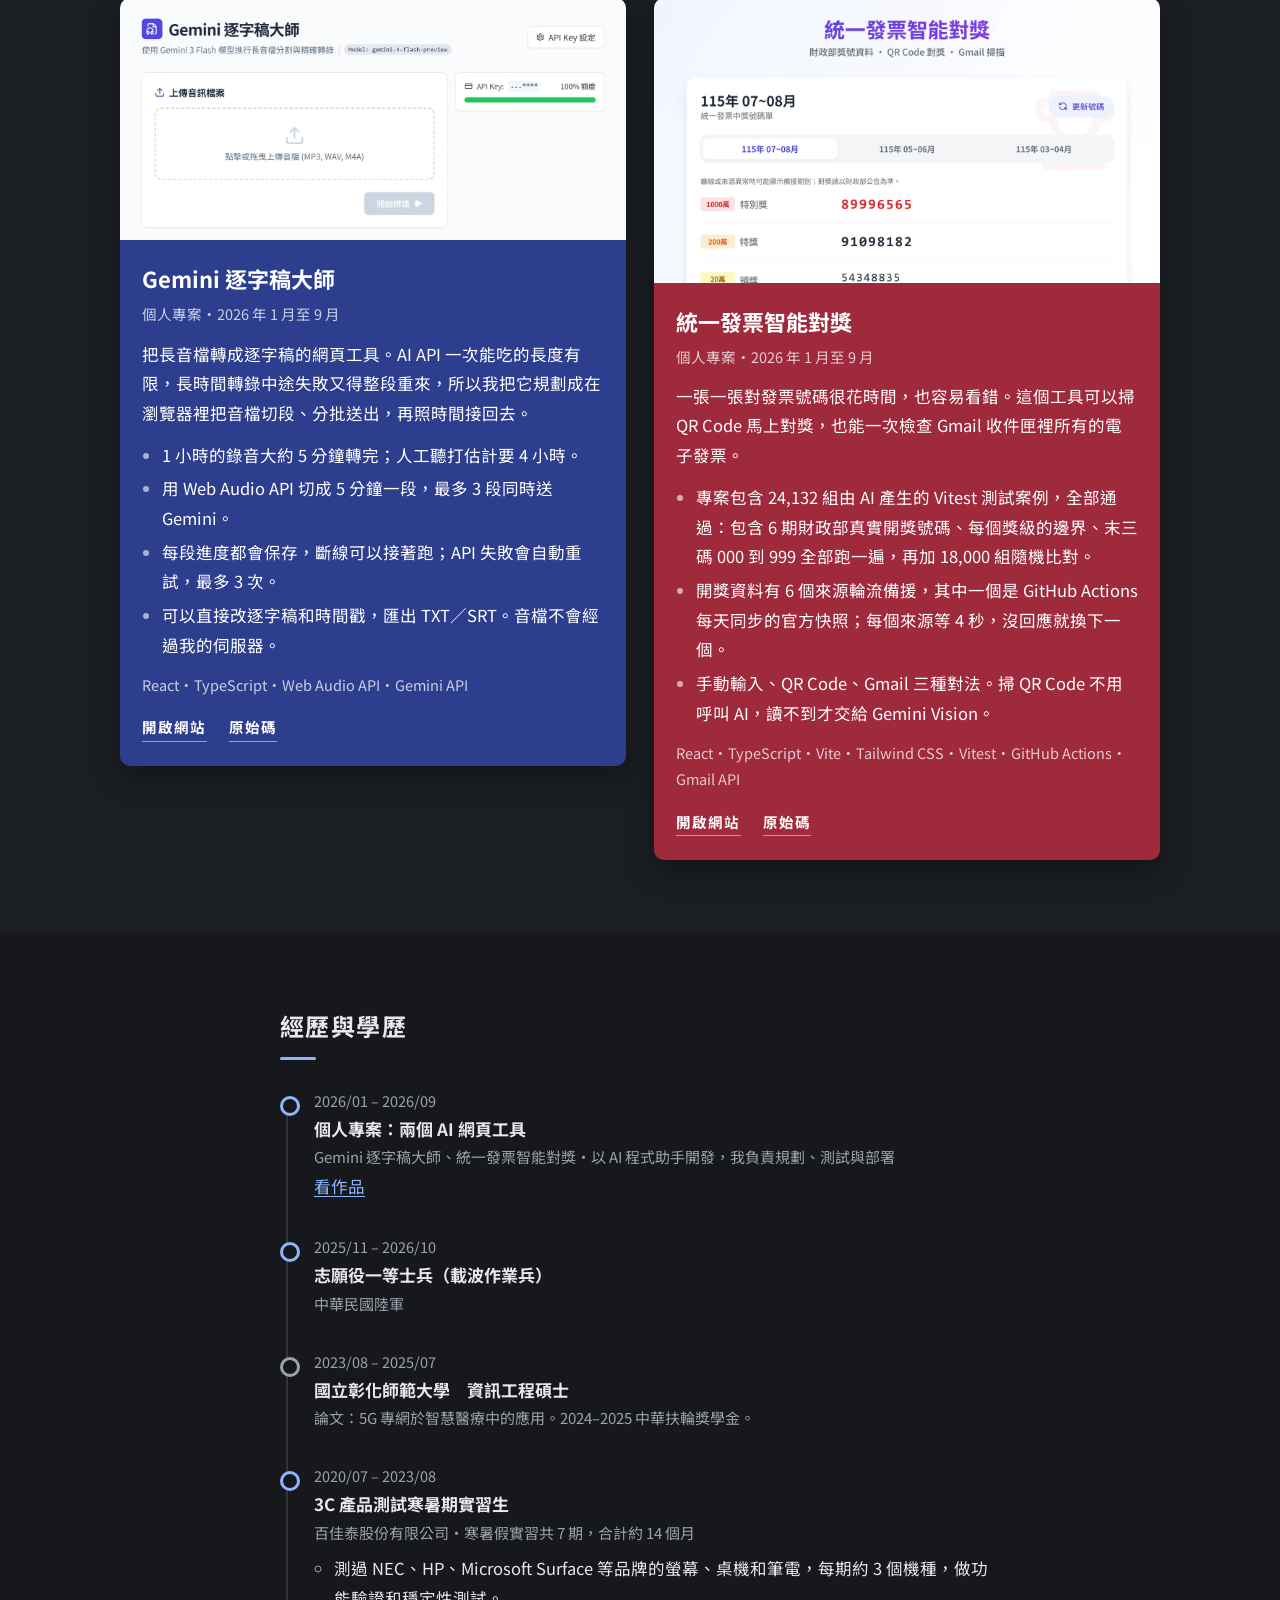
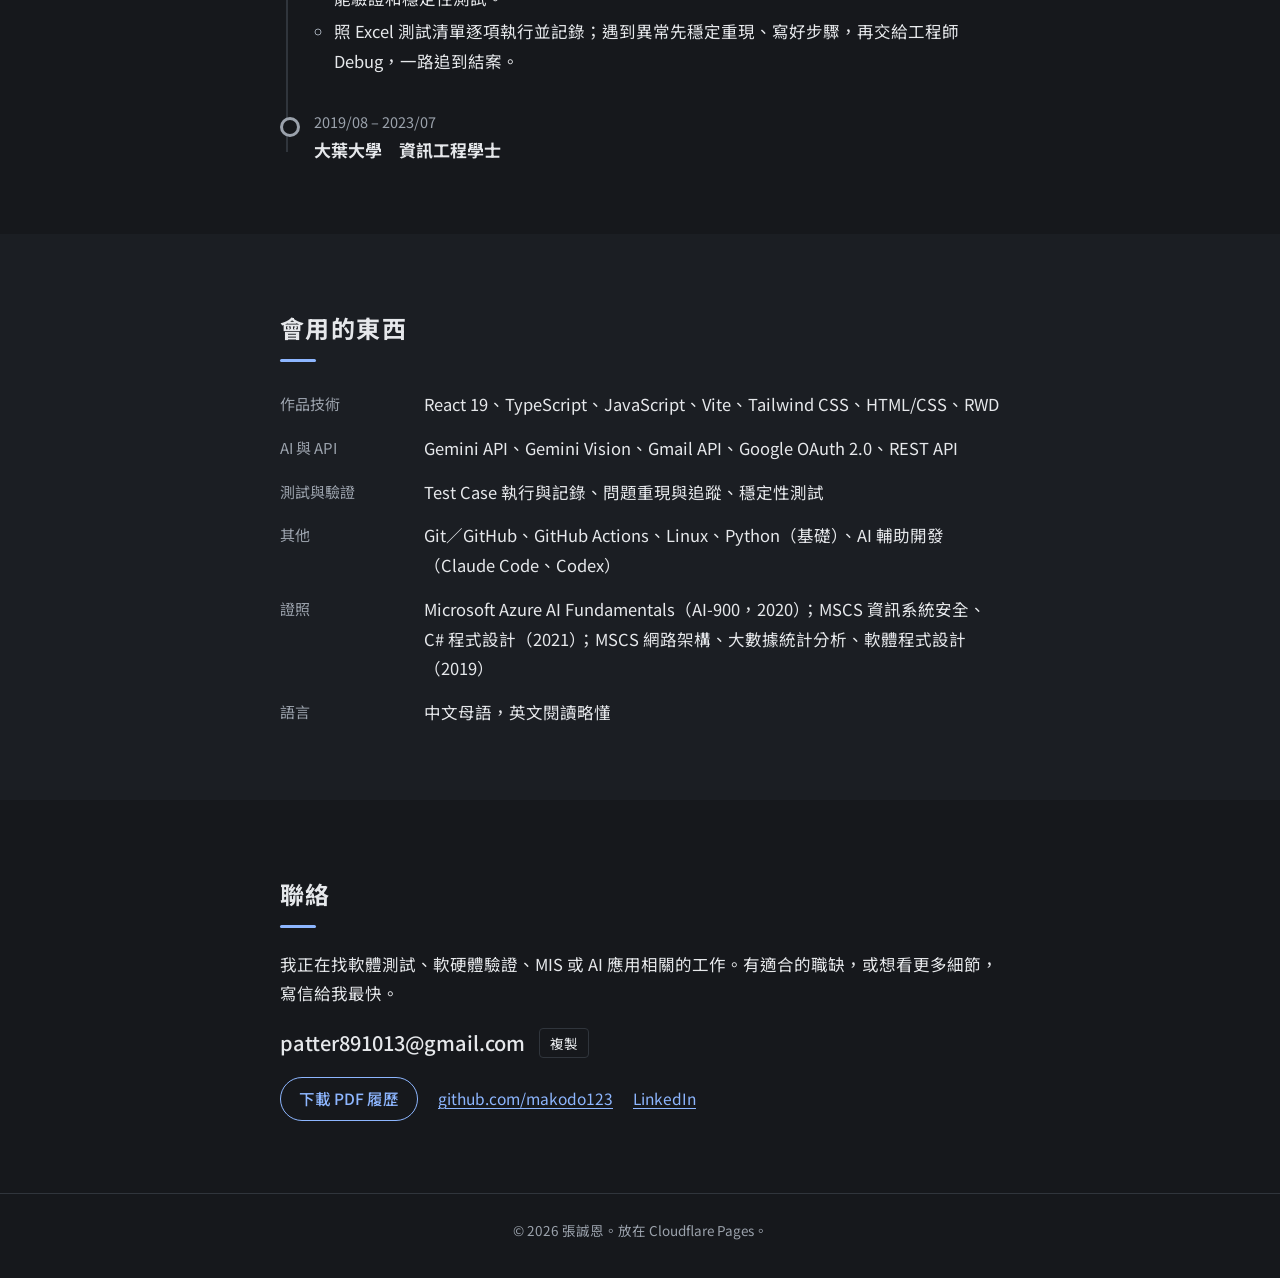
==== commit 4ad80054: "Drop Taoyuan from preferred work locations Co-Authored-By: Claude Opus 5.5 <noreply@anthropic.com>" ====
--- a/index.html
+++ b/index.html
@@ -64,8 +64,8 @@
           <span data-en>I have an M.S. in Computer Science, and during seven summer and winter breaks in college (about 14 months in total) I validated 3C products at Allion Labs. I like turning slow, error-prone chores into tools, and I test them to make sure they work before anyone else uses them.</span>
         </p>
         <p>
-          <span data-zh>最近規劃了兩個網頁工具，用 React、TypeScript 和 Gemini API，程式交給 AI 程式助手（Claude Code、Codex）寫，我負責測試、修改和部署。兩個都已上線，下面可以直接試用。目前住彰化員林，台中、新竹、桃園、雙北都可以配合。</span>
-          <span data-en>Recently I planned two web tools built with React, TypeScript and the Gemini API. AI coding assistants (Claude Code and Codex) wrote the code; I tested, revised and deployed them. Both are live and you can try them below. I live in Changhua, Taiwan, and am open to Taichung, Hsinchu, Taoyuan or Taipei.</span>
+          <span data-zh>最近規劃了兩個網頁工具，用 React、TypeScript 和 Gemini API，程式交給 AI 程式助手（Claude Code、Codex）寫，我負責測試、修改和部署。兩個都已上線，下面可以直接試用。目前住彰化員林，台中、新竹、雙北都可以配合。</span>
+          <span data-en>Recently I planned two web tools built with React, TypeScript and the Gemini API. AI coding assistants (Claude Code and Codex) wrote the code; I tested, revised and deployed them. Both are live and you can try them below. I live in Changhua, Taiwan, and am open to Taichung, Hsinchu or Taipei.</span>
         </p>
         <p class="aside">
           <span data-zh>寫程式之前，我比較常碰的是硬體。大學時常幫同學和家人重灌系統、換硬碟和記憶體；有一台電腦開不了機，我一個一個零件換著試，最後查出是記憶體和電源的問題。後來做驗證工作時，這種「先穩定重現、再縮小範圍」的習慣一直很好用。</span>
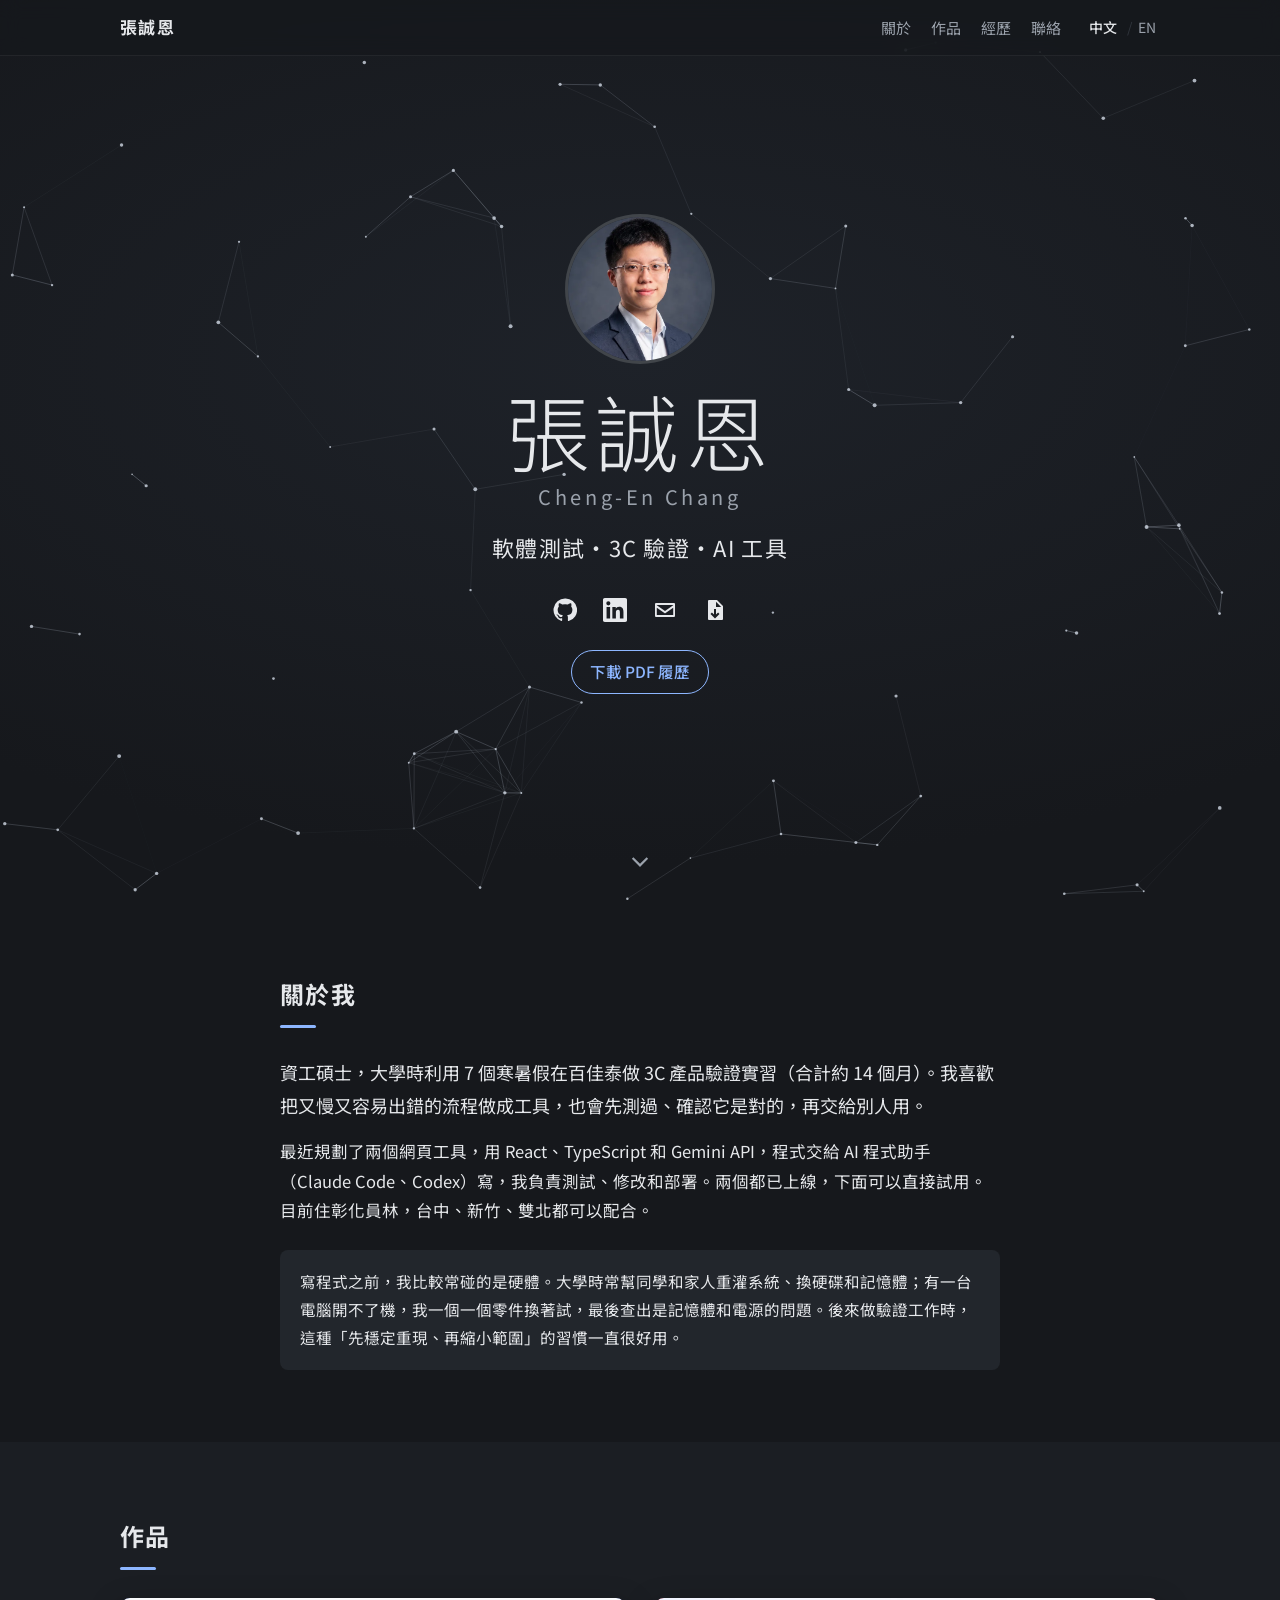
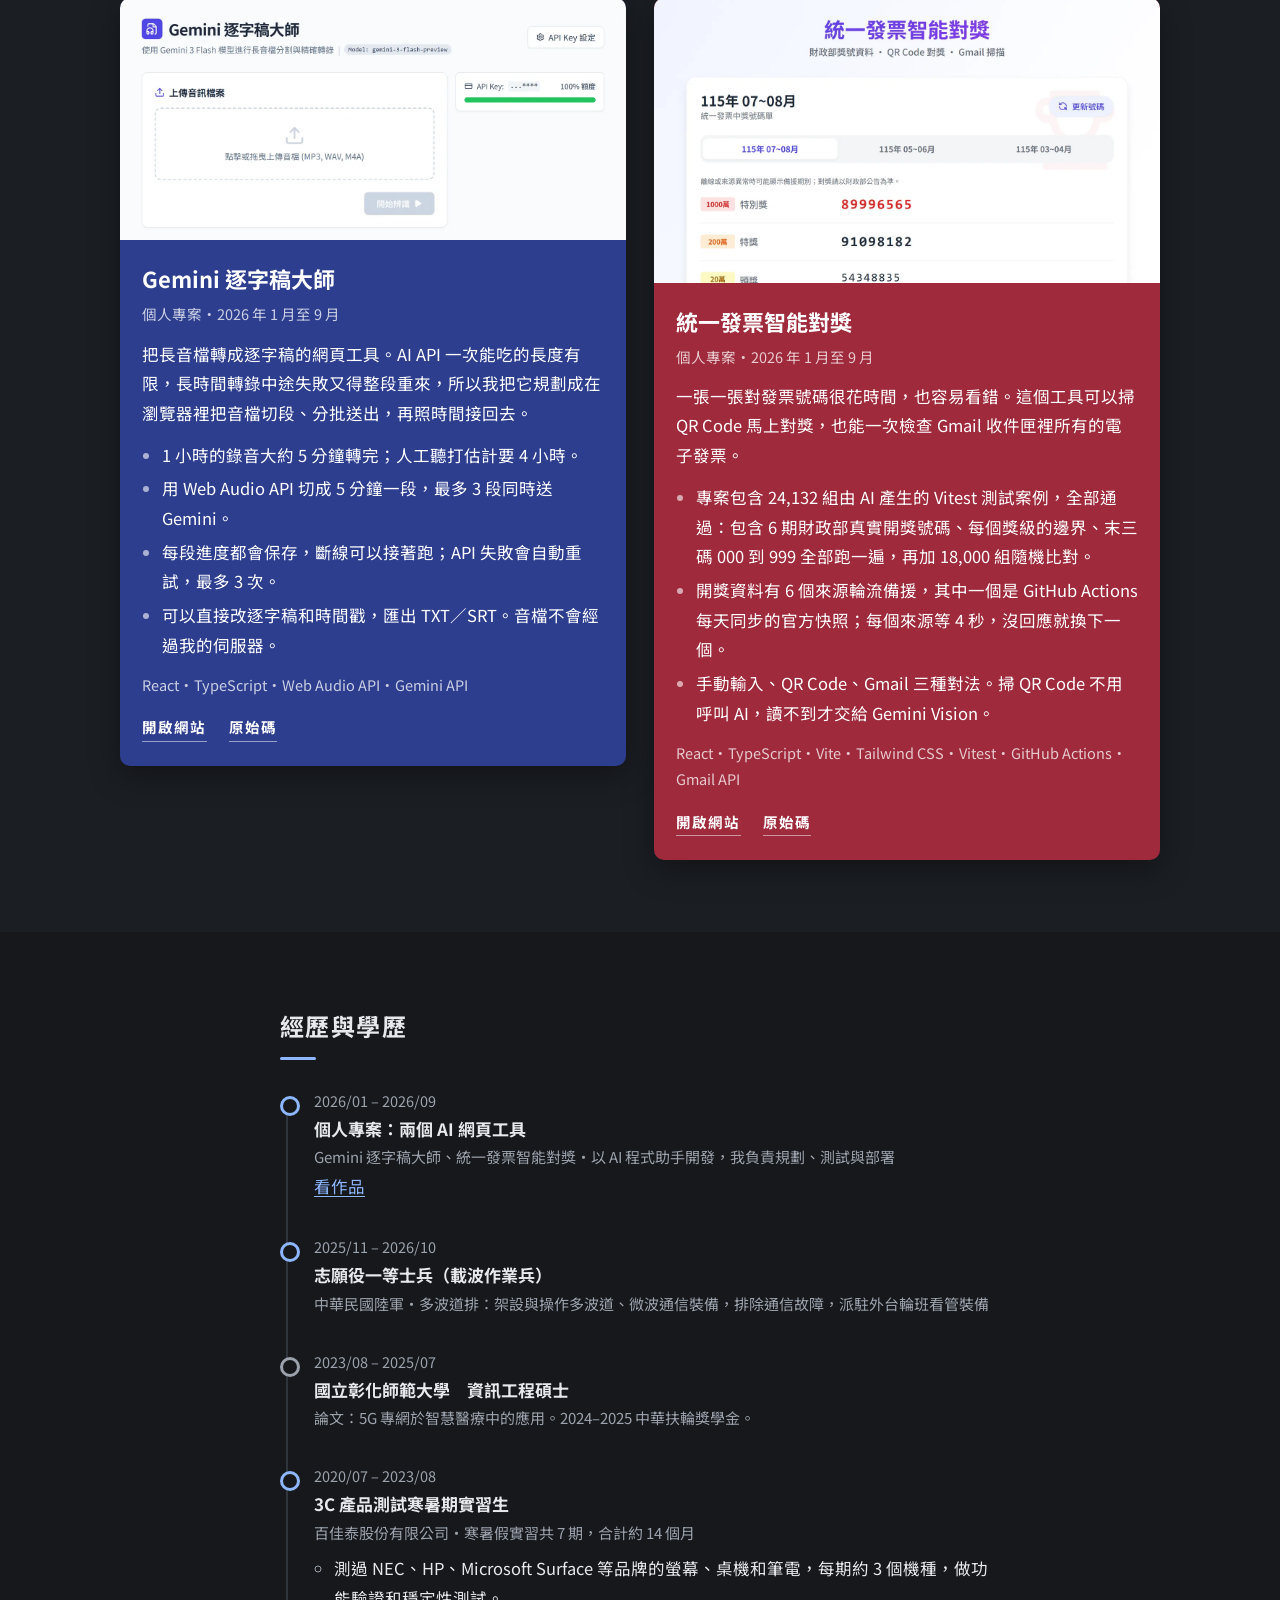
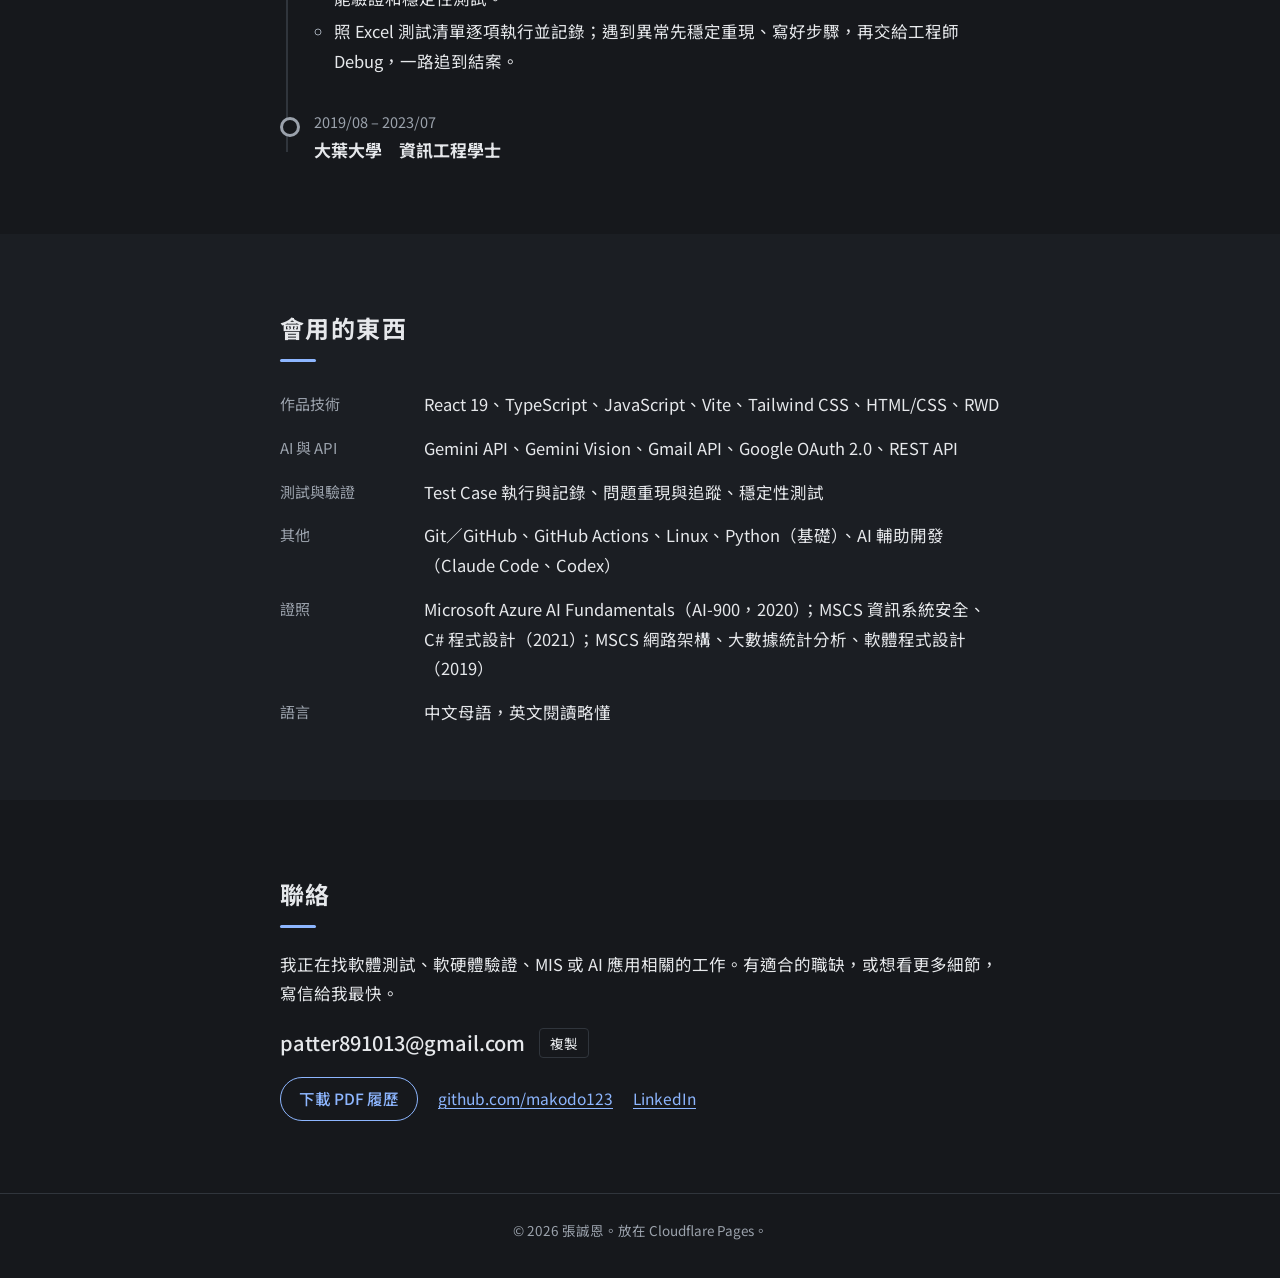
==== commit 7901dfe8: "Add army duty description to timeline and résumé PDF Co-Authored-By: Claude Opus 5.5 <noreply@anthro" ====
--- a/index.html
+++ b/index.html
@@ -144,7 +144,7 @@
         <li class="t-item">
           <p class="when">2025/11 – 2026/10</p>
           <h3><span data-zh>志願役一等士兵（載波作業兵）</span><span data-en>Private First Class, carrier communications operator</span></h3>
-          <p class="org"><span data-zh>中華民國陸軍</span><span data-en>Republic of China Army</span></p>
+          <p class="org"><span data-zh>中華民國陸軍・多波道排：架設與操作多波道、微波通信裝備，排除通信故障，派駐外台輪班看管裝備</span><span data-en>Republic of China Army · set up and operated multichannel and microwave radio equipment, troubleshot link outages, and stood shifts at a remote relay site</span></p>
         </li>
         <li class="t-item t-edu">
           <p class="when">2023/08 – 2025/07</p>
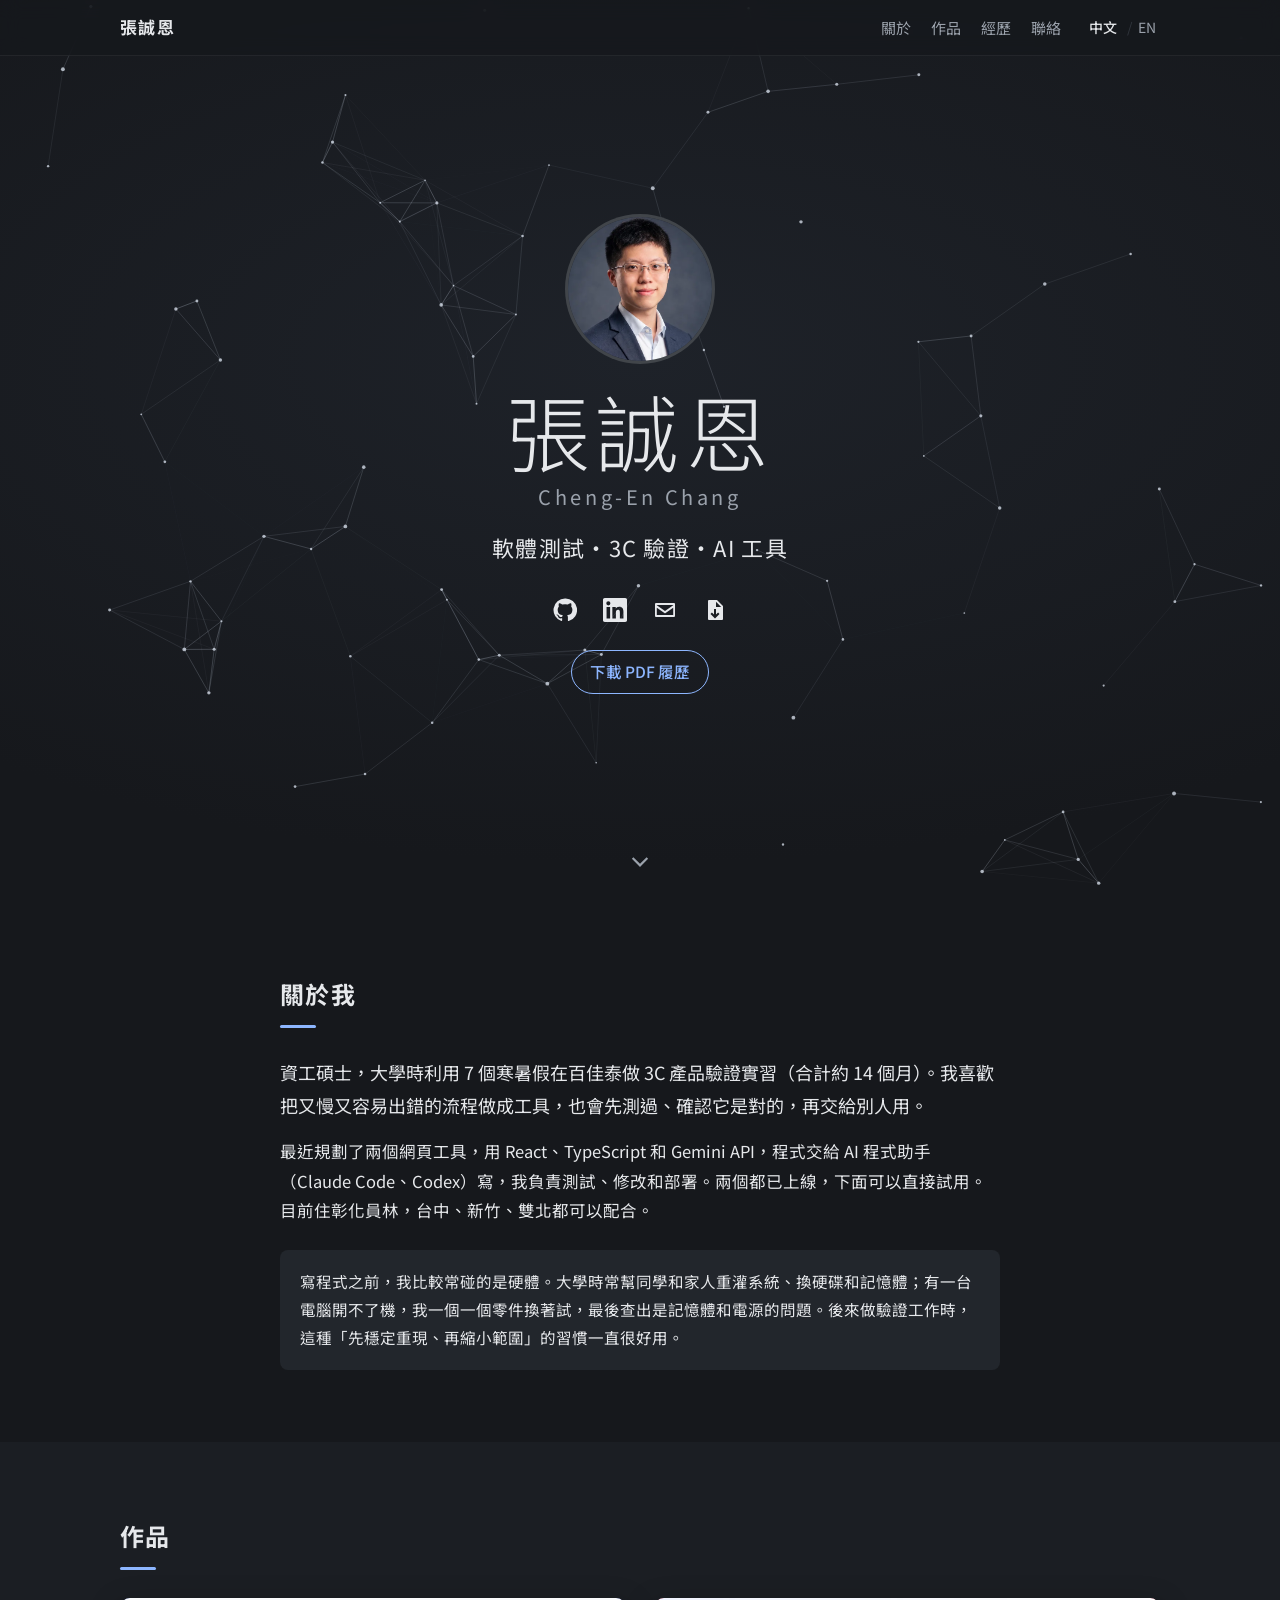
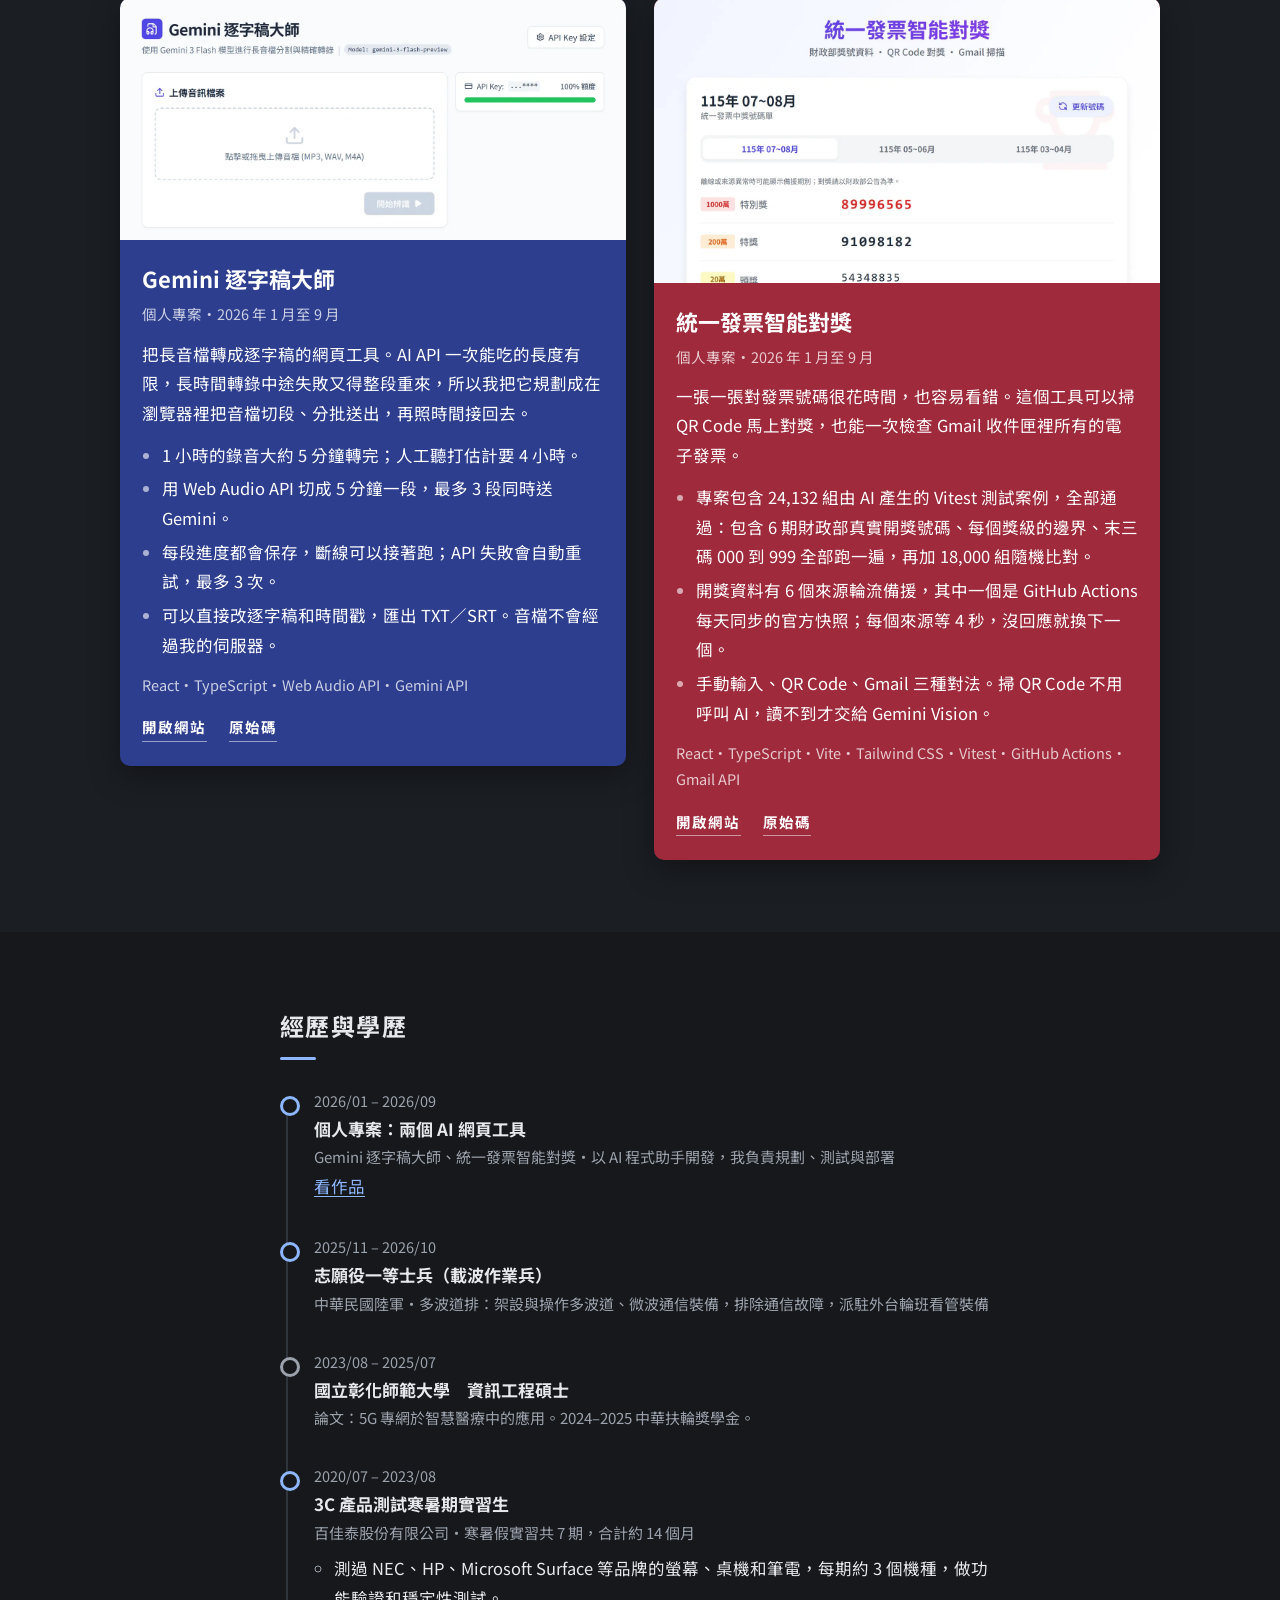
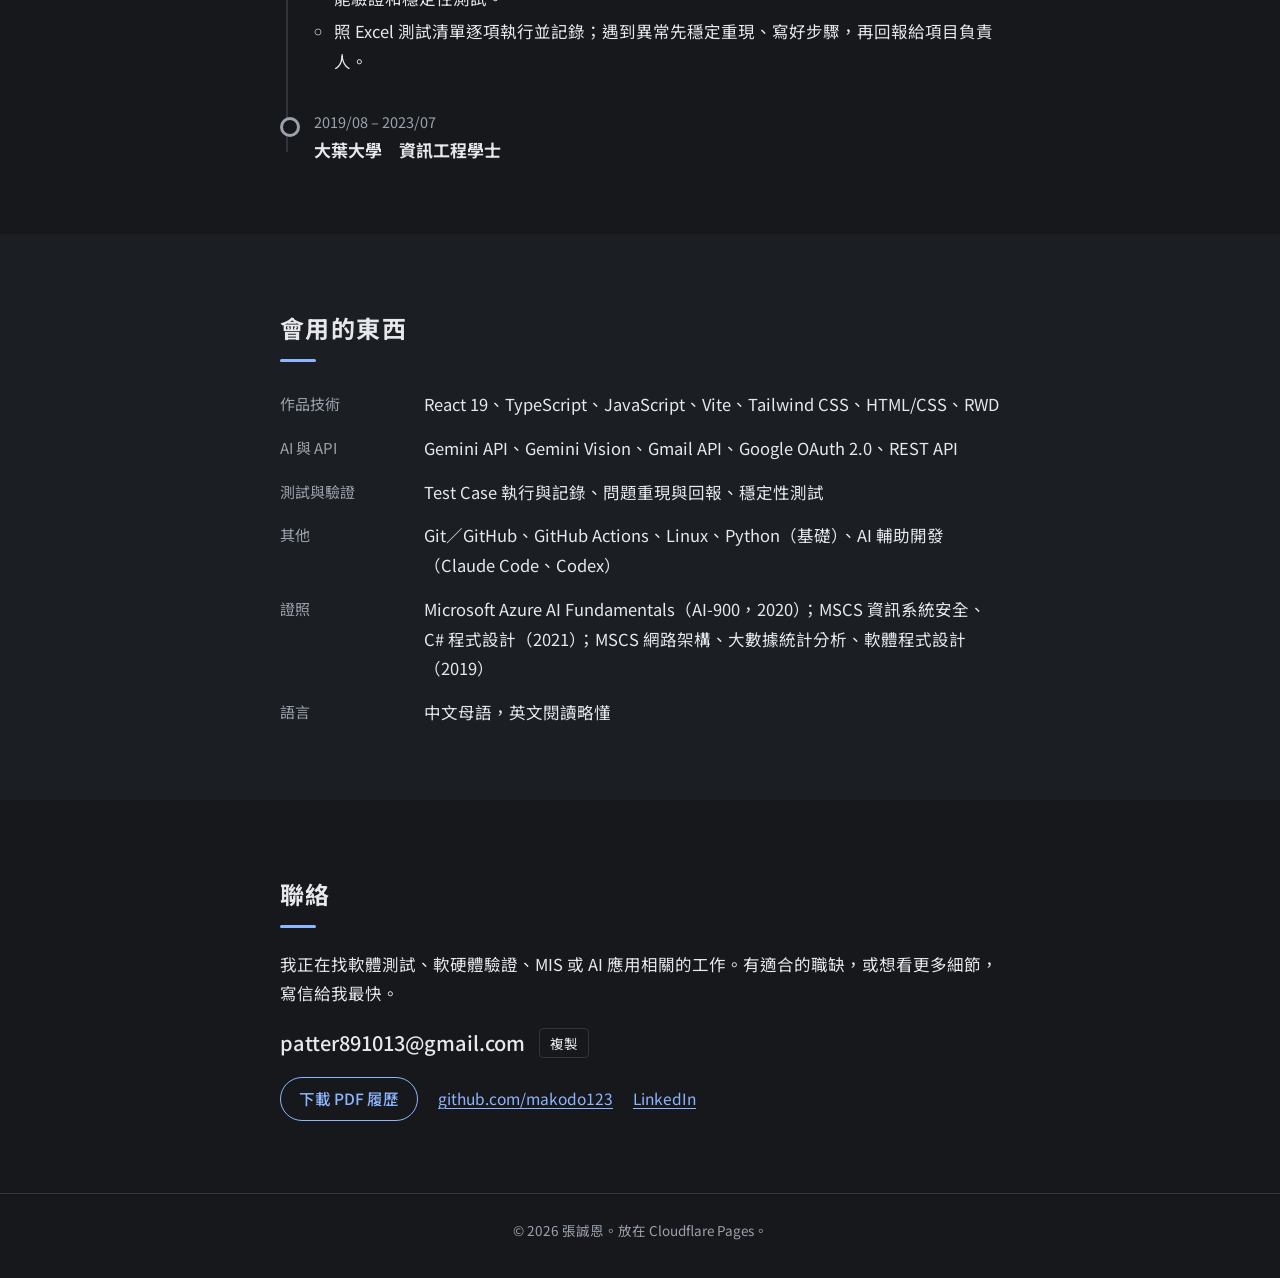
==== commit e72e03db: "Reword Allion internship: issues reported to the project lead Co-Authored-By: Claude Opus 5.5 <norep" ====
--- a/index.html
+++ b/index.html
@@ -157,7 +157,7 @@
           <p class="org"><span data-zh>百佳泰股份有限公司・寒暑假實習共 7 期，合計約 14 個月</span><span data-en>Allion Labs, Inc. · 7 summer and winter breaks, about 14 months in total</span></p>
           <ul>
             <li><span data-zh>測過 NEC、HP、Microsoft Surface 等品牌的螢幕、桌機和筆電，每期約 3 個機種，做功能驗證和穩定性測試。</span><span data-en>Tested monitors, desktops and laptops from NEC, HP, Microsoft Surface and others, about 3 models per term, for function and stability.</span></li>
-            <li><span data-zh>照 Excel 測試清單逐項執行並記錄；遇到異常先穩定重現、寫好步驟，再交給工程師 Debug，一路追到結案。</span><span data-en>Ran test cases from Excel sheets; when something broke I reproduced it reliably, wrote up the steps, handed it to engineers and followed it to closure.</span></li>
+            <li><span data-zh>照 Excel 測試清單逐項執行並記錄；遇到異常先穩定重現、寫好步驟，再回報給項目負責人。</span><span data-en>Ran test cases from Excel sheets; when something broke I reproduced it reliably, wrote up the steps, and reported it to the project lead.</span></li>
           </ul>
         </li>
         <li class="t-item t-edu">
@@ -177,7 +177,7 @@
         <dt><span data-zh>AI 與 API</span><span data-en>AI &amp; APIs</span></dt>
         <dd>Gemini API、Gemini Vision、Gmail API、Google OAuth 2.0、REST API</dd>
         <dt><span data-zh>測試與驗證</span><span data-en>Testing</span></dt>
-        <dd><span data-zh>Test Case 執行與記錄、問題重現與追蹤、穩定性測試</span><span data-en>Running and recording test cases, issue reproduction and tracking, stability testing</span></dd>
+        <dd><span data-zh>Test Case 執行與記錄、問題重現與回報、穩定性測試</span><span data-en>Running and recording test cases, issue reproduction and reporting, stability testing</span></dd>
         <dt><span data-zh>其他</span><span data-en>Other</span></dt>
         <dd><span data-zh>Git／GitHub、GitHub Actions、Linux、Python（基礎）、AI 輔助開發（Claude Code、Codex）</span><span data-en>Git/GitHub, GitHub Actions, Linux, Python (basic), AI-assisted coding (Claude Code, Codex)</span></dd>
         <dt><span data-zh>證照</span><span data-en>Certificates</span></dt>
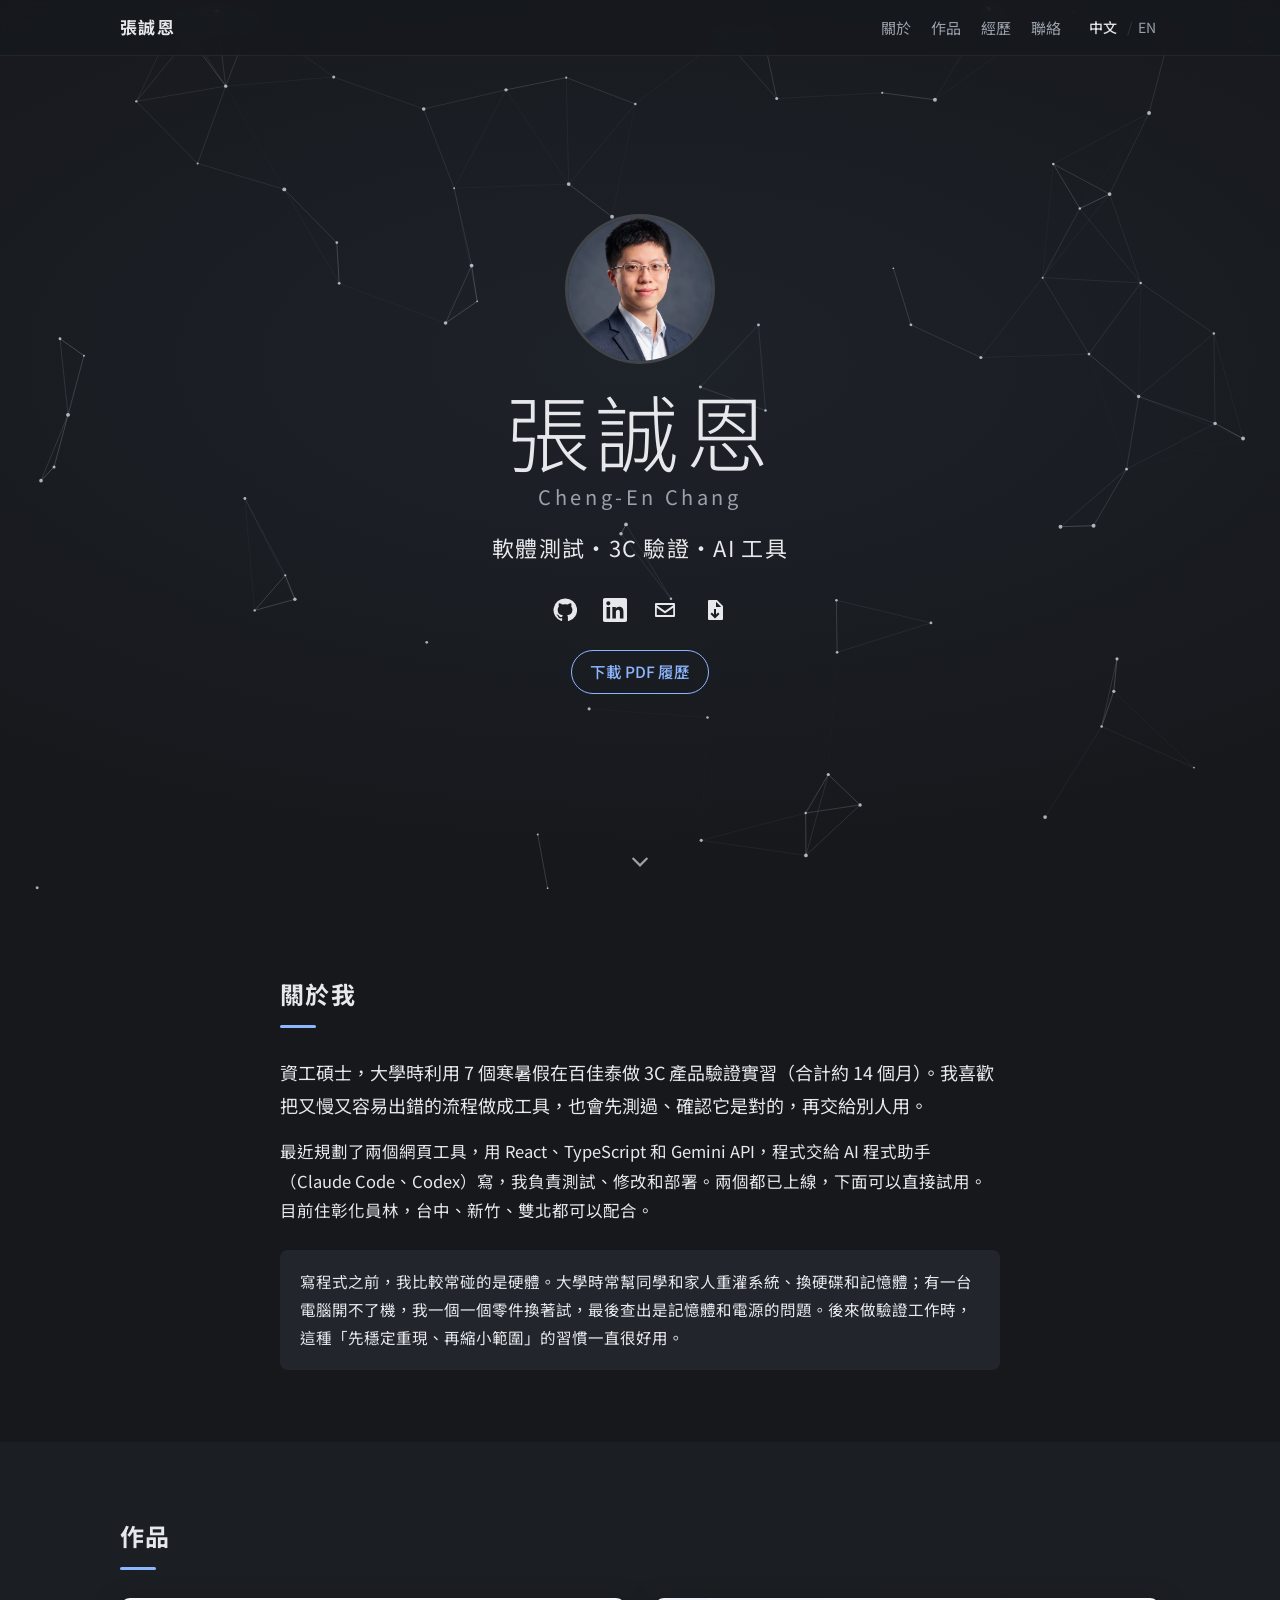
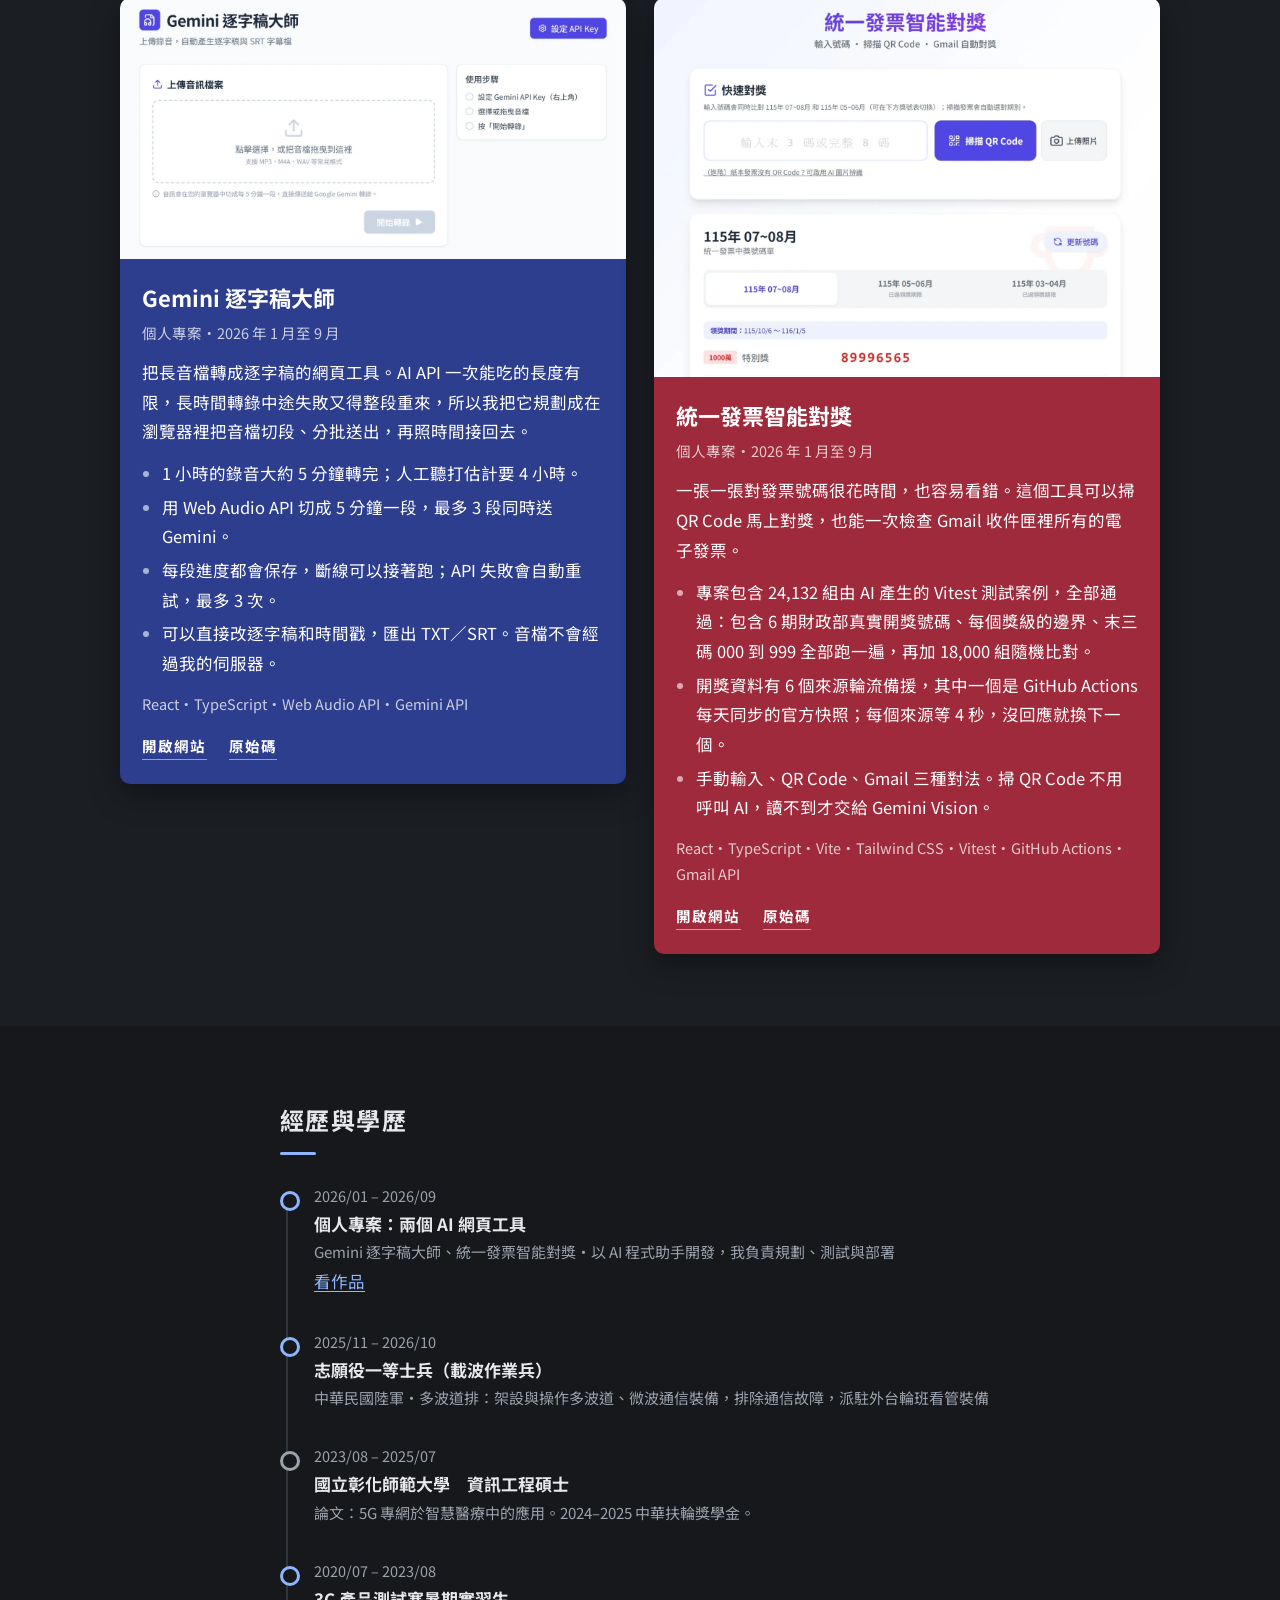
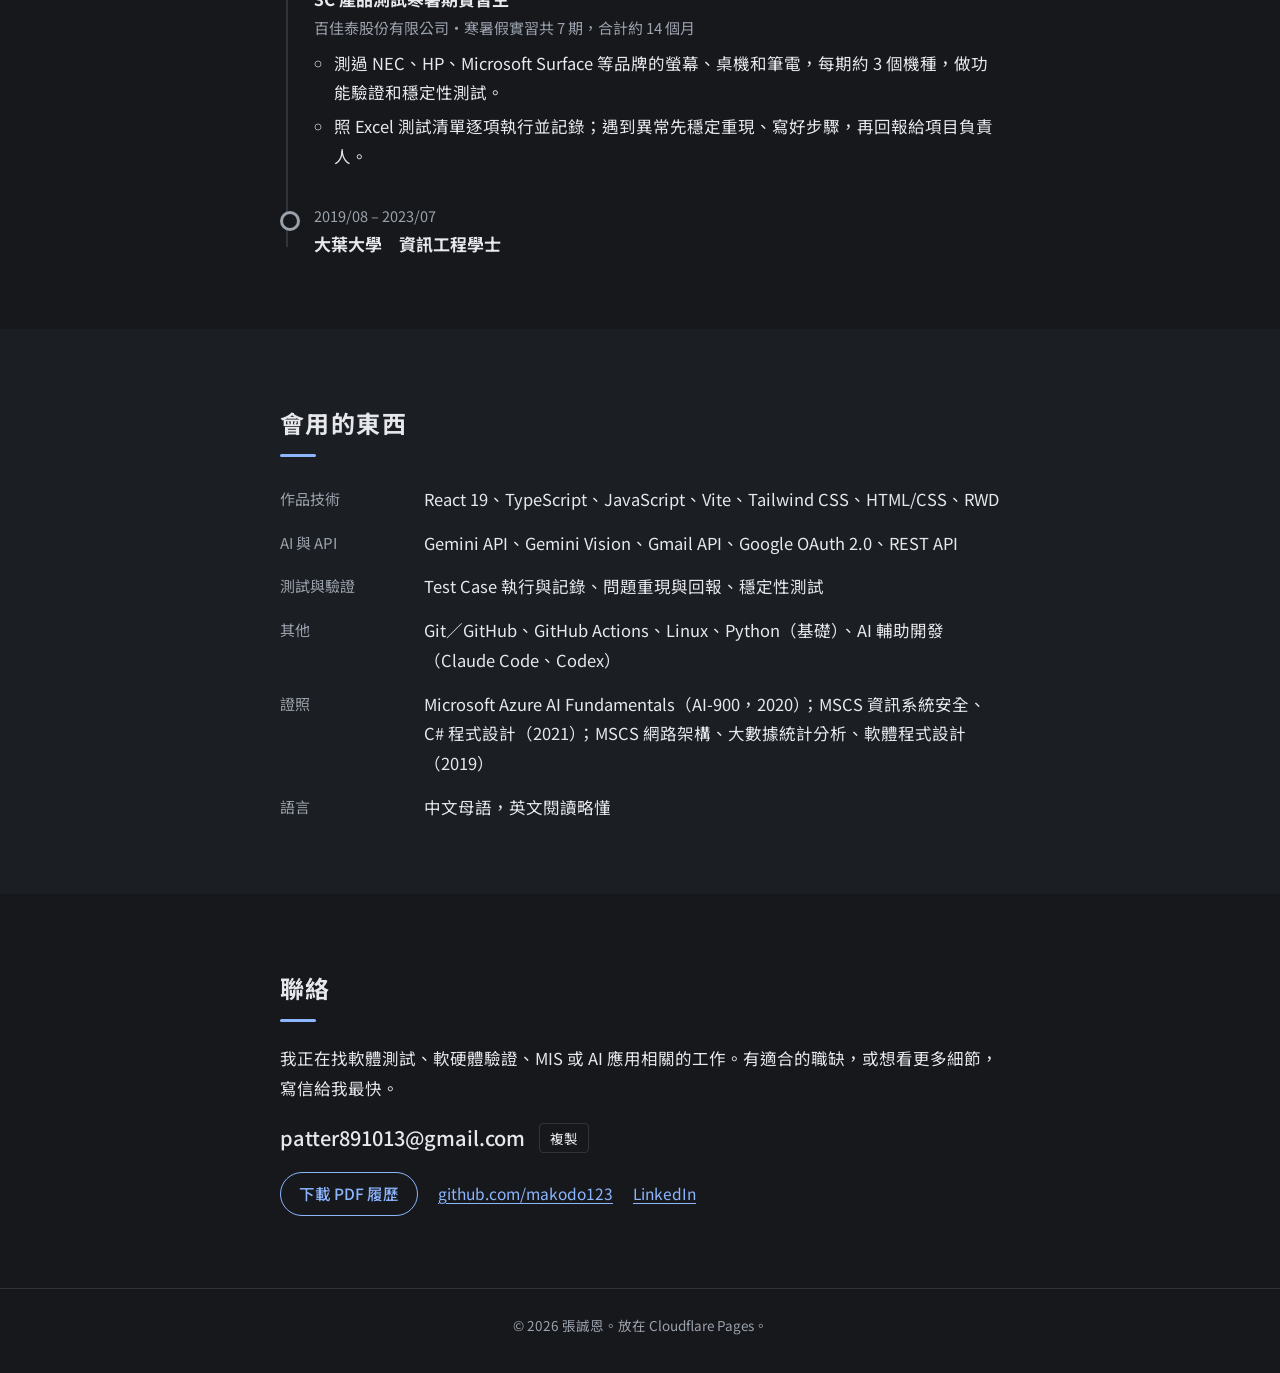
==== commit 4e1f2f6d: "Update project screenshots to match the redesigned app layouts Co-Authored-By: Claude Opus 5.5 <nore" ====
--- a/index.html
+++ b/index.html
@@ -81,7 +81,7 @@
       <div class="cards">
         <article class="card c-indigo">
           <a class="shot" href="https://makodo123.github.io/gemini-Transcription-Master/" target="_blank" rel="noopener">
-            <img src="/img/transcribe.webp" width="1400" height="671" loading="lazy" alt="Gemini 逐字稿大師的上傳畫面">
+            <img src="/img/transcribe.webp" width="1400" height="722" loading="lazy" alt="Gemini 逐字稿大師的上傳畫面與使用步驟">
           </a>
           <div class="card-body">
             <h3>Gemini 逐字稿大師</h3>
@@ -106,7 +106,7 @@
 
         <article class="card c-crimson">
           <a class="shot" href="https://makodo123.github.io/smart-invoice/" target="_blank" rel="noopener">
-            <img src="/img/invoice.webp" width="1400" height="788" loading="lazy" alt="統一發票智能對獎的開獎號碼畫面">
+            <img src="/img/invoice.webp" width="1400" height="1050" loading="lazy" alt="統一發票智能對獎的快速對獎與開獎號碼畫面">
           </a>
           <div class="card-body">
             <h3>統一發票智能對獎</h3>
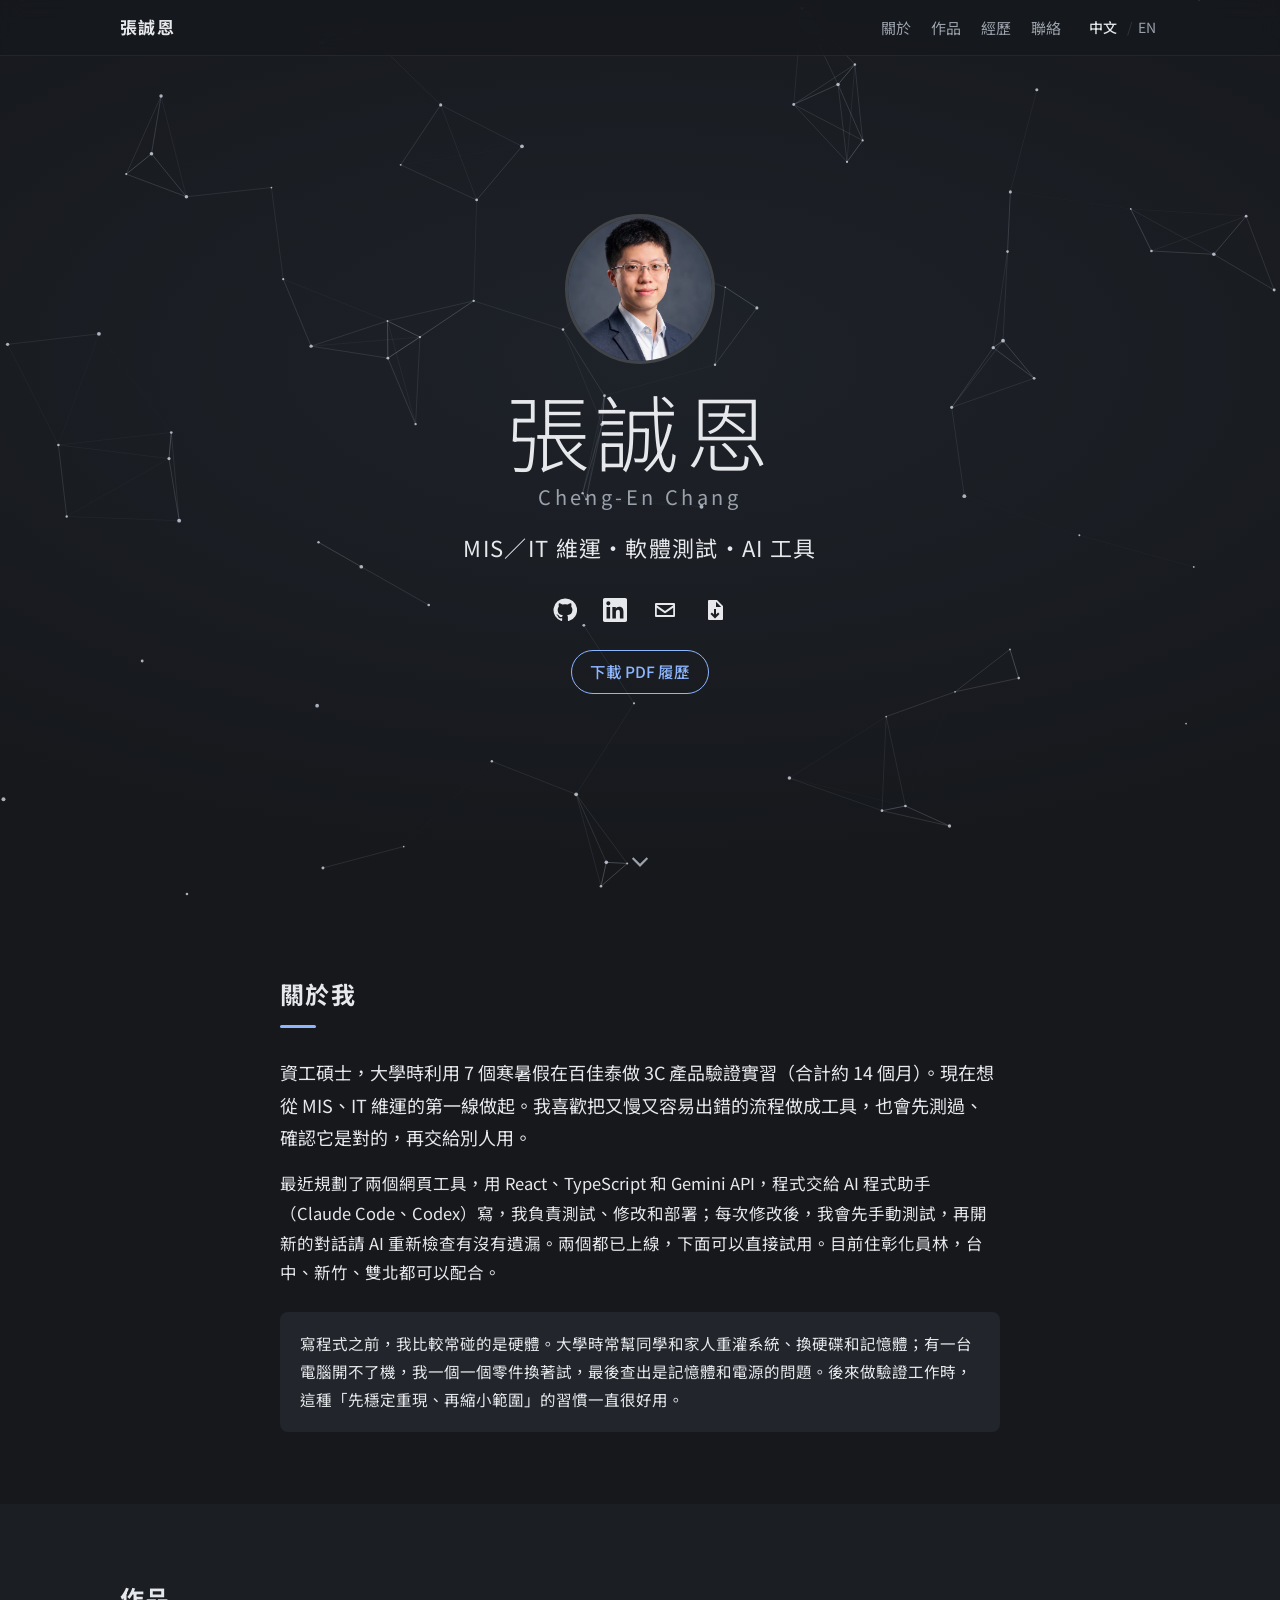
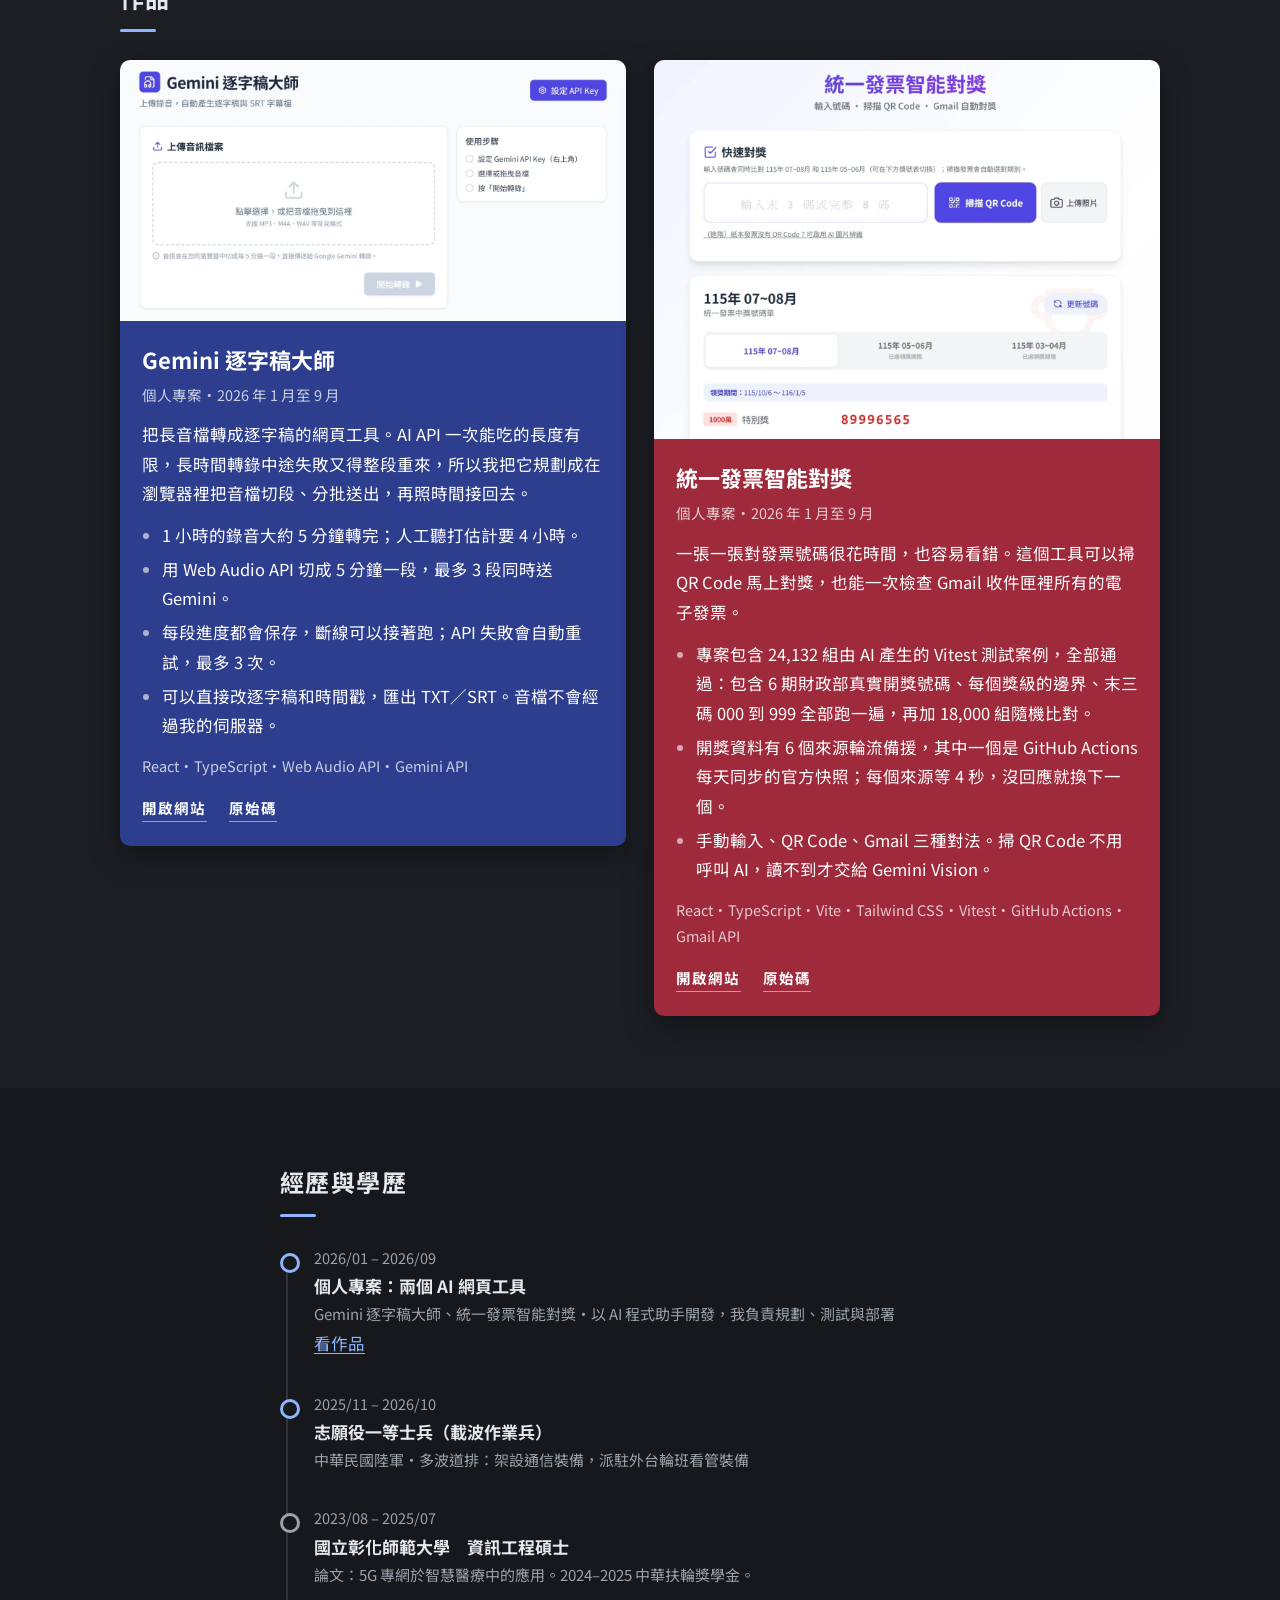
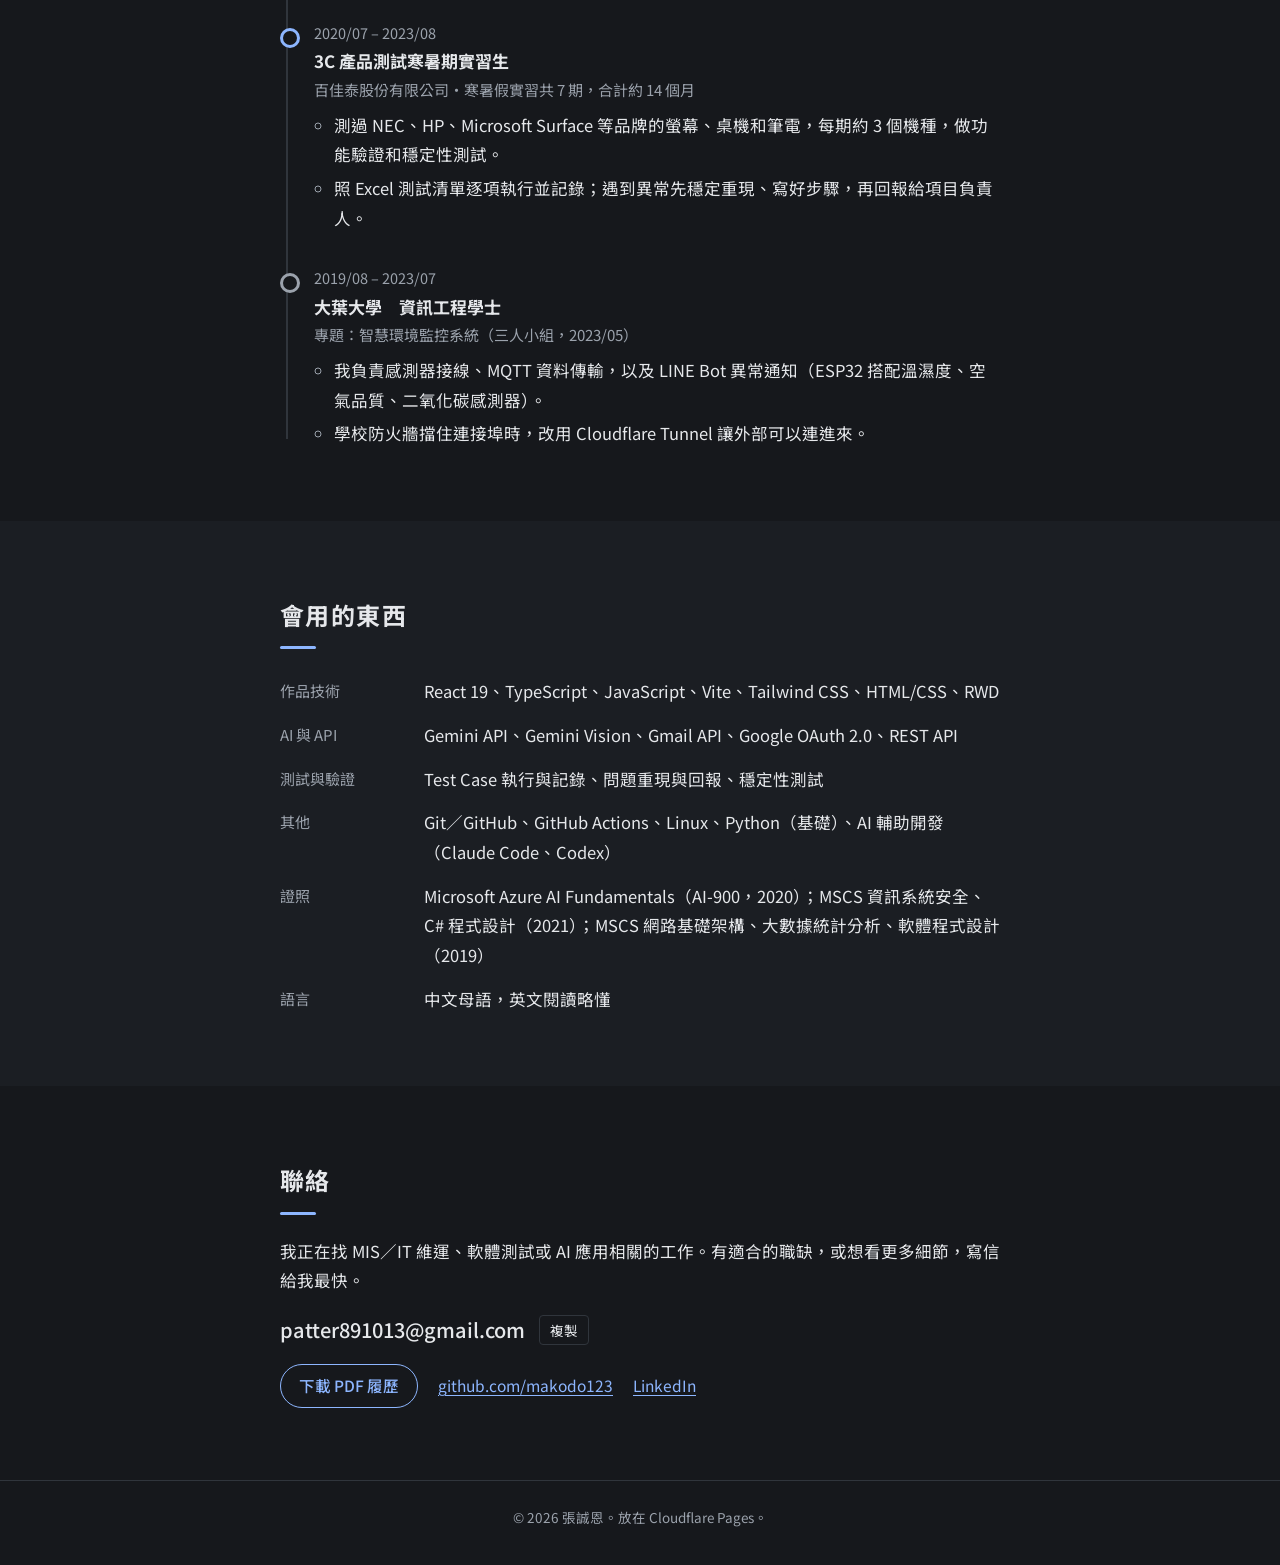
==== commit 4aaaffc0: "Update site to MIS/IT direction, add capstone, trim army entry Co-Authored-By: Claude Sonnet 5.5 <no" ====
--- a/index.html
+++ b/index.html
@@ -4,12 +4,12 @@
 <meta charset="utf-8">
 <meta name="viewport" content="width=device-width, initial-scale=1, viewport-fit=cover">
 <title>張誠恩 Cheng-En Chang</title>
-<meta name="description" content="張誠恩 Cheng-En Chang：資工碩士，7 個寒暑假（合計約 14 個月）3C 產品軟硬體驗證實習，以 AI 程式助手開發並上線 2 個 Gemini API 網頁工具。">
+<meta name="description" content="張誠恩 Cheng-En Chang：資工碩士，7 個寒暑假（合計約 14 個月）3C 產品驗證實習，目標 MIS／IT 維運；用 AI 程式助手做過 2 個 Gemini API 網頁工具。">
 <link rel="canonical" href="https://makodo.ccwu.cc/">
 <meta property="og:type" content="website">
 <meta property="og:url" content="https://makodo.ccwu.cc/">
 <meta property="og:title" content="張誠恩 Cheng-En Chang">
-<meta property="og:description" content="軟體測試・AI 應用。規劃並上線 2 個以 AI 程式助手開發的 Web App。">
+<meta property="og:description" content="MIS／IT 維運・軟體測試・AI 工具。規劃並上線 2 個以 AI 程式助手開發的網頁工具。">
 <meta property="og:image" content="https://makodo.ccwu.cc/img/transcribe.webp">
 <meta name="theme-color" content="#16181C">
 <link rel="icon" href="/favicon.svg" type="image/svg+xml">
@@ -42,7 +42,7 @@
   <div class="hero-in">
     <img class="me" src="/img/me.webp" width="480" height="600" alt="張誠恩的照片">
     <h1>張誠恩<span class="en-name">Cheng-En Chang</span></h1>
-    <p class="tagline"><span data-zh>軟體測試・3C 驗證・AI 工具</span><span data-en>Tester, Validator &amp; AI Tool Builder</span></p>
+    <p class="tagline"><span data-zh>MIS／IT 維運・軟體測試・AI 工具</span><span data-en>MIS/IT Support, Testing &amp; AI Tools</span></p>
     <ul class="icons" aria-label="連結">
       <li><a href="https://github.com/makodo123" target="_blank" rel="noopener" aria-label="GitHub"><svg viewBox="0 0 24 24" aria-hidden="true"><path d="M12 .5a11.5 11.5 0 0 0-3.64 22.41c.58.1.79-.25.79-.56v-2c-3.2.7-3.88-1.37-3.88-1.37-.53-1.33-1.28-1.690-1.28-1.69-1.05-.71.08-.7.08-.7 1.16.08 1.77 1.19 1.77 1.19 1.03 1.77 2.7 1.26 3.36.96.1-.75.4-1.26.73-1.55-2.56-.29-5.25-1.28-5.25-5.68 0-1.26.45-2.28 1.19-3.09-.12-.29-.52-1.46.11-3.05 0 0 .97-.31 3.170 1.18a11 11 0 0 1 5.77 0c2.2-1.49 3.17-1.18 3.17-1.18.63 1.59.23 2.76.11 3.05.74.81 1.19 1.83 1.19 3.09 0 4.41-2.7 5.38-5.27 5.67.41.36.78 1.06.78 2.14v3.17c0 .31.21.67.8.56A11.5 11.5 0 0 0 12 .5Z"/></svg></a></li>
       <li><a href="https://www.linkedin.com/in/%E8%AA%A0%E6%81%A9-%E5%BC%B5-9881a6203/" target="_blank" rel="noopener" aria-label="LinkedIn"><svg viewBox="0 0 24 24" aria-hidden="true"><path d="M20.45 20.45h-3.56v-5.57c0-1.33-.02-3.04-1.85-3.04-1.86 0-2.14 1.45-2.14 2.94v5.67H9.35V9h3.41v1.56h.05c.48-.9 1.64-1.85 3.37-1.85 3.6 0 4.27 2.37 4.27 5.46v6.28ZM5.34 7.43a2.06 2.06 0 1 1 0-4.13 2.06 2.06 0 0 1 0 4.13ZM7.12 20.45H3.56V9h3.56v11.45ZM22.22 0H1.77C.79 0 0 .77 0 1.73v20.54C0 23.23.79 24 1.77 24h20.45c.98 0 1.78-.77 1.78-1.73V1.73C24 .77 23.2 0 22.22 0Z"/></svg></a></li>
@@ -60,12 +60,12 @@
       <h2 id="h-about"><span data-zh>關於我</span><span data-en>About</span></h2>
       <div class="about">
         <p class="lede">
-          <span data-zh>資工碩士，大學時利用 7 個寒暑假在百佳泰做 3C 產品驗證實習（合計約 14 個月）。我喜歡把又慢又容易出錯的流程做成工具，也會先測過、確認它是對的，再交給別人用。</span>
-          <span data-en>I have an M.S. in Computer Science, and during seven summer and winter breaks in college (about 14 months in total) I validated 3C products at Allion Labs. I like turning slow, error-prone chores into tools, and I test them to make sure they work before anyone else uses them.</span>
+          <span data-zh>資工碩士，大學時利用 7 個寒暑假在百佳泰做 3C 產品驗證實習（合計約 14 個月）。現在想從 MIS、IT 維運的第一線做起。我喜歡把又慢又容易出錯的流程做成工具，也會先測過、確認它是對的，再交給別人用。</span>
+          <span data-en>I have an M.S. in Computer Science, and during seven summer and winter breaks in college (about 14 months in total) I validated 3C products at Allion Labs. I now want to start on the front line of MIS and IT operations. I like turning slow, error-prone chores into tools, and I test them to make sure they work before anyone else uses them.</span>
         </p>
         <p>
-          <span data-zh>最近規劃了兩個網頁工具，用 React、TypeScript 和 Gemini API，程式交給 AI 程式助手（Claude Code、Codex）寫，我負責測試、修改和部署。兩個都已上線，下面可以直接試用。目前住彰化員林，台中、新竹、雙北都可以配合。</span>
-          <span data-en>Recently I planned two web tools built with React, TypeScript and the Gemini API. AI coding assistants (Claude Code and Codex) wrote the code; I tested, revised and deployed them. Both are live and you can try them below. I live in Changhua, Taiwan, and am open to Taichung, Hsinchu or Taipei.</span>
+          <span data-zh>最近規劃了兩個網頁工具，用 React、TypeScript 和 Gemini API，程式交給 AI 程式助手（Claude Code、Codex）寫，我負責測試、修改和部署；每次修改後，我會先手動測試，再開新的對話請 AI 重新檢查有沒有遺漏。兩個都已上線，下面可以直接試用。目前住彰化員林，台中、新竹、雙北都可以配合。</span>
+          <span data-en>Recently I planned two web tools built with React, TypeScript and the Gemini API. AI coding assistants (Claude Code and Codex) wrote the code; I tested, revised and deployed them. After each change I test by hand first, then open a fresh conversation and ask the AI to re-check for anything missed. Both are live and you can try them below. I live in Changhua, Taiwan, and am open to Taichung, Hsinchu or Taipei.</span>
         </p>
         <p class="aside">
           <span data-zh>寫程式之前，我比較常碰的是硬體。大學時常幫同學和家人重灌系統、換硬碟和記憶體；有一台電腦開不了機，我一個一個零件換著試，最後查出是記憶體和電源的問題。後來做驗證工作時，這種「先穩定重現、再縮小範圍」的習慣一直很好用。</span>
@@ -144,7 +144,7 @@
         <li class="t-item">
           <p class="when">2025/11 – 2026/10</p>
           <h3><span data-zh>志願役一等士兵（載波作業兵）</span><span data-en>Private First Class, carrier communications operator</span></h3>
-          <p class="org"><span data-zh>中華民國陸軍・多波道排：架設與操作多波道、微波通信裝備，排除通信故障，派駐外台輪班看管裝備</span><span data-en>Republic of China Army · set up and operated multichannel and microwave radio equipment, troubleshot link outages, and stood shifts at a remote relay site</span></p>
+          <p class="org"><span data-zh>中華民國陸軍・多波道排：架設通信裝備，派駐外台輪班看管裝備</span><span data-en>Republic of China Army · set up communication equipment and stood shifts at a remote relay site</span></p>
         </li>
         <li class="t-item t-edu">
           <p class="when">2023/08 – 2025/07</p>
@@ -163,6 +163,11 @@
         <li class="t-item t-edu">
           <p class="when">2019/08 – 2023/07</p>
           <h3><span data-zh>大葉大學　資訊工程學士</span><span data-en>B.S. in Computer Science, Da-Yeh University</span></h3>
+          <p class="org"><span data-zh>專題：智慧環境監控系統（三人小組，2023/05）</span><span data-en>Capstone: smart environment monitoring system (team of three, May 2023)</span></p>
+          <ul>
+            <li><span data-zh>我負責感測器接線、MQTT 資料傳輸，以及 LINE Bot 異常通知（ESP32 搭配溫濕度、空氣品質、二氧化碳感測器）。</span><span data-en>My part: sensor wiring, MQTT data transfer and LINE Bot alerts (ESP32 with temperature/humidity, air-quality and CO₂ sensors).</span></li>
+            <li><span data-zh>學校防火牆擋住連接埠時，改用 Cloudflare Tunnel 讓外部可以連進來。</span><span data-en>When the campus firewall blocked the ports, I used a Cloudflare Tunnel to make the system reachable from outside.</span></li>
+          </ul>
         </li>
       </ol>
     </div>
@@ -181,7 +186,7 @@
         <dt><span data-zh>其他</span><span data-en>Other</span></dt>
         <dd><span data-zh>Git／GitHub、GitHub Actions、Linux、Python（基礎）、AI 輔助開發（Claude Code、Codex）</span><span data-en>Git/GitHub, GitHub Actions, Linux, Python (basic), AI-assisted coding (Claude Code, Codex)</span></dd>
         <dt><span data-zh>證照</span><span data-en>Certificates</span></dt>
-        <dd><span data-zh>Microsoft Azure AI Fundamentals（AI-900，2020）；MSCS 資訊系統安全、C# 程式設計（2021）；MSCS 網路架構、大數據統計分析、軟體程式設計（2019）</span><span data-en>Microsoft Azure AI Fundamentals (AI-900, 2020); MSCS Information Systems Security and C# Programming (2021); MSCS Network Infrastructure, Big Data Statistical Analysis and Software Programming (2019)</span></dd>
+        <dd><span data-zh>Microsoft Azure AI Fundamentals（AI-900，2020）；MSCS 資訊系統安全、C# 程式設計（2021）；MSCS 網路基礎架構、大數據統計分析、軟體程式設計（2019）</span><span data-en>Microsoft Azure AI Fundamentals (AI-900, 2020); MSCS Information Systems Security and C# Programming (2021); MSCS Network Infrastructure, Big Data Statistical Analysis and Software Programming (2019)</span></dd>
         <dt><span data-zh>語言</span><span data-en>Languages</span></dt>
         <dd><span data-zh>中文母語，英文閱讀略懂</span><span data-en>Mandarin (native), basic English reading</span></dd>
       </dl>
@@ -191,7 +196,7 @@
   <section id="contact" class="band" aria-labelledby="h-contact">
     <div class="wrap">
       <h2 id="h-contact"><span data-zh>聯絡</span><span data-en>Contact</span></h2>
-      <p><span data-zh>我正在找軟體測試、軟硬體驗證、MIS 或 AI 應用相關的工作。有適合的職缺，或想看更多細節，寫信給我最快。</span><span data-en>I'm looking for software testing, validation, MIS or AI application roles. If you have something that fits or want more detail, email is the quickest way to reach me.</span></p>
+      <p><span data-zh>我正在找 MIS／IT 維運、軟體測試或 AI 應用相關的工作。有適合的職缺，或想看更多細節，寫信給我最快。</span><span data-en>I'm looking for MIS/IT support, software testing or AI application roles. If you have something that fits or want more detail, email is the quickest way to reach me.</span></p>
       <p class="mail">
         <span id="email">patter891013@gmail.com</span>
         <button type="button" class="copy" data-copy="patter891013@gmail.com"><span data-zh>複製</span><span data-en>Copy</span></button>
